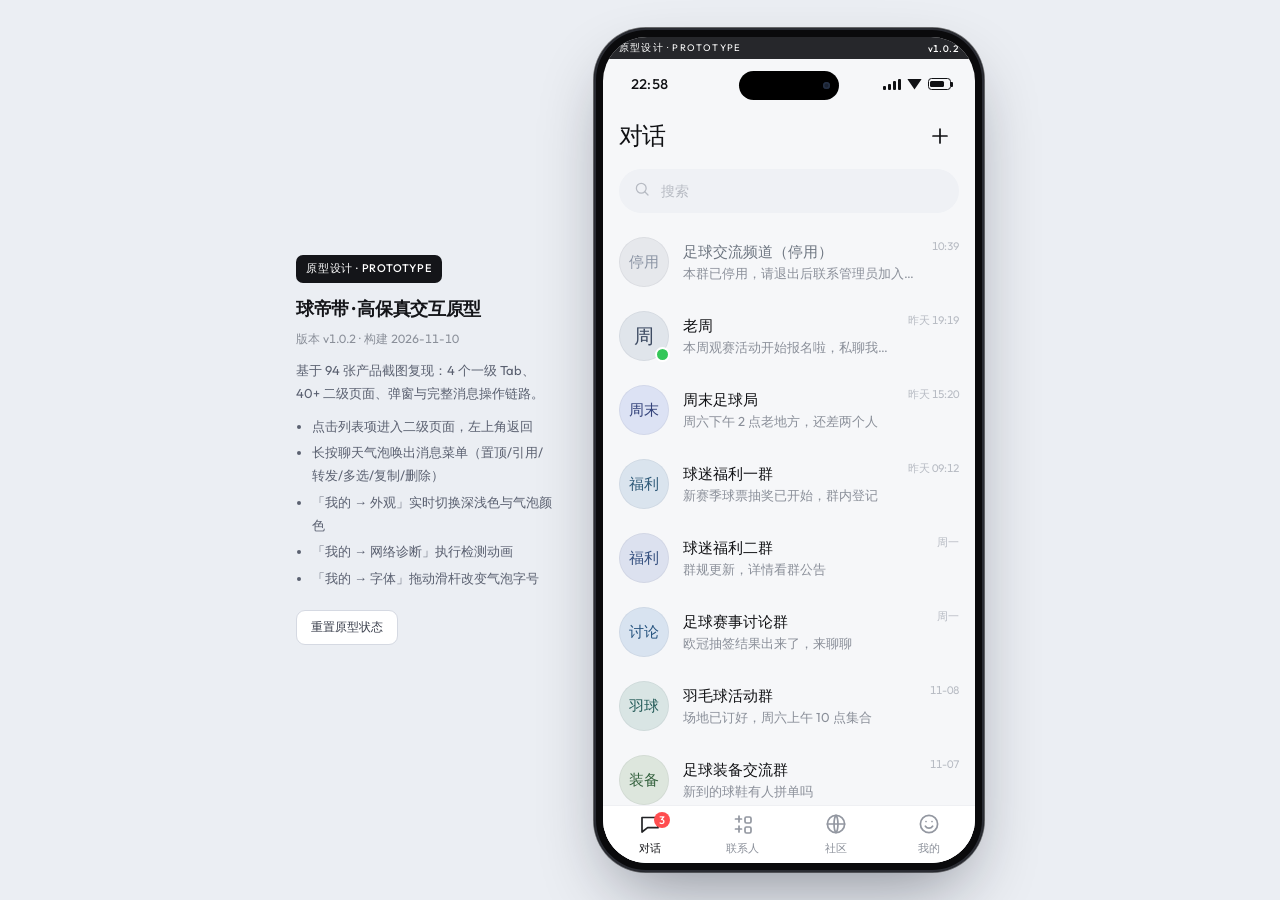
==== proto.html @ 854be84f "style(avatar): 去掉粉紫色，配色收敛到蓝绿灰" ====
<!doctype html>
<html lang="zh-CN">
<head>
<meta charset="utf-8">
<meta name="viewport" content="width=device-width,initial-scale=1,viewport-fit=cover">
<title>球帝带 · 交互原型 v1.0.2</title>
<link rel="stylesheet" href="_fonts/outfit.css">
<style>
*{box-sizing:border-box;-webkit-tap-highlight-color:transparent}
:root{
  --blue:#3B82F6; --bg:#F6F7F9; --card:#FFFFFF; --text:#101114; --text2:#8A8F99; --text3:#B7BBC3;
  --line:#EFF0F3; --input:#EFF1F5; --red:#FF4D4F; --bubble:#3B82F6; --fs:14px;
  --text-mid:#6E7681;
  --tab-h:58px;
}
body[data-theme="dark"]{
  --bg:#131418; --card:#1C1D22; --text:#F2F3F5; --text2:#8B8F99; --text3:#5A5E68;
  --line:#282A31; --input:#26282F; --card2:#1C1D22;
}
html,body{height:100%}
body{margin:0;align-items:flex-start;justify-content:center;overflow-y:auto;font-family:Outfit,"Noto Sans SC","Helvetica Neue",Helvetica,"PingFang SC","Hiragino Sans GB","Microsoft YaHei","微软雅黑",Arial,sans-serif;
  background:#EBEEF3;display:flex;align-items:center;justify-content:center;color:var(--text);
  -webkit-font-smoothing:antialiased;transition:background .25s}
body[data-theme="dark"]{background:#07080A}
.wrap{display:flex;gap:40px;align-items:center;justify-content:center;margin:auto}

/* ---------- side meta ---------- */
.meta{width:258px;color:#5A6070;font-size:13px;line-height:1.75}
.meta h1{font-size:18px;color:#141519;margin:10px 0 4px;letter-spacing:-.3px}
.meta .ver{font-size:12px;color:#8A8F99;margin-bottom:10px;font-variant-numeric:tabular-nums}
.badge{display:inline-block;background:#141519;color:#fff;border-radius:7px;padding:4px 10px;font-size:11px;letter-spacing:.8px;font-weight:500}
.meta p{margin:0 0 10px}
.meta ul{margin:0;padding-left:16px}
.meta li{margin-bottom:4px}
.meta .reset{margin-top:16px;border:1px solid #D5D9E2;background:#fff;border-radius:9px;padding:8px 14px;font-size:12px;color:#3A3F4C;cursor:pointer;font-family:inherit}
.meta .reset:hover{border-color:#141519;color:#141519}

/* ---------- device ---------- */
.device{width:390px;height:844px;background:#0A0A0C;border-radius:52px;padding:9px;
  box-shadow:0 30px 70px -20px rgba(12,16,32,.45),0 0 0 1px rgba(0,0,0,.55),inset 0 0 0 2px #2A2C33;position:relative;flex:0 0 auto}
.screen{width:100%;height:100%;background:var(--bg);border-radius:44px;overflow:hidden;position:relative;
  display:flex;flex-direction:column;color:var(--text);transition:background .25s,color .25s}

/* prototype ribbon */
.protobar{height:22px;background:#141519;color:#fff;display:flex;align-items:center;justify-content:space-between;
  padding:0 16px;font-size:9.5px;letter-spacing:1.2px;flex:0 0 auto;opacity:.92}
.protobar b{font-weight:500;letter-spacing:.4px;font-variant-numeric:tabular-nums}

/* status bar */
.statusbar{height:50px;flex:0 0 auto;display:flex;align-items:center;justify-content:space-between;padding:0 24px 0 28px;position:relative}
.sb-l{font-size:14px;font-weight:500;font-variant-numeric:tabular-nums;letter-spacing:.2px}
.sb-r{display:flex;align-items:center;gap:6px;color:var(--text)}
.sig{display:flex;align-items:flex-end;gap:2px;height:11px}
.sig i{width:3px;background:currentColor;border-radius:1px}
.sig i:nth-child(1){height:4px}.sig i:nth-child(2){height:6px}.sig i:nth-child(3){height:8.5px}.sig i:nth-child(4){height:11px}
.wifi{width:15px;height:11px;background:currentColor;
  clip-path:polygon(0 0,100% 0,50% 100%);border-radius:1px}
.bat{width:23px;height:11.5px;border:1.3px solid currentColor;border-radius:3.5px;position:relative;padding:1.4px}
.bat i{display:block;height:100%;width:72%;background:currentColor;border-radius:1.5px}
.bat::after{content:'';position:absolute;right:-3.4px;top:3px;width:2px;height:4.5px;background:currentColor;border-radius:0 1px 1px 0}
.island{position:absolute;left:50%;transform:translateX(-50%);top:12px;width:100px;height:29px;background:#000;border-radius:16px;
  display:flex;align-items:center;justify-content:flex-end;padding-right:9px}
.cam{width:7px;height:7px;border-radius:50%;background:#1B2230;box-shadow:inset 0 0 0 1.5px #243044}

/* ---------- stack & pages ---------- */
.screen ::-webkit-scrollbar{width:0;height:0}
.stack{flex:1;min-height:0;position:relative;overflow:hidden}
.page{position:absolute;inset:0;display:flex;flex-direction:column;background:var(--bg);overflow:hidden}
.page.enter{animation:slideIn .28s cubic-bezier(.32,.72,0,1)}
.page.leave{animation:slideOut .22s cubic-bezier(.4,0,1,1) forwards}
@keyframes slideIn{from{transform:translateX(100%)}to{transform:translateX(0)}}
@keyframes slideOut{from{transform:translateX(0)}to{transform:translateX(100%)}}
@keyframes fade{from{opacity:0}to{opacity:1}}
.pbody{flex:1;min-height:0;overflow-y:auto;overflow-x:hidden;padding-bottom:18px;
  overscroll-behavior:contain;-webkit-overflow-scrolling:touch}

/* nav */
.nav{height:46px;flex:0 0 auto;display:flex;align-items:center;padding:0 6px;gap:2px}
.nav .t{flex:1;text-align:center;font-size:18px;font-weight:500;letter-spacing:-.2px}
.nav-btn{width:40px;height:40px;display:grid;place-items:center;border-radius:12px;color:var(--text);cursor:pointer;border:0;background:transparent;padding:0;-webkit-appearance:none;appearance:none;font-size:14px}
.nav-btn:active{background:rgba(140,150,170,.16)}
.nav-act{color:var(--blue);font-size:14px;font-weight:500;padding:0 10px;min-width:56px;text-align:right;cursor:pointer}
.nav-r{min-width:56px;display:flex;justify-content:flex-end;align-items:center;padding-right:6px}
.nav-r .nav-btn{width:36px;height:36px}
input[type=range]{-webkit-appearance:none;height:3px;background:var(--input);border-radius:2px}
input[type=range]::-webkit-slider-thumb{-webkit-appearance:none;width:17px;height:17px;border-radius:50%;background:#fff;border:1.5px solid #C9CDD6;box-shadow:0 1px 3px rgba(0,0,0,.18)}
.nav-act.dim{color:var(--text3)}
.hbig{display:flex;align-items:center;justify-content:space-between;padding:8px 16px 14px}
.hbig h1{font-size:24px;margin:0;font-weight:500;letter-spacing:-.6px}
.hbig .iconbtn{width:38px;height:38px;display:grid;place-items:center;border-radius:12px;cursor:pointer;
  border:0;background:transparent;padding:0;color:var(--text);-webkit-appearance:none;appearance:none;font:inherit}

/* search */
.search{display:flex;align-items:center;gap:8px;margin:0 16px 12px;height:44px;background:var(--input);
  border-radius:22px;padding:0 14px;color:var(--text3);flex:0 0 auto}
.search input{border:0;background:transparent;outline:none;flex:1;font-size:14px;color:var(--text);font-family:inherit}
.search input::placeholder{color:var(--text3)}

/* list group */
.group{background:var(--card);margin:10px 12px;border-radius:14px;overflow:hidden}
.group.flush{margin:10px 0;border-radius:0}
.glabel{font-size:13px;color:var(--text-mid);padding:14px 20px 6px;background:transparent}
.row{display:flex;align-items:center;justify-content:space-between;min-height:56px;padding:0 16px;gap:12px;position:relative;cursor:pointer}
.row.noarrow{cursor:default}
.row:active{background:rgba(140,150,170,.09)}
.row+.row::before{content:'';position:absolute;left:16px;right:0;top:0;height:1px;background:var(--line)}
.row .li-l{display:flex;align-items:center;gap:12px;font-size:16px;min-width:0}
.row .ico{width:22px;height:22px;display:grid;place-items:center;color:var(--text);flex:0 0 auto}
.row .li-t{white-space:nowrap;overflow:hidden;text-overflow:ellipsis}
.row .li-r{display:flex;align-items:center;gap:6px;font-size:14px;color:var(--text2);flex:0 0 auto}
.chev{color:var(--text3);font-size:18px;font-weight:300;margin-left:2px;line-height:1}
.val{font-size:14px;color:var(--text2)}
.val.warn{color:var(--text3)}

/* switch */
.sw{width:50px;height:30px;border-radius:15px;background:#E3E5EA;position:relative;transition:background .2s;flex:0 0 auto;cursor:pointer}
.sw::after{content:'';position:absolute;top:2px;left:2px;width:26px;height:26px;border-radius:50%;background:#fff;
  box-shadow:0 1px 3px rgba(0,0,0,.22);transition:transform .2s}
.sw.on{background:var(--blue)}
.sw.on::after{transform:translateX(20px)}

/* avatar */
.av{width:50px;height:50px;border-radius:50%;display:flex;align-items:center;justify-content:center;
  color:var(--avc,#33427A);background:var(--avbg,#DCE2F4);box-shadow:inset 0 0 0 1px rgba(16,24,40,.05);
  font-weight:500;font-size:18px;position:relative;flex:0 0 auto;text-align:center;line-height:1.1}
.av.round{border-radius:50%}
.av.sm{width:36px;height:36px;border-radius:50%;font-size:14px}
.av.lg{width:58px;height:58px;border-radius:50%;font-size:22px}
.av.xs{width:28px;height:28px;border-radius:50%;font-size:12px}
.av .dot{position:absolute;right:-1px;bottom:-1px;width:11px;height:11px;border-radius:50%;background:#34C759;border:2px solid var(--card);box-sizing:content-box}
.av .tiny{font-size:8.5px;font-weight:500;letter-spacing:-.2px}

/* chat list */
.li{display:flex;gap:14px;padding:12px 16px;align-items:center;cursor:pointer;position:relative}
.li:active{background:rgba(140,150,170,.09)}
.li .mid{flex:1;min-width:0}
.li .nm{display:flex;align-items:center;gap:5px;font-size:15px;font-weight:400;white-space:nowrap;overflow:hidden;text-overflow:ellipsis}
.li .nm.gray{color:var(--text-mid)}
.li .pv{font-size:13px;color:var(--text2);margin-top:3px;white-space:nowrap;overflow:hidden;text-overflow:ellipsis}
.li .rt{display:flex;flex-direction:column;align-items:flex-end;gap:6px;flex:0 0 auto;align-self:flex-start;padding-top:2px}
.li .tm{font-size:11px;color:var(--text3);font-variant-numeric:tabular-nums;font-feature-settings:"tnum" 1}
.gicon{color:var(--text3);display:grid;place-items:center}

/* tabbar */
.tabbar{height:var(--tab-h);flex:0 0 auto;display:flex;background:var(--card);border-top:1px solid var(--line);padding-bottom:2px}
.tab{flex:1;display:flex;flex-direction:column;align-items:center;justify-content:center;gap:2px;font-size:11px;color:var(--text2);cursor:pointer;position:relative}
.tab.active{color:var(--text);font-weight:500}
.tab.active .tico{color:var(--text)}
.tab .tico{color:var(--text2);opacity:.92}
.tab .bdg{position:absolute;top:6px;right:calc(50% - 20px);min-width:16px;height:16px;background:var(--red);color:#fff;border-radius:9px;
  font-size:11px;display:grid;place-items:center;padding:0 4px;font-weight:500}

/* chat page */
.chat-h{display:flex;align-items:center;gap:10px;padding:6px 10px 8px;flex:0 0 auto}
.chat-h .mid{flex:1;min-width:0}
.chat-h .nm{font-size:15px;font-weight:500;white-space:nowrap;overflow:hidden;text-overflow:ellipsis}
.chat-h .sub{font-size:11px;color:var(--text2);margin-top:1px}
.noticebar{display:flex;align-items:center;gap:8px;padding:9px 14px;background:rgba(59,130,246,.08);font-size:12px;color:var(--text2);flex:0 0 auto}
.noticebar .close{margin-left:auto;color:var(--text3);display:grid;place-items:center}
.msgs{flex:1;min-height:0;overflow-y:auto;padding:10px 0 14px;background-attachment:local}

.msg{display:flex;gap:8px;padding:8px 12px;align-items:flex-start;position:relative}
.msg.me{flex-direction:row-reverse}
.msg .bub{max-width:72%;padding:10px 13px;border-radius:16px;background:var(--card);font-size:var(--fs);line-height:1.4;
  word-break:break-word;white-space:pre-wrap;box-shadow:0 1px 1px rgba(16,20,32,.03)}
.msg.me .bub{background:var(--bubble);color:#fff}
.msg .tm{font-size:11px;color:var(--text3);align-self:flex-end;padding-bottom:3px;margin:0 2px}
.msg.picked .box{opacity:1;transform:scale(1)}
.msg .box{width:22px;height:22px;border-radius:50%;border:1.5px solid #C7CBD3;background:var(--card);flex:0 0 auto;align-self:center;
  display:grid;place-items:center;opacity:0;transform:scale(.6);transition:.15s;margin-top:16px}
.msg.picked .box{background:var(--blue);border-color:var(--blue);color:#fff}
.msg .box svg{width:13px;height:13px;opacity:0}
.msg.picked .box svg{opacity:1}
.msg.sel-mode .box{opacity:1;transform:scale(1)}
.msg.sel-mode.me{flex-direction:row}

.poster{width:172px;border-radius:10px;overflow:hidden;background:linear-gradient(150deg,#5FE0A8,#22B573 55%,#0E8C57);padding:10px;color:#0B3B26;white-space:normal}
.poster *{white-space:normal}
.bub>div{white-space:normal}
.poster .pt{font-size:18px;font-weight:500;letter-spacing:-.5px;line-height:1.05;color:#0E5C36}
.poster .red{color:#E02B1D}
.poster .prow{display:flex;justify-content:space-between;font-size:8px;border-bottom:1px solid rgba(0,0,0,.15);padding:2.5px 0}
.poster .badge2{display:inline-block;background:#F5D33C;color:#5A3B00;font-size:8px;padding:2px 6px;border-radius:9px;font-weight:500;margin:6px 0 4px}
.poster .ball{float:right;font-size:26px;margin-top:-4px}

.inputbar{flex:0 0 auto;display:flex;align-items:center;gap:8px;padding:8px 12px;border-top:1px solid var(--line);background:var(--bg)}
.inputbar .ic{width:32px;height:32px;display:grid;place-items:center;color:var(--text);flex:0 0 auto;cursor:pointer}
.inputbar .field{flex:1;height:38px;border-radius:19px;background:var(--input);border:0;outline:none;padding:0 12px;font-size:14px;font-family:inherit;color:var(--text)}
.inputbar .field::placeholder{color:var(--text3)}
.muted-bar{flex:0 0 auto;display:flex;align-items:center;justify-content:center;gap:6px;padding:13px;margin:8px 12px 12px;
  background:var(--card);border-radius:10px;color:var(--text3);font-size:14px}

.panels{flex:0 0 auto;background:var(--card);border-top:1px solid var(--line);display:none}
.panels.show{display:block}
.plus-grid{display:grid;grid-template-columns:repeat(4,1fr);gap:8px;padding:18px 14px 22px}
.plus-item{display:flex;flex-direction:column;align-items:center;gap:8px;font-size:11px;color:var(--text2);cursor:pointer}
.plus-item .sq{width:58px;height:58px;border-radius:14px;background:var(--input);display:grid;place-items:center;color:var(--text)}
.emoji-tabs{display:flex;gap:14px;align-items:center;padding:10px 14px 4px;color:var(--text3);border-bottom:1px solid var(--line)}
.emoji-tabs .e{width:22px;height:22px;display:grid;place-items:center}
.emoji-tabs .e.on{color:var(--text);border-bottom:2px solid var(--blue);padding-bottom:6px;margin-bottom:-5px}
.emoji-grid{display:grid;grid-template-columns:repeat(8,1fr);gap:6px;padding:12px 14px 20px;max-height:190px;overflow-y:auto}
.emoji-grid span{font-size:23px;text-align:center;cursor:pointer;line-height:1.3}
.quote-bar{display:flex;align-items:center;gap:8px;margin:6px 12px 0;padding:8px 10px;background:var(--input);border-radius:8px;font-size:12px;color:var(--text2)}
.quote-bar .qt{flex:1;min-width:0;overflow:hidden;text-overflow:ellipsis;white-space:nowrap;border-left:2px solid var(--blue);padding-left:8px}
.quote-bar .x{color:var(--text3);cursor:pointer}

/* ---------- iOS 软键盘 ---------- */
.kbd{flex:0 0 auto;display:none;background:#D1D4DB;padding:7px 3px 10px;
  user-select:none;-webkit-user-select:none;-webkit-tap-highlight-color:transparent}
.kbd.show{display:block}
.kbd.anim{animation:kbdUp .24s cubic-bezier(.32,.72,0,1) both}
@keyframes kbdUp{from{transform:translateY(100%)}to{transform:translateY(0)}}
.kbd-bar{display:flex;align-items:center;padding:0 5px 7px;font-size:16px;color:#101114;height:30px}
.kbd-bar .cand{flex:1;display:flex;justify-content:space-around;align-items:center}
.kbd-bar .cand span{padding:3px 12px;cursor:pointer;border-radius:5px;line-height:1.2}
.kbd-bar .cand span:active{background:rgba(0,0,0,.09)}
.kbd-bar .kico{min-width:40px;height:26px;display:grid;place-items:center;color:#4A4E57;cursor:pointer;font-size:13px}
.krow{display:flex;gap:6px;padding:0 0 7px}
.krow:last-child{padding-bottom:0}
.krow .gap{flex:.5}
.k{flex:1;height:42px;border-radius:5px;background:#FFFFFF;color:#101114;display:grid;place-items:center;
  font-size:22px;line-height:1;cursor:pointer;box-shadow:0 1px 0 rgba(0,0,0,.28);transition:background .06s}
.k:active{background:#BFC4CC}
.k.fn{background:#ADB3BE;font-size:14px}
.k.fn:active{background:#9AA1AD}
.k.wide{flex:1.5}
.k.sp{flex:4.2;font-size:14px}
.k.ret{flex:1.6;background:#ADB3BE;font-size:14px;font-weight:500}
.k.shift-on{box-shadow:inset 0 0 0 1px #7C828C,0 1px 0 rgba(0,0,0,.28)}
body[data-theme="dark"] .kbd{background:#232427}
body[data-theme="dark"] .k{background:#6B6B70;color:#FFFFFF;box-shadow:0 1px 0 rgba(0,0,0,.65)}
body[data-theme="dark"] .k:active{background:#8A8A90}
body[data-theme="dark"] .k.fn,body[data-theme="dark"] .k.ret{background:#3D3D42;color:#FFFFFF}
body[data-theme="dark"] .k.fn:active,body[data-theme="dark"] .k.ret:active{background:#505055}
body[data-theme="dark"] .kbd-bar{color:#E8E9EC}
body[data-theme="dark"] .kbd-bar .kico{color:#B9BBC2}

/* community */
.chans{display:flex;justify-content:center;gap:34px;padding:6px 0 16px}
.chan{display:flex;flex-direction:column;align-items:center;gap:8px;font-size:13px;color:var(--text2);cursor:pointer}
.chan .av{width:62px;height:62px;border-radius:50%;font-size:16px;border:1px solid rgba(140,150,170,.18)}
.signin{display:flex;align-items:center;gap:8px;margin:0 12px 12px;padding:11px 13px;background:var(--card);border-radius:12px;font-size:13px;color:var(--text);cursor:pointer}
.signin .tag{background:#FFF1E6;color:#E2761B;font-size:11px;padding:2px 6px;border-radius:5px;font-weight:500}
.feed{margin:0 12px 12px;background:var(--card);border-radius:14px;overflow:hidden;cursor:pointer}
.cover{height:190px;position:relative;display:flex;align-items:center;justify-content:center;color:#fff;overflow:hidden}
.cover .big{font-size:24px;font-weight:500;line-height:1.1;letter-spacing:-.8px}
.cover .sub2{font-size:11px;opacity:.92;margin-top:6px}
.feed .ft{padding:12px 13px 14px}
.feed .ft .h{font-size:16px;font-weight:500;line-height:1.4}
.feed .ft .meta{display:flex;align-items:center;gap:8px;margin-top:9px;font-size:12px;color:var(--text2)}
.art{padding:0 0 20px}
.art .h1{font-size:18px;font-weight:500;line-height:1.4;padding:14px 16px 6px}
.art .am{display:flex;align-items:center;gap:8px;padding:4px 16px 12px;font-size:12px;color:var(--text2)}
.art .am .n{color:var(--text);font-weight:500}
.art .body{padding:0 16px;font-size:14px;line-height:1.85;color:var(--text)}
.art .body p{margin:0 0 14px}
.art .body .em{color:#E02B1D}
.cta{display:block;margin:18px 16px 0;height:50px;border-radius:26px;border:1.5px solid var(--text);background:transparent;
  color:var(--text);font-size:16px;font-weight:500;width:calc(100% - 32px);font-family:inherit;cursor:pointer}
.cta:active{background:rgba(140,150,170,.12)}

/* mine */
.profile-hd{background:linear-gradient(160deg,#1B1C22,#0E0F13);color:#fff;padding:14px 20px 26px;display:flex;align-items:center;gap:14px;position:relative;overflow:hidden}
.profile-hd::after{content:'';position:absolute;right:-30px;top:-40px;width:180px;height:180px;border-radius:50%;border:1px solid rgba(255,255,255,.06)}
.profile-hd .av{width:58px;height:58px;color:#2F5A78;background:#DAE4EE;border-radius:50%;font-size:22px}
.profile-hd .nm{font-size:18px;font-weight:500}
.profile-hd .id{font-size:12px;opacity:.62;margin-top:5px;display:flex;align-items:center;gap:6px}
.profile-hd .qr-btn{position:absolute;right:18px;top:24px;opacity:.85;cursor:pointer}
.sigline{color:rgba(255,255,255,.5);font-size:12px;padding:0 20px 26px;background:linear-gradient(180deg,#121317,#101114);margin-top:-1px}
.sigline span{opacity:.8}

/* empty */
.empty{display:flex;flex-direction:column;align-items:center;justify-content:center;padding:70px 30px;color:var(--text2);font-size:13px;gap:16px}
.box-ill{width:104px;height:84px;position:relative}
.box-ill .b1{position:absolute;left:10px;bottom:0;width:56px;height:40px;background:#7FA8E8;border-radius:4px;transform:skewY(-4deg)}
.box-ill .b2{position:absolute;right:8px;bottom:0;width:38px;height:34px;background:#C6DAF6;border-radius:4px}
.box-ill .lid{position:absolute;left:8px;top:14px;width:46px;height:12px;background:#5B8DEF;border-radius:3px;transform:rotate(-18deg)}
.box-ill .star{position:absolute;right:12px;top:2px;font-size:14px;color:#F5C542}
.empty .t2{font-size:12px;color:var(--text3)}

/* forms */
.form{padding:8px 16px}
.fieldset{margin-bottom:18px}
.fieldset label{display:block;font-size:14px;font-weight:500;margin-bottom:10px}
.input{width:100%;height:46px;border-radius:10px;background:var(--input);border:0;outline:none;padding:0 13px;font-size:14px;color:var(--text);font-family:inherit}
.input::placeholder{color:var(--text3)}
.hint{font-size:12px;color:var(--text3);margin-top:9px;line-height:1.5}
.btn{height:48px;border-radius:10px;border:0;width:100%;font-size:16px;font-weight:500;font-family:inherit;cursor:pointer}
.btn.primary{background:var(--blue);color:#fff}
.btn.dark{background:#141519;color:#fff}
.btn.ghost{background:var(--input);color:var(--text2)}
.btn.disabled{background:var(--input);color:var(--text3)}
.btn.red{color:var(--red);background:transparent}
.btn-row{display:flex;gap:10px;margin-top:auto;padding:16px}

/* appearance */
.preview{margin:12px 16px;border-radius:14px;background:var(--card);padding:12px;position:relative;overflow:hidden}
.pv-bg{position:absolute;inset:0;background-size:cover;opacity:.5}
.pv-inner{position:relative}
.pv-msg{display:flex;gap:8px;margin-bottom:9px;align-items:flex-start}
.pv-msg .b{max-width:74%;padding:9px 12px;border-radius:11px;background:var(--bg);font-size:13px;line-height:1.5}
.pv-msg.me{flex-direction:row-reverse}
.pv-msg.me .b{background:var(--bubble);color:#fff}
.pv-input{display:flex;align-items:center;gap:8px;margin-top:4px;padding:7px 10px;border-radius:9px;background:var(--input);color:var(--text3);font-size:12px}
.seg{display:flex;background:var(--input);border-radius:18px;padding:3px;gap:2px}
.seg .s{flex:1;height:33px;border-radius:15px;display:grid;place-items:center;font-size:12px;color:var(--text2);cursor:pointer}
.seg .s.on{background:var(--blue);color:#fff}
.swatches{display:flex;gap:12px;overflow-x:auto;padding:4px 16px 8px;margin:0 -16px}
.sw-dot{width:36px;height:36px;border-radius:50%;flex:0 0 auto;cursor:pointer;position:relative;border:2px solid transparent;background-clip:padding-box}
.sw-dot.on{box-shadow:0 0 0 2px var(--card),0 0 0 3.5px var(--blue)}
.bgs{display:grid;grid-template-columns:repeat(3,1fr);gap:10px;padding:4px 0}
.bgitem{height:76px;border-radius:10px;border:2px solid transparent;cursor:pointer;background-size:cover;position:relative;overflow:hidden}
.bgitem.on{border-color:var(--blue)}
.bg1{background-image:radial-gradient(circle at 30% 30%,#fff 1px,transparent 1px),radial-gradient(circle at 70% 60%,#fff 1px,transparent 1px);background-color:#F1F3F7;background-size:22px 22px}
.bg2{background-image:radial-gradient(circle at 30% 30%,#fff 1px,transparent 1px),radial-gradient(circle at 70% 60%,#fff 1px,transparent 1px);background-color:#EFF3FA;background-size:16px 16px}
.bg3{background:linear-gradient(140deg,#B08272,#8E6255);position:relative}
.bg3::after{content:'⚽ 🎾 🏀';position:absolute;inset:0;display:grid;place-items:center;font-size:16px;letter-spacing:6px;opacity:.8}

/* storage */
.usage{margin:12px 16px;background:var(--card);border-radius:14px;padding:14px}
.usage .top{display:flex;justify-content:space-between;font-size:13px;color:var(--text2);margin-bottom:10px}
.bar{height:7px;border-radius:4px;background:var(--input);display:flex;overflow:hidden}
.bar i{height:100%;display:block}
.legend{display:flex;gap:14px;font-size:11px;color:var(--text2);margin-top:10px;flex-wrap:wrap}
.legend b{display:inline-block;width:6px;height:6px;border-radius:50%;margin-right:4px}
.cleans{display:grid;grid-template-columns:repeat(3,1fr);gap:10px;margin:0 16px}
.clean{background:var(--card);border-radius:13px;padding:14px 8px;text-align:center;cursor:pointer}
.clean .n{font-size:13px;font-weight:500;margin-top:8px}
.clean .s{font-size:11px;color:var(--text3);margin-top:3px}

/* gauges */
.gauges{display:grid;grid-template-columns:repeat(3,1fr);gap:10px;margin:10px 16px}
.gauge{background:var(--card);border-radius:13px;padding:14px 6px;text-align:center}
.ring{width:74px;height:74px;border-radius:50%;margin:0 auto 8px;display:grid;place-items:center;position:relative;
  background:conic-gradient(var(--blue) 0 40%,var(--input) 40% 100%)}
.ring::after{content:'';position:absolute;inset:7px;border-radius:50%;background:var(--card)}
.ring b{position:relative;z-index:1;font-size:18px;font-weight:500}
.ring b i{font-size:9px;font-style:normal;font-weight:400;color:var(--text2);margin-left:1px}
.gauge .gl{font-size:11px;color:var(--text2)}
.latency{display:flex;gap:10px;margin:0 16px 12px;background:var(--card);border-radius:13px;padding:14px 12px;align-items:flex-end;justify-content:space-between}
.lat{display:flex;flex-direction:column;align-items:center;gap:4px;flex:1}
.lat svg{width:34px;height:22px}
.lat .v{font-size:11px;color:#22C55E}
.lat .v.bad{color:var(--red)}
.lines{display:grid;grid-template-columns:1fr 1fr;gap:9px}
.line{background:var(--card);border-radius:11px;padding:12px 11px;display:flex;align-items:center;justify-content:space-between;font-size:13px;cursor:pointer}
.line.on{box-shadow:inset 0 0 0 1.5px var(--blue)}
.line .ms{font-size:11px;color:#22C55E}

/* devices */
.dev-item{padding:14px 16px;cursor:pointer;position:relative}
.dev-item+.dev-item::before{content:'';position:absolute;left:16px;right:0;top:0;height:1px;background:var(--line)}
.dev-item .n{font-size:16px;font-weight:500;display:flex;align-items:center;gap:8px}
.dev-item .d{font-size:12px;color:var(--text2);margin-top:6px;font-variant-numeric:tabular-nums;word-break:break-all}
.pill{background:#141519;color:#fff;font-size:11px;padding:2px 7px;border-radius:5px;font-weight:500}
body[data-theme="dark"] .pill{background:#3A3D46}
.log{padding:14px 16px;display:flex;gap:12px}
.log .ic{width:40px;height:40px;border-radius:50%;border:1px solid var(--line);display:grid;place-items:center;color:var(--text2)}
.log .n{font-size:14px;font-weight:500}
.log .l{font-size:12px;color:var(--text2);margin-top:6px;line-height:1.7}

/* unlock cards */
.unlocks{display:flex;gap:14px;padding:24px 20px}
.ul{flex:1;cursor:pointer}
.ul .card{height:190px;border-radius:16px;background:linear-gradient(160deg,#1E1F26,#111216);display:grid;place-items:center;color:#fff;position:relative;overflow:hidden}
.ul .card::after{content:'';position:absolute;inset:0;background:radial-gradient(circle at 70% 20%,rgba(255,255,255,.06),transparent 60%)}
.ul .lb{text-align:center;font-size:13px;margin-top:12px;color:var(--text)}
.ul .rd{width:19px;height:19px;border-radius:50%;border:1.5px solid #C7CBD3;margin:9px auto 0;display:grid;place-items:center}
.ul.on .rd{background:var(--blue);border-color:var(--blue)}
.ul.on .rd::after{content:'';width:7px;height:7px;border-radius:50%;background:#fff}

/* mask */
.mask-row{display:flex;align-items:center;justify-content:space-between;padding:0 16px;min-height:56px;cursor:pointer}
.mask-row .av{width:38px;height:38px;border-radius:50%}

/* members */
.mem{display:flex;align-items:center;gap:12px;padding:11px 16px;cursor:pointer}
.mem .nm{font-size:14px;display:flex;align-items:center;gap:6px;flex-wrap:wrap}
.mem .nm .adm{background:#EAF1FE;color:#2F6FE0;font-size:11px;padding:1.5px 6px;border-radius:4px;font-weight:500}
.mem .nm .ow{background:#FCF0DC;color:#B4771A;font-size:11px;padding:1.5px 6px;border-radius:4px;font-weight:500}
body[data-theme="dark"] .mem .nm .adm{background:#1D2B44}
body[data-theme="dark"] .mem .nm .ow{background:#33280F}

/* qr */
.qr-wrap{display:flex;flex-direction:column;align-items:center;padding:18px 0 8px}
.qr{width:200px;height:200px;border-radius:12px;background:#fff;padding:8px;display:grid;grid-template-columns:repeat(21,1fr);gap:1px}
.qr i{background:#fff;border-radius:1px}
.qr i.b{background:#4B7FD6}
.qr-acts{display:flex;justify-content:space-around;padding:18px 30px 10px;border-top:1px solid var(--line);margin-top:16px}
.qr-act{display:flex;flex-direction:column;align-items:center;gap:7px;font-size:12px;color:var(--text);cursor:pointer}

/* overlays */
.mask-bg{position:absolute;inset:0;background:rgba(0,0,0,.42);z-index:60;display:flex;animation:fade .16s}
.dialog{width:268px;background:var(--card);border-radius:15px;overflow:hidden;margin:auto;text-align:center;animation:pop .2s}
@keyframes pop{from{transform:scale(.94);opacity:0}to{transform:scale(1);opacity:1}}
.dialog .dt{font-size:16px;font-weight:500;padding:22px 20px 0}
.dialog .dm{font-size:13px;color:var(--text2);line-height:1.55;padding:10px 22px 20px}
.dialog .da{display:flex;flex-direction:column;border-top:1px solid var(--line)}
.dialog .da button{height:49px;border:0;background:transparent;font-size:16px;color:var(--blue);font-family:inherit;cursor:pointer}
.dialog .da button+button{border-top:1px solid var(--line)}
.dialog .da button.cancel{color:var(--text);font-weight:500}
.dialog .da button.danger{color:var(--red)}
.dialog .da.horiz{flex-direction:row}
.dialog .da.horiz button{flex:1}
.dialog .da.horiz button+button{border-top:0;border-left:1px solid var(--line)}

.sheet{position:absolute;left:8px;right:8px;bottom:8px;z-index:61;animation:slideUp .22s cubic-bezier(.32,.72,0,1)}
@keyframes slideUp{from{transform:translateY(105%)}to{transform:translateY(0)}}
.sheet .sg{background:var(--card);border-radius:14px;overflow:hidden;margin-bottom:8px}
.sheet button{display:block;width:100%;height:56px;border:0;background:transparent;font-size:16px;color:var(--text);font-family:inherit;cursor:pointer;border-bottom:1px solid var(--line)}
.sheet button:last-child{border-bottom:0}
.sheet button.cancel{font-weight:500;background:var(--card);border-radius:14px;height:54px}
/* 日期滚轮选择器 */
.picker{position:absolute;left:0;right:0;bottom:0;z-index:61;background:var(--card);border-radius:16px 16px 0 0;animation:slideUp .22s cubic-bezier(.32,.72,0,1)}
.picker .ptop{display:flex;justify-content:space-between;align-items:center;padding:14px 18px;font-size:16px}
.picker .ptop span{cursor:pointer}
.wheels{display:flex;gap:8px;padding:0 16px 24px;position:relative}
.wcol{flex:1;height:200px;overflow-y:auto;scroll-snap-type:y mandatory;text-align:center;scrollbar-width:none;padding:78px 0}
.wcol::-webkit-scrollbar{display:none}
.witem{height:44px;line-height:44px;font-size:18px;scroll-snap-align:center;color:var(--text3);white-space:nowrap;position:relative}
.witem.sel{color:var(--text);font-weight:500}
.wheel-mid{position:absolute;left:16px;right:16px;top:100px;height:44px;transform:translateY(-50%);background:rgba(180,190,208,.32);border-radius:8px;pointer-events:none}
.sheet button .sm{display:block;font-size:11px;color:var(--text3);margin-top:2px}
.sheet .st{font-size:12px;color:var(--text2);text-align:center;padding:12px 0 14px;background:var(--card);border-bottom:1px solid var(--line)}

/* toast */
.toast{position:absolute;left:50%;bottom:96px;transform:translateX(-50%);background:rgba(20,22,28,.9);color:#fff;
  font-size:13px;padding:10px 16px;border-radius:10px;z-index:90;max-width:80%;text-align:center;animation:fade .18s}

/* long press menu */
.lmenu{position:absolute;background:var(--card);border-radius:12px;box-shadow:0 12px 36px rgba(10,14,24,.22);
  z-index:70;width:148px;overflow:hidden;animation:pop .14s;padding:2px 0}
.lmenu .mi{display:flex;align-items:center;justify-content:space-between;padding:11px 14px;font-size:14px;color:var(--text);cursor:pointer}
.lmenu .mi:active{background:rgba(140,150,170,.12)}
.lmenu .mi svg{color:var(--text2)}

/* popover */
.pop{position:absolute;right:12px;top:96px;width:150px;background:var(--card);border-radius:13px;z-index:65;
  box-shadow:0 14px 40px rgba(10,14,24,.2);overflow:hidden;animation:pop .16s}
.pop .pi{display:flex;align-items:center;gap:10px;padding:14px 16px;font-size:14px;cursor:pointer}
.pop .pi:active{background:rgba(140,150,170,.12)}
.pop::before{content:'';position:absolute;right:20px;top:-6px;width:12px;height:12px;background:var(--card);transform:rotate(45deg);border-radius:2px}

/* index bar */
.idx{position:absolute;right:3px;top:150px;bottom:70px;display:flex;flex-direction:column;justify-content:center;gap:0;
  font-size:11px;color:var(--text2);width:16px;text-align:center;z-index:5}
.idx span{line-height:1.45}

.fadein{animation:fade .2s}
@media (max-width:900px){
  .wrap{gap:0}
  .meta{display:none}
  .device{width:100vw;height:100dvh;border-radius:0;padding:0;box-shadow:none}
  .screen{border-radius:0}
}
/* 被 index.html 框架页以 iframe 载入时：视口高度不足则整页可滚动，机身不被裁切 */
html.is-embedded body{padding:28px 0}
html.is-embedded body::-webkit-scrollbar{width:0}
</style>
<script>
/* 嵌入态标记：去掉框架页与自身重复的上下留白计算 */
if(window.self!==window.top)document.documentElement.classList.add('is-embedded');
</script>
</head>
<body data-theme="light">
<div class="wrap">
  <aside class="meta">
    <div class="badge">原型设计 · PROTOTYPE</div>
    <h1>球帝带 · 高保真交互原型</h1>
    <div class="ver">版本 v1.0.2 · 构建 2026-11-10</div>
    <p>基于 94 张产品截图复现：4 个一级 Tab、40+ 二级页面、弹窗与完整消息操作链路。</p>
    <ul>
      <li>点击列表项进入二级页面，左上角返回</li>
      <li>长按聊天气泡唤出消息菜单（置顶/引用/转发/多选/复制/删除）</li>
      <li>「我的 → 外观」实时切换深浅色与气泡颜色</li>
      <li>「我的 → 网络诊断」执行检测动画</li>
      <li>「我的 → 字体」拖动滑杆改变气泡字号</li>
    </ul>
    <button class="reset" onclick="resetAll()">重置原型状态</button>
  </aside>
  <div class="device">
    <div class="screen" id="screen">
      <div class="protobar"><span>原型设计 · PROTOTYPE</span><b>v1.0.2</b></div>
      <div class="statusbar">
        <div class="sb-l" id="clock">15:51</div>
        <div class="island"><i class="cam"></i></div>
        <div class="sb-r">
          <span class="sig"><i></i><i></i><i></i><i></i></span>
          <span class="wifi"></span>
          <span class="bat"><i></i></span>
        </div>
      </div>
      <div class="stack" id="stack"></div>
    </div>
  </div>
</div>

<script>
/* =========================================================
   球帝带 交互原型  v1.0.2
   ========================================================= */
const V = 'v1.0.2';
const screenEl = document.getElementById('screen');
const stackEl  = document.getElementById('stack');

const S = {
  theme:'auto', bubble:'#3B82F6', bg:0, pure:false, font:14, lang:'跟随系统',
  unlock:'none', chatBg:'default',
  sw:{dnd:false,snd:true,vib:true,read:true,ephemeral:false,block:false,pinChat:false,pinGroup:false,muteGroup:false,keep7:false},
  chatState:{}, // id -> 'normal' | 'exited' | 'muted'
  multi:false, picked:new Set(), forwardMulti:false, forwardPicked:new Set(),
  emojiTab:0, quote:null, curChat:null, netDone:false, lines:3,
  kbd:{open:false, layer:'abc', shift:false}, draft:'', caret:0,
  tagGroups:[{id:'t1', name:'11', members:[]}], tagSel:new Set(),
  avtab:0, applytab:0, avatarEmoji:'🙂'
};

/* ---------- icons ---------- */
const P = {
  back:'<path d="M15 5l-7 7 7 7"/>',
  plus:'<path d="M12 5v14M5 12h14"/>',
  search:'<circle cx="11" cy="11" r="6.5"/><path d="M20 20l-4.6-4.6"/>',
  more:'<circle cx="5" cy="12" r="1.4" fill="currentColor" stroke="none"/><circle cx="12" cy="12" r="1.4" fill="currentColor" stroke="none"/><circle cx="19" cy="12" r="1.4" fill="currentColor" stroke="none"/>',
  bell:'<path d="M6 9a6 6 0 1112 0c0 4.5 1.8 5.6 1.8 5.6H4.2S6 13.5 6 9"/><path d="M10 18.5a2 2 0 004 0"/>',
  shield:'<path d="M12 3l7.2 3v6c0 4.1-3 7.2-7.2 9-4.2-1.8-7.2-4.9-7.2-9V6z"/>',
  db:'<ellipse cx="12" cy="6" rx="7" ry="2.8"/><path d="M5 6v12c0 1.6 3.1 2.8 7 2.8s7-1.2 7-2.8V6"/><path d="M5 12c0 1.6 3.1 2.8 7 2.8s7-1.2 7-2.8"/>',
  globe:'<circle cx="12" cy="12" r="8.6"/><path d="M3.4 12h17.2M12 3.4c2.6 3 2.6 14.2 0 17.2M12 3.4c-2.6 3-2.6 14.2 0 17.2"/>',
  tee:'<path d="M8.5 4L12 6l3.5-2 4 3.2-2.2 4-1.8-1V20H8.5V10.2l-1.8 1-2.2-4z"/>',
  type:'<path d="M6 6.5h12M12 6.5V19"/><path d="M4 19h16" opacity=".35"/>',
  net:'<path d="M4 19l4.5-4.5M9.5 19L14 11M15 19l4.5-8"/>',
  info:'<circle cx="12" cy="12" r="8.6"/><path d="M12 11v5.2M12 8h.01"/>',
  mic:'<rect x="9" y="3" width="6" height="10.5" rx="3"/><path d="M5.5 11a6.5 6.5 0 0013 0M12 17.5V21"/>',
  smile:'<circle cx="12" cy="12" r="8.6"/><path d="M8.4 14.2s1.3 1.9 3.6 1.9 3.6-1.9 3.6-1.9M9 9.5h.01M15 9.5h.01"/>',
  camera:'<rect x="3" y="7" width="18" height="13" rx="3"/><circle cx="12" cy="13.2" r="3.6"/><path d="M9 7l1-2h4l1 2"/>',
  image:'<rect x="3" y="5" width="18" height="14" rx="3"/><circle cx="8.6" cy="10" r="1.4"/><path d="M4.5 17.5l5-5 4 4 3-2.2 3 3.2"/>',
  folder:'<path d="M3 7.2h6.2l1.8 2H21v8.6a2 2 0 01-2 2H5a2 2 0 01-2-2z"/>',
  phone:'<path d="M5.2 4h3.6l1.8 4.6-2.6 1.7a12.4 12.4 0 006 6l1.7-2.6L20 15.2v3.6a2 2 0 01-2.2 2A17.6 17.6 0 013.2 6.2 2 2 0 015.2 4z"/>',
  check:'<path d="M5 12.8l4.4 4.4L19 6.8"/>',
  trash:'<path d="M4.5 7h15M9.5 7V4.8h5V7M6.8 7l.9 12.2h8.6L17.2 7"/>',
  share:'<path d="M4 12.6l15.6-8-6.2 15.4-2.6-6.2z"/>',
  quote:'<path d="M9.5 7.5H5v4.8h4.5c0 2.6-1 4-2.8 4.6M19.5 7.5H15v4.8h4.5c0 2.6-1 4-2.8 4.6"/>',
  pin:'<path d="M9.4 4h5.2l-.9 5.6 2.9 2.9H7.4l2.9-2.9z"/><path d="M12 12.5V20"/>',
  copy:'<rect x="9" y="9" width="10.5" height="10.5" rx="2.2"/><path d="M5.5 15.5V6.2A2 2 0 017.7 4h8.3"/>',
  close:'<path d="M6.3 6.3l11.4 11.4M17.7 6.3L6.3 17.7"/>',
  scan:'<path d="M4 8.5V5.2A1.2 1.2 0 015.2 4H8.5M20 8.5V5.2A1.2 1.2 0 0018.8 4H15.5M4 15.5v3.3A1.2 1.2 0 005.2 20H8.5M20 15.5v3.3A1.2 1.2 0 0118.8 20H15.5M4 12h16"/>',
  adduser:'<circle cx="10" cy="8" r="3.6"/><path d="M3.8 20c0-3.2 2.8-5.2 6.2-5.2s6.2 2 6.2 5.2"/><path d="M18.5 8v5.5M15.8 10.7h5.4"/>',
  chat:'<path d="M4 5.5h16v10.2H9.6L4 20z"/>',
  grid:'<rect x="4" y="4" width="6.4" height="6.4" rx="1.6"/><rect x="13.6" y="4" width="6.4" height="6.4" rx="1.6"/><rect x="4" y="13.6" width="6.4" height="6.4" rx="1.6"/><rect x="13.6" y="13.6" width="6.4" height="6.4" rx="1.6"/>',
  qr:'<rect x="4" y="4" width="5.6" height="5.6" rx="1.2"/><rect x="14.4" y="4" width="5.6" height="5.6" rx="1.2"/><rect x="4" y="14.4" width="5.6" height="5.6" rx="1.2"/><path d="M14.4 14.4h2.4v2.4M19.4 19.4v.8M14.4 20h2"/>',
  tag:'<path d="M4 4h8l8 8-8 8-8-8z"/><circle cx="9" cy="9" r="1.4"/>',
  users:'<path d="M4.5 7h6M8 4v6M4.5 17h6M8 14v6"/><rect x="14" y="5" width="6" height="6" rx="1.5"/><rect x="14" y="15" width="6" height="6" rx="1.5"/>',
  clock:'<circle cx="12" cy="12" r="8.6"/><path d="M12 7.4V12l3.4 2"/>',
  eye:'<path d="M2.5 12s3.6-6 9.5-6 9.5 6 9.5 6-3.6 6-9.5 6-9.5-6-9.5-6z"/><circle cx="12" cy="12" r="2.4"/>',
  lock:'<rect x="5" y="10.5" width="14" height="9.5" rx="2.4"/><path d="M8.4 10.5V8a3.6 3.6 0 017.2 0v2.5"/>',
  graph:'<path d="M4 19V5M4 19h16"/><path d="M7.5 15l3-4 3 2.6 4.5-6"/>',
  wifi:'<path d="M4 8.6a13 13 0 0116 0M7 12a8.5 8.5 0 0110 0M10 15.3a3.6 3.6 0 014 0"/><circle cx="12" cy="18.6" r=".8" fill="currentColor"/>',
  star:'<path d="M12 4l2.3 5 5.4.6-4 3.7 1.1 5.3L12 16l-4.8 2.6 1.1-5.3-4-3.7 5.4-.6z"/>'
};
const ic = (n,s=22,sw=1.7)=>`<svg viewBox="0 0 24 24" width="${s}" height="${s}" fill="none" stroke="currentColor" stroke-width="${sw}" stroke-linecap="round" stroke-linejoin="round">${P[n]||''}</svg>`;

/* ---------- helpers ---------- */
const esc = s => String(s).replace(/&/g,'&amp;').replace(/</g,'&lt;').replace(/>/g,'&gt;');
const AVPAIR = [
  ['#33427A','#DCE2F4'], ['#2F5A78','#DAE4EE'], ['#27547F','#D8E3F0'], ['#245B58','#D9E5E4'],
  ['#35507F','#DCE1EF'], ['#33603D','#DDE6DD'], ['#3D5A5A','#DCE6E6'], ['#3E4C63','#E0E5EB'],
  ['#8A93A3','#E6E8EC']
];
const AVMAP = {}; AVPAIR.forEach(p=>{ AVMAP[p[0]] = p[1]; });
const AVCOL = AVPAIR.map(p=>p[0]);
function av(name, opt={}){
  const ch = opt.t || (name||'').slice(0,1);
  const bg = opt.c || AVCOL[(name||'x').charCodeAt(0)%AVCOL.length];
  const cls = ['av', opt.round?'round':'', opt.size||''].join(' ');
  const n = (ch||'').length;
  const base = opt.size === 'xs' ? 12 : (opt.size === 'sm' ? 15 : 20);
  const fs = n <= 1 ? `font-size:${base}px`
    : (n === 2 ? `font-size:${Math.round(base*0.75)}px`
    : `font-size:${Math.round(base*0.6)}px;line-height:1.2`);
  const html = opt.html || esc(ch).replace(/\n/g,'');
  const ink = opt.c || AVCOL[(name||'x').charCodeAt(0)%AVCOL.length];
  const tint = AVMAP[ink] || '#EEF0FF';
  return `<div class="${cls}" style="--avc:${ink};--avbg:${tint};${opt.grad?`background-image:${opt.grad};`:''}${fs}">${html}${opt.online?'<i class="dot"></i>':''}</div>`;
}
function swRow(label,key,val){ return `<div class="row noarrow"><div class="li-l"><span class="li-t">${label}</span></div>
  <div class="li-r"><span class="sw ${val?'on':''}" data-toggle="${key}"></span></div></div>`; }
function row(o){
  const tag = o.go||o.act ? 'div' : 'div';
  return `<div class="row ${o.cls||''}" ${o.go?`data-go="${o.go}"`:''} ${o.params?`data-params='${JSON.stringify(o.params)}'`:''} ${o.act?`data-act="${o.act}"`:''} ${o.msg?`data-m="${o.msg}"`:''}>
    <div class="li-l">${o.icon?`<span class="ico" style="${o.iconColor?`color:${o.iconColor}`:''}">${ic(o.icon,21)}</span>`:''}
      <span class="li-t" style="${o.labelStyle||''}">${o.label}</span></div>
    <div class="li-r">${o.value!==undefined?`<span class="val ${o.valueCls||''}">${o.value}</span>`:''}
      ${o.sw?`<span class="sw ${o.swOn?'on':''}" data-toggle="${o.sw}"></span>`:''}
      ${o.arrow===false?'':'<span class="chev">›</span>'}</div></div>`;
}
const glabel = t => `<div class="glabel">${t}</div>`;
const group = (inner, cls='') => `<div class="group ${cls}">${inner}</div>`;

function tabbar(active){
  const items=[['chats','对话','chat'],['contacts','联系人','users'],['community','社区','globe'],['mine','我的','smile']];
  return `<div class="tabbar">${items.map(([k,l,i])=>`
    <div class="tab ${active===k?'active':''}" data-act="tab" data-tab="${k}">
      <span class="tico">${ic(i,24)}</span><span>${l}</span>
      ${k==='chats'?'<span class="bdg">3</span>':''}
    </div>`).join('')}</div>`;
}

/* ---------- theme / font ---------- */
function applyTheme(){
  let t = S.theme;
  if(t==='auto') t = window.matchMedia('(prefers-color-scheme: dark)').matches ? 'dark':'light';
  document.body.dataset.theme = t;
  document.documentElement.style.setProperty('--bubble', S.theme==='dark'&&S.bubble==='#111111' ? '#4A4D57' : S.bubble);
  document.documentElement.style.setProperty('--fs', S.font+'px');
}

/* ---------- router ---------- */
const stack = [];
function mount(entry, animate){
  const el = document.createElement('div');
  el.className = 'page' + (animate?' enter':'');
  el.dataset.name = entry.name;
  const fn = PAGES[entry.name] || (()=>`<div class="nav"><div class="nav-btn" data-back>${ic('back')}</div><div class="t">页面建设中</div><div class="nav-btn"></div></div><div class="pbody"><div class="empty">该页面在截图中未出现</div></div>`);
  el.innerHTML = fn(entry.params||{});
  stackEl.appendChild(el);
  entry.el = el;
  if(entry.name!=='chat') S.kbd.open = false;
  const ci = el.querySelector('[data-chatinput]'); if(ci){ ci.value = S.draft||''; S.caret = (S.draft||'').length; }
  if(animate) setTimeout(()=>el.classList.remove('enter'), 300);
  const b = el.querySelector('.pbody'); if(b) b.scrollTop = 0;
  if(entry.params && entry.params.scroll) b.scrollTop = entry.params.scroll;
  return el;
}
function root(name, params={}){
  stackEl.innerHTML=''; stack.length=0;
  stack.push({name,params}); mount(stack[0], false);
}
function go(name, params={}){
  const cur = stack[stack.length-1];
  if(cur){ const b = cur.el.querySelector('.pbody'); if(b) cur.params.scroll = b.scrollTop; }
  const e = {name,params}; stack.push(e); mount(e, true);
}
function back(){
  if(stack.length<2){ return; }
  const top = stack.pop();
  top.el.classList.add('leave');
  setTimeout(()=>top.el.remove(), 230);
}
function refresh(){
  const top = stack[stack.length-1]; if(!top) return;
  const body = top.el.querySelector('.pbody');
  const sc = body? body.scrollTop : 0;
  top.el.innerHTML = PAGES[top.name](top.params||{});
  const nb = top.el.querySelector('.pbody'); if(nb) nb.scrollTop = sc;
  const ci = top.el.querySelector('[data-chatinput]'); if(ci){ ci.value = S.draft||''; S.caret = (S.draft||'').length; }
  top.el.classList.remove('enter');
}

/* ---------- overlays ---------- */
function closeOverlay(){ document.querySelectorAll('.mask-bg,.sheet,.lmenu,.pop,.toast').forEach(n=>n.remove()); }
function toast(msg, ms=1600){
  document.querySelectorAll('.toast').forEach(n=>n.remove());
  const t = document.createElement('div'); t.className='toast'; t.textContent=msg;
  screenEl.appendChild(t); setTimeout(()=>t.remove(), ms);
}
function dialog(opt){
  closeOverlay();
  const wa = opt.warn ? `<div class="dt">${opt.title}</div>` : `<div class="dt">${opt.title}</div>`;
  const acts = (opt.actions||[{label:'取消',cancel:true}]);
  const wrap = document.createElement('div');
  wrap.className='mask-bg';
  wrap.innerHTML = `<div class="dialog">
    ${wa}
    ${opt.msg?`<div class="dm">${opt.msg}</div>`:''}
    <div class="da">${acts.map((a,i)=>`<button data-i="${i}" class="${a.cancel?'cancel':''} ${a.danger?'danger':''}">${a.label}</button>`).join('')}</div>
  </div>`;
  wrap.addEventListener('click', e=>{
    if(e.target===wrap){ closeOverlay(); return; }
    const b = e.target.closest('button[data-i]'); if(!b) return;
    const a = acts[+b.dataset.i];
    closeOverlay();
    if(a && a.onClick) a.onClick();
    else if(a && a.cancel!==undefined && !a.onClick) {}
  });
  screenEl.appendChild(wrap);
}
function sheet(items, opt={}){
  closeOverlay();
  const wrap = document.createElement('div');
  wrap.className='mask-bg'; wrap.style.alignItems='flex-end';
  wrap.innerHTML = `<div class="sheet">
    ${opt.title?`<div class="sg"><div class="st">${opt.title}</div></div>`:''}
    <div class="sg">${items.map((it,i)=>`<button data-i="${i}">${it.label}${it.sub?`<span class="sm">${it.sub}</span>`:''}</button>`).join('')}</div>
    <button class="cancel" data-cancel>取消</button>
  </div>`;
  wrap.addEventListener('click', e=>{
    if(e.target===wrap || e.target.hasAttribute('data-cancel')){ closeOverlay(); return; }
    const b = e.target.closest('button[data-i]'); if(!b) return;
    const it = items[+b.dataset.i]; closeOverlay();
    if(it && it.onClick) it.onClick();
  });
  screenEl.appendChild(wrap);
}

/* =========================================================
   数据
   ========================================================= */
const D = {
  me:{name:'FvzZGbxf', id:'8651091197'},
  chats:[
    {id:'c1',name:'足球交流频道（停用）',type:'group',c:'#8A93A3',lab:'停用',preview:'本群已停用，请退出后联系管理员加入新群',time:'10:39',gray:true},
    {id:'c2',name:'老周',type:'p2p',c:'#3E4C63',lab:'周',preview:'本周观赛活动开始报名啦，私聊我登记～',time:'昨天 19:19',online:true},
    {id:'c3',name:'周末足球局',type:'group',c:'#33427A',lab:'周末',preview:'周六下午 2 点老地方，还差两个人',time:'昨天 15:20'},
    {id:'c4',name:'球迷福利一群',type:'group',c:'#2F5A78',lab:'福利',preview:'新赛季球票抽奖已开始，群内登记',time:'昨天 09:12'},
    {id:'c5',name:'球迷福利二群',type:'group',c:'#35507F',lab:'福利',preview:'群规更新，详情看群公告',time:'周一'},
    {id:'c6',name:'足球赛事讨论群',type:'group',c:'#27547F',lab:'讨论',preview:'欧冠抽签结果出来了，来聊聊',time:'周一'},
    {id:'c7',name:'羽毛球活动群',type:'group',c:'#245B58',lab:'羽球',preview:'场地已订好，周六上午 10 点集合',time:'11-08'},
    {id:'c8',name:'足球装备交流群',type:'group',c:'#33603D',lab:'装备',preview:'新到的球鞋有人拼单吗',time:'11-07'}
  ],
  groups:{
    c1:{members:'39046', names:['足球交流频道（停用）'], members9:['#33427A','#2F5A78','#27547F','#245B58','#35507F','#33603D','#3D5A5A','#3E4C63','#8A93A3'], notice:'🍀 本群为球迷交流频道，禁止发布广告及任何违规内容。\n⚠️ 群内请文明发言、理性讨论，互相尊重。\n🍀 群内活动福利可直接咨询群管理员了解登记参与。', keep:'7天'},
    c3:{members:'168', names:['周末足球局'], members9:['#33427A','#2F5A78','#27547F','#245B58','#35507F','#33603D','#3D5A5A','#3E4C63','#8A93A3'], notice:'⚽ 每周六下午 2 点，老地方五人制，报名在群接龙。\n🏃 迟到超过 15 分钟请提前在群里说一声。', keep:'7天'},
    c4:{members:'875', names:['球迷福利一群'], members9:['#33427A','#2F5A78','#27547F','#245B58','#35507F','#33603D'], notice:'🎁 群内不定期发放球票与周边抽奖，中奖名单在群公告同步。', keep:'永久'},
    c5:{members:'1090', names:['球迷福利二群'], members9:['#33427A','#2F5A78','#27547F','#245B58','#35507F','#33603D'], notice:'🎁 福利活动与一群同步，抽奖以群公告发布为准。', keep:'永久'},
    c6:{members:'4723', names:['足球赛事讨论群'], members9:['#33427A','#2F5A78','#27547F','#245B58','#35507F','#33603D','#3D5A5A','#3E4C63','#8A93A3'], notice:'📢 赛前赛后讨论集中在本群，禁止发布投注推广与外部链接。', keep:'7天'},
    c7:{members:'236', names:['羽毛球活动群'], members9:['#33427A','#2F5A78','#27547F','#245B58','#35507F'], notice:'🏸 每周六上午 10 点，场地在城东体育馆 3 号场，费用 AA。', keep:'7天'},
    c8:{members:'512', names:['足球装备交流群'], members9:['#33427A','#2F5A78','#27547F','#245B58'], notice:'👟 二手装备交易请走群内担保，私下交易风险自担。', keep:'7天'}
  },
  posts:[
    {id:'p1',ch:'ball',title:'观赛竞猜玩法讲解',author:'球迷俱乐部',time:'2025-10-12 00:42:44',views:'7.6w',cover:'fans'},
    {id:'p2',ch:'ball',title:'国际米兰vs亚特兰大，蓝黑内战图米能否顺利击败对手提振士气？',author:'球迷俱乐部',time:'2025-03-14 18:29:05',views:'1.4w',cover:'match'},
    {id:'p3',ch:'pay',title:'XXPay 余额宝最高享 18% 年化收益',author:'XXPay',time:'2026-07-31 02:08:46',views:'3.2w',cover:'pay'},
    {id:'p4',ch:'pay',title:'XXPay 反诈安全指南',author:'XXPay',time:'2026-07-31 02:09:28',views:'1.1w',cover:'safe'}
  ]
};

/* =========================================================
   页面：一级 Tab
   ========================================================= */
const PAGES = {};

PAGES.chats = () => `
  <div class="hbig"><h1>对话</h1><button class="iconbtn" data-act="plusmenu">${ic('plus',24)}</button></div>
  <div class="search" data-go="search"><span>${ic('search',18)}</span><input placeholder="搜索" readonly></div>
  <div class="pbody" style="padding-bottom:6px">
    ${D.chats.map(c=>`
      <div class="li" data-act="openchat" data-id="${c.id}">
        ${av(c.name,{c:c.c,t:c.lab,online:c.online})}
        <div class="mid">
          <div class="nm ${c.gray?'gray':''}">
            ${esc(c.name)}
          </div>
          ${c.preview?`<div class="pv">${esc(c.preview)}</div>`:'<div class="pv"> </div>'}
        </div>
        <div class="rt">${c.time?`<span class="tm">${c.time}</span>`:''}</div>
      </div>`).join('')}
  </div>
  ${tabbar('chats')}`;

PAGES.contacts = () => `
  <div class="hbig"><h1>联系人</h1><button class="iconbtn" data-act="plusmenu2">${ic('plus',24)}</button></div>
  <div class="search"><span>${ic('search',18)}</span><input placeholder="搜索"></div>
  <div class="pbody" style="padding-bottom:6px">
    ${group(
      `<div class="row" data-go="newfriends"><div class="li-l"><span class="ico">${ic('adduser',21)}</span><span class="li-t">新的朋友</span></div><div class="li-r"><span class="chev">›</span></div></div>
       <div class="row" data-go="groups"><div class="li-l"><span class="ico">${ic('chat',21)}</span><span class="li-t">我的群聊</span></div><div class="li-r"><span class="chev">›</span></div></div>
       <div class="row" data-go="groupTags"><div class="li-l"><span class="ico">${ic('tag',21)}</span><span class="li-t">好友分组</span></div><div class="li-r"><span class="chev">›</span></div></div>`)}
    <div class="glabel" style="padding:6px 20px 6px;background:transparent">L</div>
    <div class="group" style="margin-top:0">
      <div class="row" data-act="openchat" data-id="c2" style="padding-left:16px">
        <div class="li-l">${av('老周',{c:'#3E4C63',t:'周',online:true,size:'sm'})}<span class="li-t">老周</span></div>
        <div class="li-r"></div>
      </div>
    </div>
    <div class="idx">${'ABCDEFGHIJKLMNOPQRSTUVWXYZ#'.split('').map(x=>`<span>${x}</span>`).join('')}</div>
  </div>
  ${tabbar('contacts')}`;

PAGES.community = () => `
  <div class="hbig"><h1>社区</h1></div>
  <div class="pbody" style="padding-bottom:6px">
    <div class="chans">
      <div class="chan"><div class="av round" style="background:linear-gradient(150deg,#2B3A5A,#141B29)"><span style="font-size:11px;line-height:1.15">足篮<br>聊球</span></div>足篮球聊球</div>
      <div class="chan" data-go="xxpay"><div class="av round" style="background:#fff;color:#111;border:1px solid #E6E8EC"><span style="font-size:12px;font-weight:500">XX<br>Pay</span></div>XXPay</div>
    </div>
    <div class="signin" data-act="signin"><span class="tag">📅</span><span style="flex:1">每日签到有礼，立即去签到吧！</span><span class="chev">›</span></div>
    <div class="feed" data-go="post" data-params='{"id":"p1"}'>
      <div class="cover" style="background:linear-gradient(160deg,#0E5FD8,#0A2E8C)">
        <div style="text-align:center"><div style="font-size:11px;letter-spacing:3px;opacity:.85">FANS CLUB</div>
        <div class="big">全新体验<br>单场竞猜</div>
        <div class="sub2">多种竞猜玩法自由组合！</div></div>
      </div>
      <div class="ft"><div class="h">🎯 观赛竞猜玩法讲解</div>
        <div class="meta">${av('球迷俱乐部',{c:'#3E4C63',t:'球',size:'xs'})}<span>球迷俱乐部</span><span style="margin-left:auto">2025-10-12 00:42:44</span></div></div>
    </div>
    <div class="feed" data-go="post" data-params='{"id":"p2"}'>
      <div class="cover" style="background:linear-gradient(100deg,#0B1E5B 0 48%,#1E63C8 48% 100%)">
        <div style="display:flex;align-items:center;gap:14px">
          <div style="width:74px;height:74px;border-radius:50%;background:#0A2A6B;border:5px solid #0A2E7A;display:grid;place-items:center;font-size:16px;font-weight:500">INT</div>
          <div style="background:#fff;color:#0B1E5B;font-size:8px;font-weight:500;padding:6px;border-radius:4px">SERIE A</div>
          <div style="width:74px;height:74px;border-radius:50%;background:#1B3E8F;border:5px solid #2C63C8;display:grid;place-items:center;font-size:11px;font-weight:500">ATALANTA</div>
        </div>
      </div>
      <div class="ft"><div class="h">⚽ 国际米兰vs亚特兰大，蓝黑内战图米能否顺利击败对手提振士气？</div>
        <div class="meta">${av('球迷俱乐部',{c:'#3E4C63',t:'球',size:'xs'})}<span>球迷俱乐部</span><span style="margin-left:auto">2025-03-14 18:29</span></div></div>
    </div>
  </div>
  ${tabbar('community')}`;

PAGES.mine = () => `
  <div class="profile-hd">
    <div style="display:flex;align-items:center;gap:14px;flex:1;cursor:pointer" data-go="profile">
      ${av('F',{c:'#2F5A78',round:true,html:S.avatarEmoji})}
      <div><div class="nm">${S.nick||D.me.name}</div>
        <div class="id">用户ID：${D.me.id} <span data-act="copyid" style="opacity:.9">${ic('copy',13)}</span></div></div>
    </div>
    <div class="qr-btn" data-go="qrcode">${ic('qr',22)}</div>
  </div>
  <div class="sigline" data-go="profile" style="cursor:pointer"><span>${S.sign?('✎ '+S.sign):'✎ 这个用户很懒，暂无签名~'}</span></div>
  <div class="pbody" style="margin-top:-12px">
    <div class="group" style="margin-top:0">
      ${row({icon:'bell',label:'消息通知',go:'notify'})}
      ${row({icon:'shield',label:'安全',go:'security'})}
      ${row({icon:'db',label:'数据与存储',go:'storage'})}
      ${row({icon:'globe',label:'语言',go:'lang'})}
      ${row({icon:'tee',label:'外观',go:'appearance'})}
      ${row({icon:'type',label:'字体',go:'font'})}
      ${row({icon:'net',label:'网络诊断',go:'network'})}
      ${row({icon:'info',label:'关于',go:'about'})}
    </div>
    <div style="text-align:center;font-size:11px;color:var(--text3);padding:16px 0 4px">
      原型设计 ${V} · 仅供产品评审
    </div>
  </div>
  ${tabbar('mine')}`;

/* =========================================================
   设置类二级页
   ========================================================= */
PAGES.notify = () => `
  ${nav('消息通知')}
  <div class="pbody">
    ${group(swRow('勿扰模式','dnd',S.sw.dnd)+swRow('新消息提示音','snd',S.sw.snd)+swRow('新消息震动','vib',S.sw.vib)+row({label:'系统通知',go:'sysnotify'}))}
  </div>`;

PAGES.sysnotify = () => `${nav('系统通知')}<div class="pbody"><div class="empty">${ic('bell',44)}<div>暂无系统通知</div><div class="t2">新版本 ${V} 原型已就绪</div></div></div>`;

PAGES.security = () => `
  ${nav('安全')}
  <div class="pbody">
    ${glabel('账户设置')}
    ${group(row({label:'登录密码',value:'去修改',go:'pwd'})+row({label:'支付密码',value:S.paySet?'已设置':'去设置',act:'paypwd'})+row({label:'手机号',value:S.phone?'已绑定':'去绑定',go:'phone'})+row({label:'邮箱',value:S.email?'已绑定':'去绑定',go:'email'}))}
    ${glabel('第三方账号绑定')}
    ${group(row({label:'微信',value:'未绑定',act:'toast',msg:'原型未接入第三方授权'}))}
    ${glabel('其他设置')}
    ${group(row({label:'注销帐号',act:'delacc'})+row({label:'解锁设置',value:S.unlock==='none'?'去设置':'启动时保护',go:'unlock'})+row({label:'可信设备',go:'devices'})+row({label:'账户申诉',go:'appeal'}))}
    <div style="padding:10px 16px 24px"><button class="btn ghost" data-act="logout">退出登录</button></div>
  </div>`;

PAGES.devices = () => `
  ${nav('设备列表')}
  <div class="pbody">
    <div style="padding:8px 16px 4px"><div style="font-size:24px;font-weight:500;letter-spacing:-.4px">登录设备管理</div>
      <div style="font-size:13px;color:var(--text2);margin-top:8px;line-height:1.55">以下是您的全部登录设备，点击进入详情，查看该设备的登录记录</div></div>
    <div class="group" style="margin-top:14px">
      ${[['Unknown iPhone','L_******************************A040','当前设备',true],
         ['iPhone 15 Pro Max','L_******************************68A7','',false],
         ['PLU-AL10','A_****************f4f0','',false],
         ['PTP-AN00','A_****************6c4c','',false],
         ['Windows NT 10.0','3a****************71f2','',false],
         ['iPhone','44************************4cca','',false],
         ['iPhone','26************************73a2','',false],
         ['iPhone','2b************************5ad4','',false],
         ['DT1901A','A_****************f25a','',false],
         ['SM-G9730','A_****************9b31','',false]].map(([n,id,pill,cur])=>`
        <div class="dev-item" data-go="device" data-params='{"name":"${n}","id":"${id}","cur":${cur}}'>
          <div class="n">${n}${pill?`<span class="pill">${pill}</span>`:''}</div>
          <div class="d">设备ID：${id}</div>
        </div>`).join('')}
    </div>
  </div>`;

PAGES.device = (p) => `
  ${nav('登录详情')}
  <div class="pbody">
    <div style="padding:8px 16px 4px">
      <div style="font-size:22px;font-weight:500;display:flex;align-items:center;gap:8px">${p.name||'Unknown iPhone'}${p.cur?'<span class="pill">当前设备</span>':''}</div>
      <div style="font-size:13px;color:var(--text2);margin-top:8px;word-break:break-all">设备ID：${p.id||''}</div>
    </div>
    <div class="glabel" style="padding-top:20px">登录记录</div>
    <div class="log">
      <div class="ic">${ic('phone',19)}</div>
      <div><div class="n">APP登录</div>
        <div class="l">登录时间：2026-11-09 15:29:16<br>登录IP：121.15.156.47</div></div>
    </div>
    <div class="log" style="opacity:.55">
      <div class="ic">${ic('phone',19)}</div>
      <div><div class="n">APP登录</div>
        <div class="l">登录时间：2026-11-07 21:04:52<br>登录IP：121.15.156.47</div></div>
    </div>
  </div>`;

PAGES.unlock = () => `
  ${nav('解锁设置')}
  <div class="pbody">
    <div class="unlocks">
      <div class="ul ${S.unlock==='none'?'on':''}" data-act="setunlock" data-v="none">
        <div class="card">${ic('chat',44)}</div><div class="lb">无需保护</div><div class="rd"></div>
      </div>
      <div class="ul ${S.unlock==='boot'?'on':''}" data-act="setunlock" data-v="boot">
        <div class="card">${ic('lock',42)}</div><div class="lb">启动时保护</div><div class="rd"></div>
      </div>
    </div>
    <div style="padding:0 20px;font-size:12px;color:var(--text3);line-height:1.6">开启「启动时保护」后，每次启动应用需验证指纹或手势密码。</div>
  </div>`;

PAGES.pwd = () => `
  ${nav('登录密码','<span class="nav-act dim">保存</span>')}
  <div class="pbody">
    <div class="form">
      ${['旧密码','新密码','确认密码'].map((l,i)=>`
        <div class="fieldset"><label>${l}</label>
          <div style="position:relative"><input class="input" type="password" placeholder="${i===0?'请输入旧密码':'请输入新密码'}" data-pwd>
          <span style="position:absolute;right:14px;top:14px;color:var(--text3)" data-act="eyetoggle">${ic('eye',18)}</span></div></div>`).join('')}
      <div class="hint" style="margin-top:-6px">密码必须由 6-15 位字母及数字组成</div>
    </div>
    <div style="padding:26px 16px 10px"><button class="btn disabled" data-act="toast" data-m="请先填写完整密码">保存</button></div>
  </div>`;

PAGES.phone = () => `
  ${nav('绑定手机号')}
  <div class="pbody">
    <div class="form">
      <div class="fieldset"><label>手机号</label>
        <div style="display:flex;gap:10px">
          <div class="input" style="width:86px;display:flex;align-items:center;justify-content:center;gap:3px" data-go="country">+86 <span style="color:var(--text3);font-size:11px">▼</span></div>
          <input class="input" placeholder="请输入手机号" style="flex:1">
        </div>
      </div>
      <div class="fieldset"><label>验证码</label>
        <div style="display:flex;gap:10px;align-items:center">
          <input class="input" placeholder="请输入验证码" style="flex:1">
          <span style="color:var(--blue);font-size:14px;white-space:nowrap" data-act="codesend" id="codesend">获取验证码</span>
        </div>
      </div>
      <button class="btn disabled" data-act="toast" data-m="请先填写手机号与验证码">确认</button>
    </div>
  </div>`;

PAGES.country = () => {
  const list=[['安哥拉(Angola)','+244'],['埃塞俄比亚(Ethiopia)','+251'],['澳大利亚(Australia)','+61'],['阿尔巴尼亚(Albania)','+355'],['阿尔及利亚(Algeria)','+213'],['阿富汗(Afghanistan)','+93'],['阿根廷(Argentina)','+54'],['阿联酋(United Arab Emirates)','+971'],['阿鲁巴(Aruba)','+297'],['阿曼(Oman)','+968'],['阿塞拜疆(Azerbaijan)','+994']];
  return `
  <div style="padding:8px 12px 4px"><div class="search" style="margin:0"><span>${ic('search',18)}</span><input placeholder="搜索国家/地区" autofocus><span style="color:var(--blue);font-size:14px;margin-left:4px" data-back>取消</span></div></div>
  <div class="pbody">
    <div class="glabel" style="padding:12px 22px 6px;background:var(--bg)">A</div>
    <div class="group" style="margin-top:0">
      ${list.map(([n,c])=>`<div class="row" data-act="pickcountry" data-v="${n}">
        <div class="li-l"><span class="li-t" style="font-size:14px">${n}</span></div>
        <div class="li-r"><span class="val" style="color:var(--text)">${c}</span></div></div>`).join('')}
    </div>
  </div>
  <div class="idx">${'ABCDEFGHIJKLMNOPQRSTUVWXYZ'.split('').map(x=>`<span>${x}</span>`).join('')}</div>`;
};

PAGES.email = () => `
  ${nav('绑定邮箱')}
  <div class="pbody">
    <div class="form">
      <div class="fieldset"><label>邮箱</label><input class="input" placeholder="请输入邮箱地址"></div>
      <div class="fieldset"><label>验证码</label>
        <div style="display:flex;gap:10px;align-items:center">
          <input class="input" placeholder="请输入验证码" style="flex:1">
          <span style="color:var(--blue);font-size:14px;white-space:nowrap" data-act="codesend">获取验证码</span>
        </div>
      </div>
      <button class="btn disabled" data-act="toast" data-m="请先填写邮箱与验证码">确认</button>
    </div>
  </div>`;

PAGES.storage = () => `
  ${nav('数据与存储')}
  <div class="pbody">
    <div class="usage">
      <div class="top"><span style="color:var(--text);font-size:14px">存储使用情况</span><span>99.14 MB / 511.34 GB</span></div>
      <div class="bar"><i style="width:14%;background:#3B82F6"></i><i style="width:5%;background:#22C55E"></i></div>
      <div class="legend"><span><b style="background:#3B82F6"></b>视频 (188.76 KB)</span><span><b style="background:#22C55E"></b>图片 (98.95 MB)</span><span><b style="background:#F59E0B"></b>文本 (0.00 B)</span></div>
    </div>
    ${glabel('缓存清理')}
    <div class="cleans">
      <div class="clean" data-act="clean" data-m="视频缓存已清理"><div>${ic('image',26,'1.6')}</div><div class="n">清理视频</div><div class="s">(188.76 KB)</div></div>
      <div class="clean" data-act="clean" data-m="图片缓存已清理"><div>${ic('camera',26,'1.6')}</div><div class="n">清理图片</div><div class="s">(98.95 MB)</div></div>
      <div class="clean" data-act="clean" data-m="文本缓存已清理"><div>${ic('chat',26,'1.6')}</div><div class="n">清理文本</div><div class="s">(0.00 B)</div></div>
    </div>
    <div class="group" style="margin-top:12px">
      <div class="row" data-act="clean" data-m="已清理全部缓存 99.14 MB">
        <div class="li-l"><span class="ico">${ic('trash',21)}</span><span class="li-t">清理全部缓存</span></div>
        <div class="li-r"><span class="val">99.14 MB</span></div></div>
    </div>
  </div>`;

PAGES.lang = () => {
  const langs=['跟随系统','简体中文','English','繁體中文','Tiếng Việt','ภาษาไทย','Bahasa Indonesia','Português'];
  return `${nav('语言','<span class="nav-act" data-act="savelang">保存</span>')}
  <div class="pbody">
    <div class="group">
      ${langs.map(l=>`<div class="row" data-act="picklang" data-v="${l}">
        <div class="li-l"><span class="li-t">${l}</span></div>
        <div class="li-r">${S.lang===l?`<span style="color:var(--blue)">${ic('check',19,'2.2')}</span>`:''}</div></div>`).join('')}
    </div>
  </div>`;
};

PAGES.appearance = () => {
  const cols=[['#3B82F6','蓝'],['#6D9BF5','浅蓝'],['#111111','黑'],['#1E90FF','亮蓝'],['#22C55E','绿'],['#F04438','红'],['#F79009','橙'],['#35507F','紫'],['#6EE7C4','薄荷绿']];
  const used = S.theme==='dark' ? '#1C1D22' : '#F6F7F9';
  return `${nav('外观','<span class="nav-act" data-act="savebeauty">保存</span>')}
  <div class="pbody">
    <div class="preview">
      <div class="pv-inner">
        <div class="pv-msg">${av('张娜娜',{c:'#2F5A78',size:'xs',html:S.avatarEmoji})}<div><div style="font-size:11px;color:var(--text2);margin-bottom:3px">张娜娜</div>
          <div class="b" style="background:${(document.body.dataset.theme==='dark'?'#2A2C33':'#F2F4F8')}">你好，收到及时回复</div></div></div>
        <div class="pv-msg me"><div class="b">好的，收到了</div></div>
        <div class="pv-input">${ic('mic',15)}<span>Message</span><span style="margin-left:auto;display:flex;gap:8px">${ic('smile',15)}${ic('plus',15)}</span></div>
      </div>
    </div>
    <div style="padding:4px 16px 16px">
      <div style="font-size:13px;font-weight:500;margin-bottom:10px">全局</div>
      <div style="display:flex;align-items:center;justify-content:space-between;margin-bottom:18px">
        <span style="font-size:14px">日夜模式</span>
        <div class="seg" style="width:170px">
          <div class="s ${S.theme==='light'?'on':''}" data-act="settheme" data-v="light">☀</div>
          <div class="s ${S.theme==='dark'?'on':''}" data-act="settheme" data-v="dark">🌙</div>
          <div class="s ${S.theme==='auto'?'on':''}" data-act="settheme" data-v="auto">Ⓐ</div>
        </div>
      </div>
      <div style="font-size:13px;margin-bottom:8px">对话气泡颜色</div>
      <div class="swatches">
        ${cols.map(([c])=>`<div class="sw-dot ${S.bubble===c?'on':''}" style="background:${c}" data-act="setbubble" data-v="${c}"></div>`).join('')}
      </div>
      <div style="height:14px"></div>
      <div style="font-size:13px;margin-bottom:8px">聊天背景</div>
      <div class="bgs">
        ${[1,2,3].map(i=>`<div class="bg${i} bgitem ${S.bg===i?'on':''}" data-act="setbg" data-v="${i}"></div>`).join('')}
      </div>
      <div style="font-size:13px;font-weight:500;margin:20px 0 6px">更多设置</div>
      ${swRow('纯净模式','pure',S.pure)}
      <div style="font-size:11px;color:var(--text3);padding:4px 0 0">开启后不显示外观效果（聊天背景与自定义气泡）</div>
    </div>
  </div>`;
};

PAGES.font = () => `
  ${nav('字体','<span class="nav-act" data-act="toast" data-m="字号已保存">保存</span>')}
  <div class="pbody">
    <div class="preview">
      <div class="pv-inner">
        <div class="pv-msg">${av('张娜娜',{c:'#2F5A78',size:'xs',html:S.avatarEmoji})}
          <div><div style="font-size:11px;color:var(--text2);margin-bottom:3px">张娜娜</div>
          <div class="b" style="font-size:${S.font}px;background:${(document.body.dataset.theme==='dark'?'#2A2C33':'#F2F4F8')}">预览字体大小，拖动下面的滑块，可设置字体大小。设置后，会改变应用内所有文本的字体大小。</div></div></div>
        <div class="pv-msg me"><div class="b" style="font-size:${S.font}px">好的，收到了</div></div>
        <div class="pv-input">${ic('mic',15)}<span>Message</span><span style="margin-left:auto;display:flex;gap:8px">${ic('smile',15)}${ic('plus',15)}</span></div>
      </div>
    </div>
    <div style="padding:6px 22px 10px">
      <div style="font-size:13px;font-weight:500;margin-bottom:4px">全局字体大小</div>
      <div style="text-align:center;font-size:12px;color:var(--text2);margin:14px 0 10px">${S.font===14?'标准':(S.font<14?'较小':'较大')}</div>
      <div style="display:flex;align-items:center;gap:12px">
        <span style="font-size:12px">A</span>
        <input type="range" min="12" max="22" step="1" value="${S.font}" data-act="fontrange" style="flex:1;accent-color:var(--blue)">
        <span style="font-size:22px">A</span>
      </div>
    </div>
  </div>`;

PAGES.network = () => {
  const done = S.netDone;
  return `
  ${nav('网络诊断')}
  <div class="pbody">
    <div class="group" style="margin-top:6px"><div class="row noarrow">
      <div class="li-l"><span class="ico">${ic('graph',20)}</span><span class="li-t">延迟检测</span></div>
      <div class="li-r">${done?'<span style="color:#22C55E;font-size:13px">检测完成</span>':'<span style="font-size:13px">检测中··</span>'}</div></div></div>
    <div class="latency">
      ${(done?[['943',''],['1685','bad'],['705',''],['604',''],['650',''],['636','']]:[['--',''],['--',''],['--',''],['--',''],['--',''],['--','']]).map(([v,b])=>`
        <div class="lat"><svg viewBox="0 0 34 22"><polyline points="2,${b?16:10} 9,${b?3:14} 16,${b?18:7} 23,${b?6:12} 32,${b?14:9}" fill="none" stroke="${b?'#FF4D4F':'#22C55E'}" stroke-width="1.6"/></svg><span class="v ${b}">${v}</span></div>`).join('')}
    </div>
    <div class="gauges">
      <div class="gauge"><div class="ring" style="background:conic-gradient(${done?'#3B82F6':'#E4E6EB'} ${done?'26%':'0%'} , var(--input) 0)"><b>${done?'86':'0'}<i>ms</i></b></div><div class="gl">互联网延迟</div></div>
      <div class="gauge"><div class="ring" style="background:conic-gradient(${done?'#3B82F6':'#E4E6EB'} ${done?'52%':'0%'} , var(--input) 0)"><b>${done?'194':'0'}<i>ms</i></b></div><div class="gl">消息延迟</div></div>
      <div class="gauge"><div class="ring"><b>0<i>ms</i></b></div><div class="gl">图片延迟</div></div>
    </div>
    <div class="group" style="margin:14px 16px 10px;background:var(--card)">
      <div class="row noarrow" style="min-height:44px"><div class="li-l"><span class="ico">${ic('net',20)}</span><span class="li-t" style="font-size:14px">网络线路</span></div></div>
      <div style="padding:0 12px 12px"><div class="lines">
        ${[1,2,3,4,5].map(i=>`<div class="line ${S.lines===i?'on':''}" data-act="setline" data-v="${i}">
          <span>线路${i}</span><span class="ms" style="${i===3?'color:#22C55E':''}">${i===3?'755ms':'--'}</span></div>`).join('')}
      </div></div>
    </div>
    <div style="text-align:center;font-size:12px;color:var(--text3);padding:8px 0 14px">${done?'网络检测完成':'网络检测中 ··'}</div>
    <div style="padding:0 16px"><button class="btn dark" data-act="netcheck">${done?'重新检测':'开始检测'}</button></div>
  </div>`;
};

PAGES.about = () => `
  ${nav('关于')}
  <div class="pbody">
    <div style="display:flex;flex-direction:column;align-items:center;padding:26px 0 18px">
      <div class="av round" style="width:74px;height:74px;background:#111;font-size:26px">${ic('chat',34)}</div>
      <div style="font-size:18px;font-weight:500;margin-top:12px">球帝带</div>
      <div style="font-size:12px;color:var(--text3);margin-top:5px">v 4.71(2609071846)</div>
      <div style="margin-top:10px;font-size:11px;color:#fff;background:#141519;padding:3px 9px;border-radius:6px;letter-spacing:.5px">原型设计 ${V}</div>
    </div>
    <div class="group">
      ${row({label:'检查更新',value:'',act:'toast',msg:'当前为最新版本（原型）'})}
      ${row({label:'用户服务协议',go:'legal',params:{t:'服务协议'}})}
      ${row({label:'隐私政策',go:'legal',params:{t:'隐私政策'}})}
      ${row({label:'法律声明',go:'legal',params:{t:'法律声明'}})}
    </div>
    <div style="text-align:center;font-size:11px;color:var(--text3);padding:20px 30px;line-height:1.6">
      本原型由产品小组基于 94 张产品截图复现<br>版本 ${V} · 构建于 2026-11-10
    </div>
  </div>`;

PAGES.legal = (p) => {
  const title = (p&&p.t)||'服务协议';
  const body = title==='隐私政策'
    ? `<p>本隐私政策说明球帝带如何收集、使用、存储与保护您的个人信息。我们仅收集实现服务所必需的信息，包括账号信息、设备信息与登录日志。</p><p>1. 我们会在您同意本政策后开始处理您的个人信息。</p><p>2. 您有权查询、更正、删除您的个人信息，并可撤回授权。</p><p>3. 我们采用加密传输与分级授权等措施保护您的数据安全。</p><p>4. 未满 18 周岁的用户不得注册使用本服务。</p>`
    : title==='法律声明'
    ? `<p>本应用仅提供即时通讯与内容浏览服务。用户应遵守所在地法律法规，不得利用本服务从事任何违法违规活动。</p><p>平台对用户发布的内容进行审核，违规内容将被移除并可能限制账号功能。</p><p>本声明未尽事宜，以平台公告为准。</p>`
    : `<p>欢迎使用由球帝带公司提供的球帝带服务！本《球帝带服务协议》是您与球帝带公司之间关于球帝带服务达成的具有法律约束力的协议。在您注册成为球帝带服务的用户或使用球帝带服务之前，请您仔细阅读、充分理解以下全部内容。</p>
       <p><b>一、协议的确认和修订</b></p>
       <p>1. 本协议内容包括协议正文、本协议明确援引的其他协议、球帝带服务已经发布的或将来可能发布的各类规则。</p>
       <p>2. 如您选择以页面确认或其他任何方式明示或默示表示接受本协议，即表示您与球帝带公司已达成协议，自愿接受本协议的全部内容。</p>
       <p>3. 如果您代表组织注册、购买、使用球帝带服务，则表示您已获得正式授权代表该组织并代表该组织接受本协议。</p>`;
  return `${nav(title)}
  <div class="pbody"><div class="art"><div class="body" style="padding-top:14px">${body}</div></div></div>`;
};
/* =========================================================
   导航 / 通用
   ========================================================= */
const nav = (title, right='') => `<div class="nav">
  <div class="nav-btn" data-back>${ic('back')}</div>
  <div class="t">${title}</div>
  <div class="nav-r">${right||''}</div></div>`;

const BGSTYLE = {
  1:'background-color:#F1F3F7;background-image:radial-gradient(#FFFFFF 1.4px,transparent 1.4px);background-size:24px 24px',
  2:'background-color:#EFF3FA;background-image:radial-gradient(#FFFFFF 1.2px,transparent 1.2px);background-size:17px 17px',
  3:'background:linear-gradient(150deg,#B08272,#8E6255)'
};

/* =========================================================
   我的：资料
   ========================================================= */
PAGES.profile = () => `${nav('个人资料')}
  <div class="pbody">
    ${group(
      `<div class="row" data-go="avatarEdit"><div class="li-l"><span class="li-t">头像</span></div>
        <div class="li-r">${av('F',{c:'#8A93A3',round:true,size:'sm',html:S.avatarEmoji})}<span class="chev">›</span></div></div>
       <div class="row noarrow"><div class="li-l"><span class="li-t">用户ID</span></div>
        <div class="li-r"><span class="val" style="font-variant-numeric:tabular-nums">${D.me.id}</span><span data-act="copyid">${ic('copy',15)}</span></div></div>
       <div class="row" data-go="qrcode"><div class="li-l"><span class="li-t">我的二维码</span></div>
        <div class="li-r"><span class="val">${ic('qr',19)}</span><span class="chev">›</span></div></div>
       <div class="row" data-go="nickname"><div class="li-l"><span class="li-t">用户昵称</span></div>
        <div class="li-r"><span class="val">${S.nick||D.me.name}</span><span class="chev">›</span></div></div>
       <div class="row" data-go="sign"><div class="li-l"><span class="li-t">个性签名</span></div>
        <div class="li-r"><span class="val warn">${S.sign||'去设置'}</span><span class="chev">›</span></div></div>
       <div class="row" data-act="sexsheet"><div class="li-l"><span class="li-t">性别</span></div>
        <div class="li-r"><span class="val warn">${S.sex||'去设置'}</span><span class="chev">›</span></div></div>
       <div class="row" data-act="datesheet"><div class="li-l"><span class="li-t">出生日期</span></div>
        <div class="li-r"><span class="val warn">${S.birth||'未完善'}</span><span class="chev">›</span></div></div>
       <div class="row noarrow"><div class="li-l"><span class="li-t">登录时间</span></div>
        <div class="li-r"><span class="val">2026-11-09 15:29:17</span></div></div>`)}
  </div>`;

PAGES.nickname = () => `${nav('用户昵称','<span class="nav-act" data-act="savenick">保存</span>')}
  <div class="pbody"><div class="form">
    <div style="position:relative;margin-top:6px">
      <input class="input" value="${S.nick||D.me.name}" data-nickinput style="padding-right:40px" maxlength="15">
      <span style="position:absolute;right:12px;top:14px;color:var(--text3)" data-act="clearnick">${ic('close',16)}</span>
    </div>
    <div class="hint">请设置 4-15 个字符，60 天内仅可修改一次</div>
  </div></div>`;

PAGES.sign = () => `${nav('个性签名','<span class="nav-act" data-act="savesign">保存</span>')}
  <div class="pbody"><div class="form">
    <textarea class="input" data-signinput placeholder="请输入个性签名 (字符限制0-50)" maxlength="50"
      style="height:110px;padding:13px;resize:none;margin-top:6px">${S.sign||''}</textarea>
    <div style="display:inline-block;background:var(--input);color:var(--text3);font-size:11px;padding:3px 8px;border-radius:10px;margin-top:10px" data-signcnt>${(S.sign||'').length}/50</div>
  </div></div>`;

PAGES.avatarEdit = () => `${nav('更换头像','<span class="nav-btn" data-go="applylog">'+ic('users',20)+'</span>')}
  <div class="pbody">
    <div style="display:flex;flex-direction:column;align-items:center;padding:18px 0 6px">
      <div class="av round" style="width:132px;height:132px;background:#6E7178;font-size:46px">{S.avatarEmoji}</div>
      <div style="display:flex;gap:26px;margin-top:18px;font-size:14px">
        <span data-act="avtab" data-t="0" style="${S.avtab!==1?'font-weight:500;border-bottom:2px solid var(--blue);padding-bottom:5px':'color:var(--text2)'};cursor:pointer">自定义</span>
        <span data-act="avtab" data-t="1" style="${S.avtab===1?'font-weight:500;border-bottom:2px solid var(--blue);padding-bottom:5px':'color:var(--text2)'};cursor:pointer">抖音热门</span>
      </div>
    </div>
    ${S.avtab===1? `
    <div style="display:grid;grid-template-columns:repeat(4,1fr);gap:12px;padding:20px 16px">
      ${['😀','😎','🐱','🚀','🌈','🍀','⚽','🎧'].map(e=>`<div class="avpick" data-act="avpick" data-e="${e}" style="aspect-ratio:1;border-radius:50%;background:var(--input);display:grid;place-items:center;font-size:30px;cursor:pointer">${e}</div>`).join('')}
    </div>`:`
    <div style="padding:20px 16px">
      <div style="width:64px;height:64px;border-radius:50%;background:var(--input);display:grid;place-items:center;color:var(--text2)" data-act="toast" data-m="原型未接入相册">${ic('plus',26)}</div>
      <div style="font-size:12px;color:var(--text3);margin-top:10px">支持 JPG/PNG，建议 500×500 以上</div>
    </div>`}
  </div>
  <div class="btn-row"><button class="btn ghost" data-back>取消</button><button class="btn dark" data-act="saveavatar">保存</button></div>`;

/* 申请记录（更换头像右上角） */
PAGES.applylog = () => {
  const tabs=['审核中','审核通过','审核驳回'];
  const cur=S.applytab||0;
  return `${nav('申请记录')}
  <div style="display:flex;border-bottom:1px solid var(--line)">
    ${tabs.map((t,i)=>`<div data-act="applytab" data-t="${i}" style="flex:1;text-align:center;padding:13px 0;font-size:14px;cursor:pointer;${cur===i?'color:var(--text);font-weight:500;border-bottom:2px solid var(--blue)':'color:var(--text3)'}">${t}</div>`).join('')}
  </div>
  <div class="pbody"><div class="empty" style="padding-top:120px">
    <div class="box-ill"><div class="b1"></div><div class="b2"></div><div class="lid"></div><div class="star">✦</div></div>
    <div>暂无数据~</div></div></div>`;
};

/* 添加好友（联系人右上角 +） */
PAGES.addfriend = () => `${nav('添加好友')}
  <div class="pbody">
    <div class="search" style="margin-top:4px"><span>${ic('search',18)}</span><input placeholder="请输入用户ID" id="addfid"></div>
    <div style="display:flex;margin-top:38px">
      <div style="flex:1;display:flex;flex-direction:column;align-items:center;gap:10px;cursor:pointer" data-act="toast" data-m="已打开扫一扫（原型演示）">
        <span style="color:var(--text)">${ic('scan',30)}</span>
        <span style="font-size:14px">扫一扫</span>
      </div>
      <div style="flex:1;display:flex;flex-direction:column;align-items:center;gap:10px;cursor:pointer" data-go="qrcode">
        <span style="color:var(--text)">${ic('qr',30)}</span>
        <span style="font-size:14px">我的二维码</span>
      </div>
    </div>
  </div>`;

PAGES.qrcode = () => {
  const cells = [];
  const seed = 20261110;
  for(let i=0;i<441;i++){
    const r = Math.floor(i/21), c = i%21;
    const finder = (r<7&&c<7)||(r<7&&c>13)||(r>13&&c<7);
    let b;
    if(finder){ b = (r%6===0||c%6===0||((r>1&&r<5)&&(c>1&&c<5))||((r>1&&r<5)&&(c>15&&c<19))||((r>15&&r<19)&&(c>1&&c<5))); }
    else b = ((r*c + seed + r*7 + c*13) % 7) < 3;
    cells.push(`<i class="${b?'b':''}"></i>`);
  }
  return `${nav('二维码')}
  <div class="pbody">
    <div class="qr-wrap">
      <div style="display:flex;align-items:center;gap:12px;width:100%;padding:0 34px 16px">
        ${av('F',{c:'#27547F',round:true,size:'sm',html:'F'})}
        <div><div style="font-size:18px;font-weight:500">${S.nick||D.me.name}</div>
          <div style="font-size:12px;color:var(--text2);margin-top:3px;display:flex;align-items:center;gap:5px">用户ID：${D.me.id}<span data-act="copyid">${ic('copy',13)}</span></div></div>
      </div>
      <div style="position:relative"><div class="qr">${cells.join('')}</div>
        <div style="position:absolute;left:50%;top:50%;transform:translate(-50%,-50%);width:38px;height:38px;border-radius:9px;background:#111;display:grid;place-items:center;color:#fff">${ic('chat',20)}</div></div>
      <div style="display:flex;align-items:center;gap:14px;margin-top:16px;width:100%;padding:0 60px">
        <div><div style="font-size:13px">扫一扫</div><div style="font-size:12px;color:var(--text2);margin-top:3px">加我为好友</div></div>
        <div style="margin-left:auto;width:44px;height:44px;border-radius:10px;background:#111;display:grid;place-items:center;color:#fff">${ic('chat',20)}</div>
      </div>
      <div style="text-align:center;font-size:12px;color:var(--text2);margin-top:22px;line-height:1.7">此二维码 50 次有效<br>有效期至 2026-11-10 16:00</div>
      <div style="font-size:12px;color:var(--blue);margin-top:10px" data-act="toast" data-m="二维码已刷新">↻ 点击刷新</div>
    </div>
    <div class="qr-acts">
      <div class="qr-act" data-act="toast" data-m="已打开扫一扫（原型演示）"><span>${ic('scan',24)}</span>扫一扫</div>
      <div class="qr-act" data-act="toast" data-m="已复制分享链接"><span>${ic('share',24)}</span>分享</div>
      <div class="qr-act" data-act="toast" data-m="已保存到相册"><span>${ic('folder',24)}</span>保存图片</div>
    </div>
  </div>`;
};

PAGES.appeal = () => `${nav('账户申诉')}
  <div class="pbody">
    <div style="display:flex;justify-content:center;padding:14px 0 18px">
      <div style="width:86px;height:78px;position:relative">
        <div style="position:absolute;inset:0 12px 14px 12px;background:#C6DAF6;border-radius:6px;transform:rotate(-4deg)"></div>
        <div style="position:absolute;left:14px;right:14px;top:10px;bottom:22px;background:#fff;border-radius:5px;box-shadow:0 2px 6px rgba(0,0,0,.06)"></div>
        <div style="position:absolute;left:12px;right:12px;bottom:0;height:30px;background:#6D9BF5;border-radius:6px"></div>
      </div>
    </div>
    <div style="padding:0 18px;font-size:14px;line-height:1.75">为了您的账户安全，我们可能会使用您的联系信息向您核对信息的准确性校验，请确保您的信息真实有效。</div>
    <div style="padding:16px 18px 0">
      <div style="font-size:14px;font-weight:500">账户申诉</div>
      <div style="font-size:12px;color:var(--text2);margin-top:8px;line-height:1.7">适用范围：账户无法正常登录、手机停用、邮箱停用等场景。</div>
      <div style="font-size:13px;line-height:2.1;margin-top:12px">1、确保您是账户所有者；<br>2、校验账户现有信息；<br>3、提交申诉，等待平台审核；</div>
    </div>
    <div style="padding:34px 18px"><button class="btn dark" data-act="toast" data-m="已进入下一步（原型演示）">下一步</button></div>
  </div>`;

/* =========================================================
   好友
   ========================================================= */
PAGES.newfriends = () => `${nav('新的朋友')}
  <div class="pbody">
    <div class="glabel">好友申请列表</div>
    <div class="group" style="margin-top:4px">
      <div class="row" data-go="friendVerify" data-params='{"id":"c2"}'>
        ${av('老周',{c:'#3E4C63',t:'周',size:'sm'})}
        <div class="li-l" style="flex-direction:column;align-items:flex-start;gap:3px;margin-left:0">
          <span class="li-t" style="font-size:14px">👋 老周</span>
          <span style="font-size:12px;color:var(--text2)">我是👋老周</span></div>
        <div class="li-r" style="margin-left:auto"><span style="font-size:13px;color:var(--text2)">已同意</span></div>
      </div>
    </div>
  </div>`;

/* 好友验证（来自新的朋友申请条目） */
PAGES.friendVerify = (p) => {
  const c = D.chats.find(x=>x.id===(p&&p.id)||x.id==='c2')||D.chats.find(x=>x.id==='c2');
  const msg = '我是👋老周';
  return `${nav('好友验证')}
  <div class="pbody">
    <div style="display:flex;align-items:center;gap:14px;padding:18px 16px 6px">
      ${av(c.name,{c:c.c,t:c.lab,round:true,size:'lg'})}
      <div>
        <div style="font-size:18px;font-weight:500;display:flex;align-items:center;gap:6px">${esc(c.name)} <span data-act="toast" data-m="ID 已复制" style="color:var(--text3)">${ic('copy',14)}</span></div>
        <div style="font-size:12px;color:var(--text3);margin-top:4px">ID：8651091201</div>
      </div>
    </div>
    <div class="glabel" style="margin-top:14px">备注</div>
    <div style="margin:6px 16px 0;background:var(--input);border-radius:12px;padding:14px 14px 40px;font-size:14px;color:var(--text)">${esc(msg)}</div>
    <div style="text-align:center;font-size:13px;color:var(--text3);margin:22px 0 18px">已同意</div>
    <div style="padding:0 16px"><button class="btn dark" data-go="chat" data-params='{"id":"${c.id}"}' style="border-radius:26px">发送消息</button></div>
  </div>`;
}

PAGES.groups = () => `${nav('我的群聊')}
  <div class="search" style="margin-top:2px"><span>${ic('search',18)}</span><input placeholder="搜索"></div>
  <div class="pbody">
    ${D.chats.filter(c=>c.type==='group').map(c=>`
      <div class="li" data-act="openchat" data-id="${c.id}">
        ${av(c.name,{c:c.c,t:c.lab,html:`<span class="tiny" style="white-space:pre-line">${c.lab}</span>`})}
        <div class="mid"><div class="nm ${c.gray?'gray':''}">${esc(c.name)}</div></div>
      </div>`).join('')}
  </div>`;

PAGES.groupTags = () => `${nav('好友分组', `<span class="nav-btn" data-act="newtag">${ic('grid',22)}</span>`)}
  <div class="pbody">
    ${S.tagGroups.length? `<div class="group" style="margin-top:4px">
      ${S.tagGroups.map(g=>`
        <div class="row" data-go="groupTagDetail" data-params='{"id":"${g.id}"}'>
          <span class="li-t" style="font-size:16px">${esc(g.name)}</span>
          <div class="li-r" style="margin-left:auto;gap:4px"><span style="font-size:14px;color:var(--text3)">${g.members.length}</span><span class="chev">›</span></div>
        </div>`).join('')}
    </div>` : `
    <div class="empty"><div class="box-ill"><div class="b1"></div><div class="b2"></div><div class="lid"></div><div class="star">✦</div></div>
      <div>您还没有创建分组</div></div>
    <div style="padding:0 16px"><button class="btn ghost" data-act="newtag">新建分组</button></div>`}
  </div>`;

/* 好友分组详情（成员管理） */
PAGES.groupTagDetail = (p) => {
  const g = S.tagGroups.find(x=>x.id===(p&&p.id)) || S.tagGroups[0];
  const friends = D.chats.filter(c=>c.type==='p2p');
  const mems = friends.filter(f=>g.members.includes(f.id));
  return `${nav(g?esc(g.name):'好友分组', `<span class="nav-btn" data-act="toast" data-m="分组管理（原型演示）">${ic('more',22)}</span>`)}
  <div class="search" style="margin-top:2px"><span>${ic('search',18)}</span><input placeholder="搜索"></div>
  <div class="pbody" style="padding-bottom:6px">
    ${mems.length? `
    <div class="glabel" style="padding:6px 20px 6px;background:transparent">#</div>
    <div class="group" style="margin-top:0">
      ${mems.map(f=>`
        <div class="row" data-act="openchat" data-id="${f.id}" style="padding-left:16px">
          <div class="li-l">${av(f.name,{c:f.c,t:f.lab,online:f.online,size:'sm'})}<span class="li-t">👋 ${esc(f.name)}</span></div>
          <div class="li-r"></div>
        </div>`).join('')}
    </div>` : `
    <div class="empty" style="padding-top:120px"><div class="box-ill"><div class="b1"></div><div class="b2"></div><div class="lid"></div><div class="star">✦</div></div>
      <div>还没有添加好友到分组</div></div>`}
    <div class="idx">${'ABCDEFGHIJKLMNOPQRSTUVWXYZ#'.split('').map(x=>`<span>${x}</span>`).join('')}</div>
  </div>
  <div class="btn-row"><button class="btn ghost" data-act="tagpick" data-mode="remove" data-id="${g?g.id:''}">移除</button><button class="btn dark" data-act="tagpick" data-mode="add" data-id="${g?g.id:''}">添加</button></div>`;
};

/* 分组成员选择页（添加/移除共用） */
PAGES.tagPicker = (p) => {
  const mode = (p&&p.mode)==='remove' ? 'remove' : 'add';
  const g = S.tagGroups.find(x=>x.id===(p&&p.id)) || S.tagGroups[0];
  const friends = D.chats.filter(c=>c.type==='p2p');
  const list = mode==='add' ? friends.filter(f=>!g.members.includes(f.id)) : friends.filter(f=>g.members.includes(f.id));
  const label = mode==='add'?'添加好友':'移除好友';
  const confirm = mode==='add'?'添加':'移除';
  return `${nav(`${label} ${S.tagSel.size}`, S.tagSel.size? `<span class="nav-btn" style="width:auto;padding:0 10px;color:var(--blue);font-weight:500" data-act="tagconfirm" data-mode="${mode}" data-id="${g?g.id:''}">${confirm}</span>`:'')}
  <div class="search" style="margin-top:2px"><span>${ic('search',18)}</span><input placeholder="搜索"></div>
  <div class="pbody" style="padding-bottom:6px">
    <div class="glabel" style="padding:6px 20px 6px;background:transparent">#</div>
    <div class="group" style="margin-top:0">
      ${list.map(f=>`
        <div class="row" data-act="tagtoggle" data-id="${f.id}" data-mode="${mode}" data-gid="${g?g.id:''}" style="padding-left:16px">
          <span style="width:22px;height:22px;border-radius:50%;border:1.5px solid #C7CBD3;display:grid;place-items:center;flex:0 0 auto;${S.tagSel.has(f.id)?'background:var(--blue);border-color:var(--blue);color:#fff':''}">${S.tagSel.has(f.id)?ic('check',13,'2.8'):''}</span>
          <div class="li-l" style="margin-left:12px">${av(f.name,{c:f.c,t:f.lab,size:'sm',round:true})}<span class="li-t">👋 ${esc(f.name)}</span></div>
          <div class="li-r"></div>
        </div>`).join('') || '<div class="empty" style="padding-top:80px"><div>没有可处理的好友</div></div>'}
    </div>
    <div class="idx">${'ABCDEFGHIJKLMNOPQRSTUVWXYZ#'.split('').map(x=>`<span>${x}</span>`).join('')}</div>
  </div>`;
};

PAGES.friend = () => `${nav('')}
  <div class="pbody">
    <div style="display:flex;gap:14px;padding:8px 18px 6px;align-items:center">
      ${av('老周',{c:'#3E4C63',t:'周',round:true})}
      <div><div style="font-size:18px;font-weight:500;display:flex;align-items:center;gap:6px">老周 <span data-act="toast" data-m="ID 已复制" style="color:var(--text3)">${ic('copy',14)}</span></div>
        <div style="font-size:12px;color:var(--text2);margin-top:6px">添加于 2024-02-01</div></div>
    </div>
    <div style="display:flex;gap:8px;padding:6px 18px 12px">
      <span style="background:var(--input);border-radius:12px;font-size:12px;padding:3px 10px;color:var(--text2)">♂ 男</span>
      <span style="background:var(--input);border-radius:12px;font-size:12px;padding:3px 10px;color:var(--text2)">2岁</span>
    </div>
    <div style="padding:0 18px;font-size:13px;color:var(--text2)">✎ 这个用户很懒，暂无签名~</div>
    <div style="padding:14px 18px;font-size:14px;color:var(--text2)" data-act="remark">备注：未设置 ✎</div>
    <div style="padding:6px 18px 10px"><button class="btn dark" data-act="openchat" data-id="c2">发送消息</button></div>
    <div style="padding:0 18px"><button class="btn ghost" data-act="delfriend">删除好友</button></div>
  </div>`;

/* =========================================================
   群聊
   ========================================================= */
const MEMNAME = ['张','李','王','刘','陈','杨','赵','周','吴','徐'];
function groupAvatars(id){
  const g = D.groups[id]; if(!g) return '';
  return `<div style="display:grid;grid-template-columns:repeat(5,1fr);gap:10px 8px">${g.members9.map((c,i)=>
    av(MEMNAME[i%MEMNAME.length],{c,round:true,size:'sm'})).join('')}</div>`;
}

PAGES.groupInfo = (p) => {
  const id = p.id||'c1'; const c = D.chats.find(x=>x.id===id)||D.chats[0]; const g = D.groups[id]||{members:'39046',notice:'',keep:'7天'};
  const exited = S.chatState[id]==='exited' || c.exited;
  if(exited) return `${nav('群详情')}
    <div class="pbody">
      <div style="display:flex;gap:12px;align-items:center;padding:14px 16px">${av(c.name,{c:c.c,t:c.lab,html:`<span class="tiny" style="white-space:pre-line">${c.lab}</span>`})}
        <div style="font-size:16px;font-weight:500">${esc(c.name)}</div></div>
      <div style="text-align:center;padding:30px;color:var(--red);font-size:14px" data-act="delchat">删除</div>
    </div>`;
  return `${nav('群详情')}
  <div class="pbody" style="padding-bottom:6px">
    <div style="display:flex;gap:12px;align-items:center;padding:4px 16px 14px">
      ${av(c.name,{c:c.c,t:c.lab,html:`<span class="tiny" style="white-space:pre-line">${c.lab}</span>`})}
      <div style="font-size:16px;font-weight:500;min-width:0">${esc(c.name)}</div></div>
    <div style="background:var(--card);margin:0 12px 10px;border-radius:14px;padding:16px">
      <div style="display:flex;align-items:center;justify-content:space-between;margin-bottom:14px">
        <span style="font-size:14px">群成员</span>
        <span style="font-size:13px;color:var(--text2);display:flex;align-items:center;gap:4px" data-go="groupMembers" data-params='{"id":"${id}"}'>共${g.members}人 <span class="chev">›</span></span>
      </div>
      ${groupAvatars(id)}
    </div>
    <div class="group" style="margin-top:0">
      ${row({label:'群公告',go:'notice',params:{id}})}
      <div style="padding:0 16px 14px;margin-top:-14px" data-go="notice" data-params='{"id":"${id}"}'>
        <div style="font-size:12px;color:var(--text2);line-height:1.6">${esc((g.notice||'暂无群公告').slice(0,44))}</div>
      </div>
      ${row({label:'群聊面具',value:'设置本群昵称和头像',go:'mask',params:{id}})}
      ${row({label:'查找聊天记录',go:'gsearch',params:{id}})}
      ${swRow('置顶','pinGroup',S.sw.pinGroup)}
      ${swRow('消息免打扰','muteGroup',S.sw.muteGroup)}
      <div class="row noarrow"><div class="li-l"><span class="li-t">聊天记录保留时间</span></div>
        <div class="li-r"><span class="val">${g.keep||'7天'}</span></div></div>
      <div style="padding:0 16px 14px;margin-top:-20px;font-size:11px;color:var(--text3)">自动清除超过时效的聊天记录</div>
      ${row({label:'删除聊天记录',act:'clearhistory'})}
    </div>
    <div style="text-align:center;padding:18px;color:var(--red);font-size:14px" data-act="exitgroup" data-id="${id}">退出群聊</div>
  </div>`;
};

PAGES.groupMembers = (p) => {
  const admins=['管理员小优','管理员小欣','管理员小雯','管理员小可','活动策划阿锋','直播组红月','赛事通知道哥','客服小绿（接投诉）'];
  return `${nav('群聊成员')}
  <div class="search" style="margin-top:2px"><span>${ic('search',18)}</span><input placeholder="搜索"></div>
  <div class="pbody">
    <div class="mem" data-act="toast" data-m="群主：老张（球迷会长）">
      ${av('张',{c:'#27547F',round:true,size:'sm'})}
      <div class="nm"><span class="ow">群主</span>老张（球迷会长）</div>
    </div>
    ${admins.map((n,i)=>`<div class="mem" data-act="member" data-name="${n}" data-role="1">
      ${av(n.replace(/（[^）]*）/g,'').slice(-1),{c:['#6D5BD0','#2F7E8C','#7A4E8C','#5566A8'][i%4],round:true,size:'sm'})}
      <div class="nm"><span class="adm">管理员</span>${n}</div></div>`).join('')}
    <div style="height:8px"></div>
    ${['管理员程程','侃球老林','阿泰','老K'].map(n=>`<div class="mem" data-act="member" data-name="${n}" data-role="0">
      ${av(n.replace(/（[^）]*）/g,'').slice(-1),{c:'#33427A',round:true,size:'sm'})}
      <div class="nm">${n}</div></div>`).join('')}
  </div>`;
};

PAGES.memberInfo = (p) => `${nav('')}
  <div class="pbody">
    <div style="display:flex;gap:14px;align-items:center;padding:12px 18px">
      ${av(p.name||'管理员小优',{c:'#2F5A78',round:true})}
      <div><div style="font-size:18px;font-weight:500;display:flex;align-items:center;gap:6px">${p.name||'管理员小优'}<span style="color:var(--text3)">${ic('copy',14)}</span></div>
        ${p.role==='1'?'<span class="adm" style="display:inline-block;margin-top:6px">管理员</span>':''}</div>
    </div>
    <div style="padding:14px 18px;font-size:13px;color:var(--text2)">群昵称：${p.name||'管理员小优'}</div>
    <div style="padding:6px 18px"><button class="btn ghost" data-act="openchat" data-id="c2">发消息</button></div>
  </div>`;

PAGES.notice = (p) => {
  const g = D.groups[p.id]||D.groups.c1;
  const txt = (g.notice||'') + '\n\n本群为球迷交流群，请大家文明交流、理性看球。\n每周组织观赛活动，欢迎在群内报名参加。⚽\n\n足球交流群管理组';
  return `${nav('群公告')}
  <div class="pbody"><div class="art"><div class="body" style="padding:16px;font-size:12px;line-height:1.9;color:var(--text2)">
    ${esc(txt).split('\n').map(l=>l.trim()?`<p style="margin:0 0 10px">${l}</p>`:'<div style="height:6px"></div>').join('')}
  </div></div></div>`;
};

PAGES.mask = (p) => `${nav('群聊面具')}
  <div class="pbody">
    ${group(
      `<div class="mask-row" data-go="gname" data-params='{"id":"${p.id||'c1'}"}'>
        <span style="font-size:16px">我的本群昵称</span>
        <div style="display:flex;align-items:center;gap:6px;color:var(--text2);font-size:14px">${S.nick||D.me.name}<span class="chev">›</span></div></div>
       <div class="mask-row" data-go="avatarEdit">
        <span style="font-size:16px">我的本群头像</span>
        <div style="display:flex;align-items:center;gap:6px">${av('F',{c:'#27547F',round:true,size:'sm',html:'F'})}<span class="chev">›</span></div></div>`)}
    <div style="padding:14px 20px;font-size:12px;color:var(--text3);line-height:1.6">群聊面具仅在本群生效，不影响你的全局昵称与头像。</div>
  </div>`;

PAGES.gname = () => `${nav('编辑群昵称','<span class="nav-act" data-act="savenick">保存</span>')}
  <div class="pbody"><div class="form" style="padding-top:16px">
    <input class="input" value="${S.nick||D.me.name}" data-nickinput maxlength="15" style="background:transparent;padding-left:0;font-size:18px">
    <div class="hint">请设置 1-15 个字符</div>
  </div></div>`;

PAGES.gsearch = () => `${nav('')}
  <div class="search" style="margin-top:2px"><span>${ic('search',18)}</span><input placeholder="请输入搜索内容" autofocus><span style="color:var(--blue);font-size:14px" data-back>取消</span></div>
  <div class="pbody">
    <div style="text-align:center;color:var(--text2);font-size:13px;padding:18px 0 16px">快速搜索聊天内容</div>
    <div style="display:flex;justify-content:center;gap:46px">
      <div style="text-align:center" data-go="media"><div style="width:64px;height:64px;border-radius:16px;background:var(--input);display:grid;place-items:center;color:var(--text2)">${ic('image',26)}</div>
        <div style="font-size:13px;color:var(--blue);margin-top:9px">图片/视频</div></div>
      <div style="text-align:center" data-go="files"><div style="width:64px;height:64px;border-radius:16px;background:var(--input);display:grid;place-items:center;color:var(--text2)">${ic('folder',26)}</div>
        <div style="font-size:13px;color:var(--blue);margin-top:9px">文件</div></div>
    </div>
  </div>`;

PAGES.media = () => `${nav('媒体')}
  <div class="pbody">
    ${['2026-11','2026-10'].map(m=>`
      <div class="glabel" style="padding:14px 16px 8px">${m}</div>
      <div style="display:grid;grid-template-columns:repeat(3,1fr);gap:6px;padding:0 12px">
        ${[0,1,2].map(i=>`<div style="height:88px;border-radius:8px;background:${['linear-gradient(150deg,#5FE0A8,#22B573)','linear-gradient(150deg,#DDE3EC,#B7C2D2)','linear-gradient(150deg,#8FD3A8,#2E9E6B)'][i]};display:grid;place-items:center;color:#fff;font-size:9px;text-align:center;padding:4px">观赛活动<br>海报</div>`).join('')}
      </div>`).join('')}
  </div>`;

PAGES.files = () => `${nav('文件')}
  <div class="pbody"><div class="empty" style="padding-top:110px"><div class="box-ill"><div class="b1"></div><div class="b2"></div><div class="lid"></div><div class="star">✦</div></div>
    <div>没有找到相关的聊天记录~</div></div></div>`;

/* =========================================================
   聊天
   ========================================================= */
D.msgs = {
  c2:[
    {img:true, time:'19:19'},
    {text:'本周观赛活动报名开始啦！\n想参加的私聊我登记，截止到周五晚 8 点。\n\n本周观赛场次：\n\n意甲  11月9日 01:00  国际米兰 VS 科莫\n\n西甲  11月9日 04:00  马德里竞技 VS 巴塞罗那\n\n地点还是老地方，3 号观赛厅。', time:'19:19'},
    {me:true, text:'收到，帮我报个名'}
  ],
  c6:[
    {text:'今晚八点社区球场约球，来的直接到 3 号场。'},
    {me:true, text:'好的，准时到'}
  ],
  c1:[], c3:[], c4:[], c5:[], c7:[], c8:[]
};

function msgHtml(m,i,ctx){
  const picked = S.picked.has(i);
  return `<div class="msg ${m.me?'me':''} ${S.multi?'sel-mode':''} ${picked?'picked':''}" data-act="msgclick" data-i="${i}">
    <div class="box">${ic('check',13,'2.8')}</div>
    ${m.me?'':av(ctx.name,{c:ctx.c,t:ctx.lab,round:true,size:'sm',html:`<span style="font-size:13px">${ctx.emoji}</span>`})}
    <div class="bub">${m.img?`<div class="poster">
        <span class="ball">⚽</span>
        <div style="font-size:9px;letter-spacing:1px;color:#0B3B26">球迷俱乐部 · fansclub.cn</div>
        <div class="pt">每周五<br><span class="red">观赛之夜</span></div>
        <div class="badge2">本周活动预告</div>
        <div style="font-size:7.4px;line-height:1.55">观赛场次（自选其中一场）<br>意甲 11月09日 01:00 国际米兰VS科莫<br>地点：3 号观赛厅<br>西甲 11月09日 04:00 马德里竞技VS巴塞罗那<br>地点：5 号观赛厅</div>
        <div style="margin-top:5px;border-top:1px solid rgba(0,0,0,.18);padding-top:4px">
          <div class="prow" style="font-weight:500"><span>累计报名人数</span><span>抽奖机会</span><span>奖品积分</span></div>
          <div class="prow"><span>1000</span><span>10</span><span>1000</span></div>
          <div class="prow"><span>5000</span><span>15</span><span>1500</span></div>
          <div class="prow"><span>10000</span><span>20</span><span>2000</span></div>
          <div class="prow"><span>50000</span><span>25</span><span>2500</span></div>
          <div class="prow" style="border-bottom:0"><span>80000</span><span>30</span><span>3000</span></div>
        </div>
        <div style="font-size:6.8px;margin-top:4px;opacity:.8">（活动最终解释权归球迷俱乐部管理组所有）</div>
      </div>`:esc(m.text)}</div>
    ${m.time?`<span class="tm">${m.time}</span>`:''}
  </div>`;
}

/* ---------- iOS 软键盘 ---------- */
function kbdHtml(){
  const lay = S.kbd.layer, up = S.kbd.shift;
  const R1 = lay==='abc' ? 'qwertyuiop'.split('') : '1234567890'.split('');
  const R2 = lay==='abc' ? 'asdfghjkl'.split('') : ['-','/',':',';','(',')','¥','&','@','"'];
  const R3 = lay==='abc' ? 'zxcvbnm'.split('') : ['。','，','、','？','！','…'];
  const label = c => (lay==='abc' && up) ? c.toUpperCase() : c;
  const kq = c => String(c).replace(/"/g,'&quot;');
  const k = c => `<div class="k" data-act="kbdkey" data-k="${kq(c)}">${esc(String(label(c)))}</div>`;
  const cands = lay==='abc' ? ['好的','收到','马上到'] : [];
  return `<div class="kbd ${S.kbd.open?'show':''}" id="kbd">
    <div class="kbd-bar">
      <span class="kico" data-act="kbdhide">⌄</span>
      <span class="cand">${cands.map(w=>`<span data-act="kbdword" data-v="${w}">${w}</span>`).join('')}</span>
      <span class="kico">${lay==='abc'?'拼音':'数字'}</span>
    </div>
    <div class="krow">${R1.map(k).join('')}</div>
    <div class="krow"><span class="gap"></span>${R2.map(k).join('')}<span class="gap"></span></div>
    <div class="krow">
      ${lay==='abc'
        ? `<div class="k fn wide ${up?'shift-on':''}" data-act="kbdshift">⇧</div>`
        : `<span class="gap" style="flex:1.5"></span>`}
      ${R3.map(k).join('')}
      <div class="k fn wide" data-act="kbdback">⌫</div>
    </div>
    <div class="krow">
      <div class="k fn" data-act="kbd123" style="flex:1.25">${lay==='abc'?'123':'ABC'}</div>
      <div class="k sp" data-act="kbdspace">空格</div>
      <div class="k ret" data-act="kbdreturn">发送</div>
    </div>
  </div>`;
}

PAGES.chat = (p) => {
  const id = p.id||'c2';
  const c = D.chats.find(x=>x.id===id)||D.chats[1];
  const g = D.groups[id];
  const state = S.chatState[id] || (c.exited?'exited':(id==='c1'?'muted':'normal'));
  S.curChat = id;
  const msgs = D.msgs[id]||[];
  const ctx = {name:c.name,c:c.c,lab:c.lab,emoji:c.type==='group'?'👥':'🧑'};
  const bg = (!S.pure && S.bg) ? BGSTYLE[S.bg] : '';
  return `
  <div class="chat-h">
    <div class="nav-btn" data-back>${ic('back')}</div>
    ${av(c.name,{c:c.c,t:c.lab,round:true,size:'sm',html:`<span class="tiny" style="white-space:pre-line">${c.lab}</span>`})}
    <div class="mid">
      <div class="nm">${esc(c.name)}</div>
      ${g?`<div class="sub">共${g.members}人</div>`:'<div class="sub">在线</div>'}
    </div>
    ${S.multi?`<span class="nav-act" data-act="exitmulti">取消</span>`:`<div class="nav-btn" data-act="chatmore" data-id="${id}">${ic('more',22)}</div>`}
  </div>
  ${g&&g.notice?`<div class="noticebar"><span>${ic('chat',15)}</span><span>群公告：</span><span class="close" data-act="closenotice">${ic('close',14)}</span></div>`:''}
  <div class="msgs" id="msgs" style="${bg}">
    ${msgs.length?msgs.map((m,i)=>msgHtml(m,i,ctx)).join(''):`<div class="empty" style="padding-top:120px"><div style="font-size:12px;color:var(--text3)">暂无更多消息</div></div>`}
  </div>
  ${S.multi?`
    <div style="display:flex;justify-content:space-around;padding:12px 60px;background:var(--card);border-top:1px solid var(--line)">
      <div style="text-align:center;font-size:11px;color:var(--text2)" data-act="multiforward"><div>${ic('share',22)}</div><div style="margin-top:4px">转发</div></div>
      <div style="text-align:center;font-size:11px;color:var(--text2)" data-act="multidel"><div>${ic('trash',22)}</div><div style="margin-top:4px">删除</div></div>
    </div>`
  : state==='muted' ? `<div class="muted-bar"><span>⚠️</span>本群已禁言</div>`
  : state==='exited' ? `<div class="muted-bar"><span>⚠️</span>已退出群聊</div>`
  : `${S.quote?`<div class="quote-bar"><span class="qt">引用：${esc(String(S.quote).replace(/\n/g,' ').slice(0,40))}…</span><span class="x" data-act="unquote">${ic('close',15)}</span></div>`:''}
    <div class="inputbar">
      <span class="ic" data-act="toast" data-m="按住说话（原型演示）">${ic('mic',22)}</span>
      <input class="field" placeholder="" data-chatinput inputmode="none" autocapitalize="off" autocomplete="off" spellcheck="false">
      <span class="ic" data-act="panel" data-v="emoji">${ic('smile',22)}</span>
      <span class="ic" data-act="panel" data-v="plus">${ic('plus',22)}</span>
    </div>
    <div class="panels" id="panel-plus">
      <div class="plus-grid">
        <div class="plus-item" data-act="toast" data-m="已打开相册（原型演示）"><div class="sq">${ic('image',24)}</div>相册</div>
        <div class="plus-item" data-act="toast" data-m="已打开相机（原型演示）"><div class="sq">${ic('camera',24)}</div>拍摄</div>
        <div class="plus-item" data-act="toast" data-m="已打开文件（原型演示）"><div class="sq">${ic('folder',24)}</div>文件</div>
        <div class="plus-item" data-act="toast" data-m="正在发起语音通话（原型演示）"><div class="sq">${ic('phone',24)}</div>语音通话</div>
      </div>
    </div>
    <div class="panels" id="panel-emoji">
      <div class="emoji-tabs">
        <span class="e on">${ic('clock',18)}</span><span class="e">${ic('smile',18)}</span><span class="e">${ic('star',18)}</span>
        <span class="e">${ic('chat',18)}</span><span class="e">${ic('image',18)}</span>
        <span style="margin-left:auto" data-act="panelclose">${ic('close',18)}</span>
      </div>
      <div class="emoji-grid">${['😀','😃','😄','😁','😆','😂','🤣','😊','😇','🙂','🙃','😉','😌','😍','🥰','😘','😗','😙','😚','😋','😛','😝','😜','🤪','🤨','🧐','🤓','😎','🥳','😏','😒','😞','😔','😟','😕','🙁','☹️','😣','😖','😫','😩','🥺','😢','😭','😤','😠','😡','🤬','🤯','😳','🥵','🥶','😱','😨','😰','😥','😓','🤗','🤔','🤭','🤫','🤥','😶','😐','😑','😬','🙄','😯','😦','😧','😮','😲'].map(e=>`<span data-act="emoji" data-v="${e}">${e}</span>`).join('')}</div>
    </div>`}
    ${kbdHtml()}
  `;
};

PAGES.chatset = (p) => {
  const id=p.id||'c2'; const c=D.chats.find(x=>x.id===id)||D.chats[1];
  return `${nav('聊天设置')}
  <div class="pbody">
    <div style="display:flex;align-items:center;gap:12px;padding:6px 16px 14px">${av(c.name,{c:c.c,t:c.lab,size:'sm'})}
      <span style="font-size:16px;font-weight:500">${esc(c.name)}</span></div>
    ${group(
      swRow('置顶聊天','pinChat',S.sw.pinChat)+
      swRow('阅后即焚','ephemeral',S.sw.ephemeral)+
      swRow('已读可见','read',S.sw.read)+
      swRow('消息免打扰','muteGroup',S.sw.muteGroup)+
      swRow('屏蔽消息','block',S.sw.block)
    )}
    <div class="group">
      <div class="row noarrow"><div class="li-l"><span class="li-t">聊天记录保留时间</span></div><div class="li-r"><span class="val">永久</span><span class="chev">›</span></div></div>
      <div style="padding:0 16px 14px;margin-top:-16px;font-size:11px;color:var(--text3)">自动清除超过时效的聊天记录</div>
      ${row({label:'清空聊天记录',act:'clearhistory'})}
    </div>
  </div>`;
};

/* =========================================================
   搜索 / 转发
   ========================================================= */
PAGES.search = () => `${nav('')}
  <div class="search" style="margin-top:2px"><span>${ic('search',18)}</span><input placeholder="请输入搜索内容" autofocus><span style="color:var(--blue);font-size:14px" data-back>取消</span></div>
  <div class="pbody">
    <div style="text-align:center;color:var(--text2);font-size:13px;padding:18px 0 16px">快速搜索聊天内容</div>
    <div style="display:flex;justify-content:center;gap:46px">
      <div style="text-align:center" data-go="media"><div style="width:64px;height:64px;border-radius:16px;background:var(--input);display:grid;place-items:center;color:var(--text2)">${ic('image',26)}</div>
        <div style="font-size:13px;color:var(--blue);margin-top:9px">图片/视频</div></div>
      <div style="text-align:center" data-go="files"><div style="width:64px;height:64px;border-radius:16px;background:var(--input);display:grid;place-items:center;color:var(--text2)">${ic('folder',26)}</div>
        <div style="font-size:13px;color:var(--blue);margin-top:9px">文件</div></div>
    </div>
  </div>`;

PAGES.forward = () => `
  ${nav('转发', S.forwardMulti ? '<span class="nav-act" data-act="fwdconfirm">确定</span>' : '<span class="nav-act" data-act="fwdmulti">多选</span>')}
  <div class="search" style="margin-top:2px"><span>${ic('search',18)}</span><input placeholder="搜索"></div>
  <div class="pbody">
    ${group(
      row({label:'选择联系人',go:'choose',params:{kind:'contact'}})+
      row({label:'选择群聊',go:'choose',params:{kind:'group'}})+
      row({label:'选择分组',go:'choose',params:{kind:'tag'}})
    )}
    <div class="glabel" style="padding:6px 20px 8px">最近的聊天</div>
    ${D.chats.slice(0,2).map(c=>`
      <div class="li" data-act="fwdpick" data-id="${c.id}">
        ${S.forwardMulti?`<span style="width:22px;height:22px;border-radius:50%;border:1.5px solid #C7CBD3;display:grid;place-items:center;flex:0 0 auto;${S.forwardPicked.has(c.id)?'background:var(--blue);border-color:var(--blue);color:#fff':''}">${S.forwardPicked.has(c.id)?ic('check',13,'2.8'):''}</span>`:''}
        ${av(c.name,{c:c.c,t:c.lab,html:`<span class="tiny" style="white-space:pre-line">${c.lab}</span>`})}
        <div class="mid"><div class="nm ${c.gray?'gray':''}">${esc(c.name)}</div></div>
      </div>`).join('')}
  </div>`;

PAGES.choose = (p) => {
  const kind = p.kind||'contact';
  const title = kind==='contact'?'选择联系人':kind==='group'?'选择群聊':'选择好友分组';
  if(kind==='tag') return `${nav(title)}<div class="pbody"><div class="empty"><div class="box-ill"><div class="b1"></div><div class="b2"></div><div class="lid"></div><div class="star">✦</div></div><div>您还没有创建分组</div></div></div>`;
  const list = kind==='contact'?[D.chats[1]]:D.chats.filter(c=>c.type==='group');
  return `${nav(title)}
  <div class="search" style="margin-top:2px"><span>${ic('search',18)}</span><input placeholder="搜索"></div>
  <div class="pbody">
    ${kind==='contact'?'<div class="glabel" style="padding:4px 20px">L</div>':''}
    ${list.map(c=>`<div class="li" data-act="fwdto" data-id="${c.id}">
      ${av(c.name,{c:c.c,t:c.lab,html:`<span class="tiny" style="white-space:pre-line">${c.lab}</span>`})}
      <div class="mid"><div class="nm ${c.gray?'gray':''}">${esc(c.name)}</div></div>
    </div>`).join('')}
  </div>
  ${kind==='contact'?'<div class="idx">'+'ABCDEFGHIJKLMNOPQRSTUVWXYZ#'.split('').map(x=>`<span>${x}</span>`).join('')+'</div>':''}`;
};

/* =========================================================
   社区详情
   ========================================================= */
PAGES.xxpay = () => `${nav('XXPay','')}
  <div class="pbody">
    <div class="chans" style="padding-top:4px">
      <div class="chan"><div class="av round" style="background:linear-gradient(150deg,#2B3A5A,#141B29)"><span style="font-size:11px;line-height:1.15">足篮<br>聊球</span></div>足篮球聊球</div>
      <div class="chan"><div class="av round" style="background:#fff;color:#111;border:1px solid #E6E8EC"><span style="font-size:12px;font-weight:500">XX<br>Pay</span></div>XXPay</div>
    </div>
    ${D.posts.filter(p=>p.ch==='pay').map(p=>`
      <div class="feed" data-go="post" data-params='{"id":"${p.id}"}'>
        <div class="cover" style="height:170px;background:linear-gradient(160deg,${p.cover==='pay'?'#0B3C9E,#1E63C8':'#123C7A,#2C63C8'})">
          <div style="text-align:center"><div style="font-size:11px;letter-spacing:2px;opacity:.85">XXPay</div>
            <div class="big" style="font-size:22px">${p.cover==='pay'?'高息来袭':'反诈小贴士'}</div>
            <div class="sub2">${p.cover==='pay'?'余额宝收益升级，年利率高达 18%':'官方渠道 · 谨防诈骗'}</div></div>
        </div>
        <div class="ft"><div class="h">${p.title}</div>
          <div class="meta">${av('XXPay',{c:'#27547F',t:'XX',size:'xs'})}<span>${p.author}</span><span style="margin-left:auto">${p.time}</span></div></div>
      </div>`).join('')}
  </div>`;

PAGES.post = (p) => {
  const post = D.posts.find(x=>x.id===(p.id||'p1'))||D.posts[0];
  if(post.cover==='pay'||post.cover==='safe'){
    return `${nav('')}
    <div class="pbody"><div class="art">
      <div class="cover" style="height:200px;background:linear-gradient(160deg,#0B3C9E,#1E63C8)">
        <div style="text-align:center"><div style="font-size:11px;letter-spacing:2px;opacity:.8">XXPay</div>
          <div class="big" style="font-size:24px">${post.cover==='pay'?'余额宝 18%':'反诈小贴士'}</div></div></div>
      <div class="am" style="padding-top:14px">${av('XXPay',{c:'#27547F',t:'XX',size:'xs'})}<span class="n">${post.author}</span>
        <span style="margin-left:auto">${post.time}</span></div>
      <div class="h1">${post.title}</div>
      <div class="am" style="padding-top:0"><span>${post.views}次观看</span></div>
      <div class="body">
        ${post.cover==='pay'
          ? `<p>XXPay 余额宝收益升级活动正式开启！即日起，将可用余额转入 XXPay 余额宝，即可根据对应收益档期规则享受收益，让每一笔闲置资金都发挥更大价值。</p>
             <p><b>活动档位：</b><br>12% 年化 · 7天灵活 · 随存随取<br>15% 年化 · 30天定期 · 到期可续<br>18% 年化 · 90天定期 · 最高收益</p>
             <p style="color:#E02B1D">温馨提示：理财有风险，请以官方公告为准。</p>`
          : `<p>近期有不法分子冒充 XXPay 官方客服，通过 QQ、微信、短信、邮件等方式联系用户，诱导转账或索取验证码，造成资金损失。</p>
             <p><b>XXPay 提醒您：</b><br>01 核实官方渠道<br>02 谨防通知<br>03 私下交易<br>04 提高警觉<br>05 订单异常链接<br>06 官方客服</p>
             <p>所有公告与通知，请以 APP 公告中心及官方渠道为准。</p>`}
      </div>
    </div></div>`;
  }
  const isP2 = post.id==='p2';
  return `${nav('')}
  <div class="pbody"><div class="art">
    ${isP2?`<div class="cover" style="height:200px;background:linear-gradient(100deg,#0B1E5B 0 48%,#1E63C8 48% 100%)">
      <div style="display:flex;align-items:center;gap:16px">
        <div style="width:88px;height:88px;border-radius:50%;background:#0A2A6B;border:6px solid #0A2E7A;display:grid;place-items:center;font-size:18px;font-weight:500">INT</div>
        <div style="background:#fff;color:#0B1E5B;font-size:9px;font-weight:500;padding:7px;border-radius:4px">SERIE A</div>
        <div style="width:88px;height:88px;border-radius:50%;background:#1B3E8F;border:6px solid #2C63C8;display:grid;place-items:center;font-size:12px;font-weight:500">ATALANTA</div>
      </div></div>`
    :`<div class="cover" style="height:210px;background:linear-gradient(160deg,#0E5FD8,#0A2E8C)">
      <div style="text-align:center"><div style="font-size:12px;letter-spacing:4px;opacity:.85">FANS CLUB</div>
        <div class="big" style="font-size:31px">全新体验<br>单场竞猜</div>
        <div class="sub2">多种竞猜玩法自由组合！</div></div></div>`}
    <div class="am" style="padding-top:14px">${av('球迷俱乐部',{c:'#3E4C63',t:'球',size:'xs'})}<span class="n">${post.author}</span>
      <span style="margin-left:auto">${post.time}</span></div>
    <div class="h1">${post.title}</div>
    <div class="am" style="padding-top:0"><span>${post.views}次观看</span></div>
    <div class="body">
      ${isP2?`<p class="em">今天周末比赛内容比较多，我们好好发挥一下，争取周末两天能够取得好成绩。</p>
        <p>国米上场竞赛输了米兰德比之后，目前压力还是比较大的，分数的领先被缩小到了七分，本场竞赛主场作战并且伤病也有所好转，此前因受伤缺席的劳塔罗和恰尔汗奥卢都出现在上轮替补席，主帅齐沃表示小图拉姆也已恢复好的状态，两个锋线如果能够回归的话，对于国米整体的进攻和终结能力有非常大的提升。</p>
        <p>亚特兰大方面在1-6输给拜仁后，基本失去了晋级欧冠下一轮的机会，并且亚特兰大多打一场体能肯定没有国米好，并且拉斯帕多里和德凯特拉雷的伤缺让前场出线了用人短缺的情况，卢克曼也被交易到了马竞，这波伤病对于亚特兰大还是比较伤的。</p>`
      :`<p><b>单场竞猜【自选组合】模式：</b></p>
        <p>● 自选组合：自由选择一场比赛中的【多种竞猜玩法】<br>● 选择步骤：点开赛事 —【单场竞猜】—【自选组合】<br>● 玩法数量：12≥选择 N 种玩法≥2<br>● 显示方式：N 选 1，其中 N 表示竞猜玩法</p>
        <p>⚠️ 每多选一种玩法，与之相关的玩法会自动锁定，以确保竞猜公平性。未锁定的玩法可以任选，最多选择 12 个。</p>
        <p>● 结果判断：所选玩法根据比赛结果分别判断。</p>
        <p>当所选<b>全部玩法都猜对</b>，则竞猜成功。</p>
        <p>当所选<b>玩法猜错一项</b>，则竞猜失败。</p>`}
    </div>
    <button class="cta" data-act="toast" data-m="跳转竞猜区（原型演示）">去竞猜</button>
  </div></div>`;
};

/* =========================================================
   交互动作
   ========================================================= */
const ACT = {};

ACT.tab = (el)=>{ root(el.dataset.tab); };
ACT.toast = (el)=>{ toast(el.dataset.m||''); };
ACT.copyid = ()=>{ navigator.clipboard && navigator.clipboard.writeText(D.me.id).catch(()=>{}); toast('用户ID已复制'); };
ACT.plusmenu = ()=>{
  closeOverlay();
  const pop = document.createElement('div'); pop.className='pop';
  pop.innerHTML = `<div class="pi" data-a="scan">${ic('scan',20)}扫一扫</div><div class="pi" data-a="add">${ic('adduser',20)}添加好友</div>`;
  pop.addEventListener('click',e=>{
    const it=e.target.closest('.pi'); if(!it) return;
    closeOverlay();
    if(it.dataset.a==='add'){ ACT.addfriend(); } else { toast('已打开扫一扫（原型演示）'); }
  });
  screenEl.appendChild(pop);
};
ACT.addfriend = ()=>{ go('addfriend'); };
ACT.plusmenu2 = ACT.plusmenu;
ACT.openchat = (el)=>{ S.multi=false; S.picked.clear(); go('chat',{id:el.dataset.id}); };
ACT.chatmore = (el)=>{ const id=el.dataset.id; const c=D.chats.find(x=>x.id===id);
  if(c && c.type==='group') go('groupInfo',{id}); else go('chatset',{id}); };
ACT.paypwd = ()=>{
  if(!S.phone && !S.email){ dialog({title:'温馨提示', msg:'为了您的账户数据安全，请先绑定手机号或邮箱再设置密码。',
    actions:[{label:'绑定手机号',onClick:()=>go('phone')},{label:'绑定邮箱',onClick:()=>go('email')},{label:'取消',cancel:true}]}); }
  else toast('已进入支付密码设置');
};
ACT.delacc = ()=> dialog({title:'注销帐号',msg:'注销后账号内数据将无法恢复，确定继续？',actions:[{label:'确定注销',danger:true,onClick:()=>toast('已提交注销申请（原型演示）')},{label:'取消',cancel:true}]});
ACT.logout = ()=> dialog({title:'退出登录',msg:'确定要退出当前账号？',actions:[{label:'退出登录',danger:true,onClick:()=>toast('已退出登录（原型演示）')},{label:'取消',cancel:true}]});
ACT.setunlock = (el)=>{ S.unlock=el.dataset.v; refresh(); };
ACT.eyetoggle = (el)=>{ const inp=el.closest('div').querySelector('input'); inp.type = inp.type==='password'?'text':'password'; };
ACT.codesend = (el)=>{ if(el.dataset.sent) return; el.dataset.sent='1'; el.style.color='var(--text3)'; let n=60;
  el.textContent = n+'s 后重发';
  const t=setInterval(()=>{ n--; if(n<=0){ clearInterval(t); el.textContent='获取验证码'; el.style.color='var(--blue)'; delete el.dataset.sent; } else el.textContent = n+'s 后重发'; },1000);
  toast('验证码已发送');
};
ACT.pickcountry = (el)=>{ toast('已选择 '+el.dataset.v); back(); };
ACT.clean = (el)=>{ if(el.closest('.clean')) el.closest('.clean').style.opacity=.4; toast(el.dataset.m||'已清理'); };
ACT.savelang = ()=>{ toast('语言已保存：'+S.lang); };
ACT.picklang = (el)=>{ S.lang=el.dataset.v; refresh(); };
ACT.settheme = (el)=>{ S.theme=el.dataset.v; applyTheme(); refresh(); };
ACT.setbubble = (el)=>{ S.bubble=el.dataset.v; applyTheme(); refresh(); };
ACT.setbg = (el)=>{ S.bg=+el.dataset.v; refresh(); };
ACT.savebeauty = ()=>{ toast('外观设置已保存'); };
ACT.fontrange = (el)=>{ S.font=+el.value; applyTheme();
  document.querySelectorAll('.preview .b').forEach(b=>b.style.fontSize=S.font+'px');
};
ACT.netcheck = ()=>{ S.netDone=false; refresh(); toast('正在检测网络…',900);
  setTimeout(()=>{ S.netDone=true; if(stack[stack.length-1].name==='network') refresh(); },1500); };
ACT.setline = (el)=>{ S.lines=+el.dataset.v; refresh(); toast('已切换至线路'+el.dataset.v); };
ACT.signin = ()=> toast('签到成功，获得 5 积分');
ACT.savenick = ()=>{ const v=screenEl.querySelector('[data-nickinput]'); if(v) S.nick=v.value.trim()||S.nick; toast('已保存'); back(); };
ACT.savesign = ()=>{ const v=screenEl.querySelector('[data-signinput]'); if(v) S.sign=v.value.trim(); toast('已保存'); back(); };
ACT.clearnick = ()=>{ const v=screenEl.querySelector('[data-nickinput]'); if(v) v.value=''; };
ACT.sexsheet = ()=> sheet([{label:'男',onClick:()=>{S.sex='男';refresh();}},{label:'女',onClick:()=>{S.sex='女';refresh();}},{label:'保密',onClick:()=>{S.sex='保密';refresh();}}]);
ACT.avtab = (el)=>{ S.avtab=+el.dataset.t; refresh(); };
ACT.avpick = (el)=>{ document.querySelectorAll('.avpick').forEach(n=>n.style.outline=''); el.style.outline='3px solid var(--blue)'; S._avpick=el.dataset.e; };
ACT.saveavatar = ()=>{ if(S._avpick) S.avatarEmoji=S._avpick; toast('头像已保存'); back(); refresh(); };
ACT.applytab = (el)=>{ S.applytab=+el.dataset.t; refresh(); };
ACT.datesheet = ()=>{
  closeOverlay();
  const wrap=document.createElement('div'); wrap.className='mask-bg'; wrap.style.alignItems='flex-end';
  const years=Array.from({length:77},(_,i)=>2026-i);
  const months=Array.from({length:12},(_,i)=>i+1);
  const days=Array.from({length:31},(_,i)=>i+1);
  const col=(arr,unit)=>`<div class="wcol">${arr.map(v=>`<div class="witem">${v}${unit}</div>`).join('')}</div>`;
  wrap.innerHTML=`<div class="picker">
    <div class="ptop"><span style="color:var(--text2)" data-cancel>取消</span><span style="color:var(--blue);font-weight:500" data-ok>确定</span></div>
    <div class="wheels"><div class="wheel-mid"></div>${col(years,'年')}${col(months,'月')}${col(days,'日')}</div>
  </div>`;
  const cols=[...wrap.querySelectorAll('.wcol')];
  const IH=44;
  const setSel=(c,forced)=>{
    const idx=forced!=null?forced:Math.min(c.children.length-1, Math.max(0, Math.round(c.scrollTop/IH)));
    [...c.children].forEach((n,i)=>n.classList.toggle('sel',i===idx));
  };
  // 初始定位：2026年 / 11月 / 10日（截图选中态）；需挂载后设置 scrollTop
  const inits=[0,10,9];
  screenEl.appendChild(wrap);
  cols.forEach((c,i)=>{ c.scrollTop=inits[i]*IH; setSel(c,inits[i]); });
  cols.forEach(c=>c.addEventListener('scroll',()=>setSel(c),{passive:true}));
  wrap.addEventListener('click',e=>{
    if(e.target===wrap||e.target.hasAttribute('data-cancel')){ closeOverlay(); return; }
    if(e.target.hasAttribute('data-ok')){
      const v=cols.map(c=>c.children[Math.round(c.scrollTop/IH)].textContent);
      S.birth=v.join(' ');
      closeOverlay(); refresh(); toast('出生日期已保存');
    }
  });
};
ACT.remark = ()=>{
  closeOverlay();
  const wrap=document.createElement('div'); wrap.className='mask-bg';
  wrap.innerHTML=`<div class="dialog"><div class="dt">备注</div>
    <div style="padding:14px 18px"><textarea style="width:100%;height:82px;border:0;background:var(--input);border-radius:10px;padding:10px;font-family:inherit;font-size:14px;color:var(--text);resize:none" maxlength="50" placeholder="请输入备注,0-50个字符"></textarea>
      <div style="text-align:right;font-size:11px;color:var(--text3);margin-top:6px">0/50</div></div>
    <div class="da horiz"><button class="cancel" data-c>取消</button><button data-o>确定</button></div></div>`;
  wrap.addEventListener('click',e=>{ if(e.target===wrap||e.target.hasAttribute('data-c')) closeOverlay(); if(e.target.hasAttribute('data-o')){ closeOverlay(); toast('备注已保存'); } });
  screenEl.appendChild(wrap);
};
ACT.delfriend = ()=> dialog({title:'删除好友',msg:'删除后将同时清除聊天记录，确定删除？',actions:[{label:'删除',danger:true,onClick:()=>{toast('已删除好友'); back();}},{label:'取消',cancel:true}]});
ACT.newtag = ()=>{
  closeOverlay();
  const wrap=document.createElement('div'); wrap.className='mask-bg';
  wrap.innerHTML=`<div class="dialog"><div class="dt">新建分组</div>
    <div style="padding:14px 18px 16px;position:relative">
      <input placeholder="请输入分组名称" maxlength="20" style="width:100%;height:44px;border:0;outline:none;background:var(--input);border-radius:9px;padding:0 34px 0 12px;font-family:inherit;font-size:14px;color:var(--text)">
      <span class="ntclear" style="position:absolute;right:26px;top:26px;width:18px;height:18px;border-radius:50%;background:rgba(140,150,170,.45);color:#fff;display:none;place-items:center;cursor:pointer;font-size:11px;line-height:1">✕</span>
    </div>
    <div class="da horiz"><button class="cancel" data-c>取消</button><button data-o>确定</button></div></div>`;
  const inp = wrap.querySelector('input'), clr = wrap.querySelector('.ntclear');
  const updClr = ()=>{ clr.style.display = inp.value ? 'grid' : 'none'; };
  inp.addEventListener('input', updClr);
  clr.addEventListener('click', ()=>{ inp.value=''; inp.focus(); updClr(); });
  wrap.addEventListener('click',e=>{
    if(e.target===wrap||e.target.hasAttribute('data-c')) closeOverlay();
    if(e.target.hasAttribute('data-o')){
      const v=(inp.value||'').trim();
      if(!v){ toast('请输入分组名称'); return; }
      S.tagGroups.unshift({id:'t'+Date.now(), name:v, members:[]});
      closeOverlay(); toast('分组已创建'); refresh();
    }
  });
  screenEl.appendChild(wrap);
  setTimeout(()=>inp.focus(), 80);
};
/* 好友分组：添加/移除好友 */
ACT.tagpick = (el)=>{ S.tagSel.clear(); go('tagPicker', {id:el.dataset.id, mode:el.dataset.mode}); };
ACT.tagtoggle = (el)=>{
  const id = el.dataset.id;
  if(S.tagSel.has(id)) S.tagSel.delete(id); else S.tagSel.add(id);
  const top = stack[stack.length-1];
  if(top){
    const t = top.el.querySelector('.nav .t');
    const label = el.dataset.mode==='remove'?'移除好友':'添加好友';
    if(t) t.textContent = `${label} ${S.tagSel.size}`;
    const nr = top.el.querySelector('.nav-r');
    const g = S.tagGroups.find(x=>x.id===el.dataset.gid)||S.tagGroups[0];
    const confirm = el.dataset.mode==='add'?'添加':'移除';
    if(nr) nr.innerHTML = S.tagSel.size? `<span class="nav-btn" style="width:auto;padding:0 10px;color:var(--blue);font-weight:500" data-act="tagconfirm" data-mode="${el.dataset.mode}" data-id="${g.id}">${confirm}</span>` : '';
    el.querySelector('span').style.cssText = `width:22px;height:22px;border-radius:50%;border:1.5px solid #C7CBD3;display:grid;place-items:center;flex:0 0 auto;${S.tagSel.has(id)?'background:var(--blue);border-color:var(--blue);color:#fff':''}`;
    el.querySelector('span').innerHTML = S.tagSel.has(id)? ic('check',13,'2.8') : '';
  }
};
ACT.tagconfirm = (el)=>{
  const g = S.tagGroups.find(x=>x.id===el.dataset.id)||S.tagGroups[0];
  const mode = el.dataset.mode;
  if(mode==='add') g.members.push(...S.tagSel); else g.members = g.members.filter(id=>!S.tagSel.has(id));
  S.tagSel.clear();
  back(); refresh(); toast(mode==='add'?'添加成功':'移除成功');
};
ACT.member = (el)=>{ go('memberInfo',{name:el.dataset.name,role:el.dataset.role}); };
ACT.exitgroup = (el)=> dialog({title:'退出群聊',msg:'退出后将不再接收该群消息，聊天记录会保留在本机。',actions:[{label:'退出群聊',danger:true,onClick:()=>{
  S.chatState[el.dataset.id]='exited'; toast('已退出群聊'); back(); back();
}},{label:'取消',cancel:true}]});
ACT.clearhistory = ()=> dialog({title:'删除聊天记录',msg:'删除后不可恢复，确定删除？',actions:[{label:'删除',danger:true,onClick:()=>{ D.msgs[S.curChat]=[]; toast('聊天记录已删除'); refresh(); }},{label:'取消',cancel:true}]});
ACT.delchat = ()=> dialog({title:'删除',msg:'删除该群聊会话？',actions:[{label:'删除',danger:true,onClick:()=>{ toast('已删除'); back(); back(); }},{label:'取消',cancel:true}]});
ACT.closenotice = (el)=>{ el.closest('.noticebar').style.display='none'; };

/* 面板 */
ACT.panel = (el)=>{
  if(S.kbd.open) kbClose();
  const v = el.dataset.v;
  const plus = document.getElementById('panel-plus');
  const emoji = document.getElementById('panel-emoji');
  const showPlus = plus && !plus.classList.contains('show');
  const showEmoji = emoji && !emoji.classList.contains('show');
  if(plus) plus.classList.remove('show');
  if(emoji) emoji.classList.remove('show');
  if(v==='plus' && showPlus) plus.classList.add('show');
  if(v==='emoji' && showEmoji) emoji.classList.add('show');
  const m = document.getElementById('msgs'); if(m) m.scrollTop = m.scrollHeight;
};
ACT.panelclose = ()=>{ document.querySelectorAll('.panels').forEach(p=>p.classList.remove('show')); };

/* ---------- iOS 软键盘控制 ---------- */
function kbdNode(){ return document.getElementById('kbd'); }
function kbRender(){ const el=kbdNode(); if(el){ el.outerHTML = kbdHtml(); } }
function kbOpen(){
  S.kbd.open = true;
  document.querySelectorAll('.panels').forEach(p=>p.classList.remove('show'));
  const el = kbdNode();
  if(el){
    if(!el.classList.contains('show')){
      el.classList.add('show','anim');
      setTimeout(()=>el.classList.remove('anim'), 260);
    }
  }
  const m = document.getElementById('msgs'); if(m) m.scrollTop = m.scrollHeight;
}
function kbClose(){
  S.kbd.open = false;
  const el = kbdNode(); if(el){ el.classList.remove('show','anim'); }
  const i = screenEl.querySelector('[data-chatinput]'); if(i) i.blur();
}
/* 光标位置：优先用真实 selection（聚焦时），否则用自维护的 S.caret */
function kbCaret(i){
  if(document.activeElement===i && i.selectionStart!=null){ S.caret = i.selectionStart; }
  return (S.caret==null ? i.value.length : Math.min(S.caret, i.value.length));
}
function kbInsert(t){
  const i = screenEl.querySelector('[data-chatinput]'); if(!i) return;
  const s = kbCaret(i);
  i.value = i.value.slice(0,s) + t + i.value.slice(s);
  S.caret = s + t.length;
  try{ i.setSelectionRange(S.caret,S.caret); }catch(_){}
  S.draft = i.value;
}
ACT.kbdkey = (el)=>{
  let c = el.dataset.k;
  if(S.kbd.layer==='abc' && S.kbd.shift) c = c.toUpperCase();
  kbInsert(c);
  if(S.kbd.layer==='abc' && S.kbd.shift){ S.kbd.shift=false; kbRender(); }
};
ACT.kbdshift = ()=>{ S.kbd.shift = !S.kbd.shift; kbRender(); };
ACT.kbd123 = ()=>{ S.kbd.layer = S.kbd.layer==='abc' ? 'num' : 'abc'; S.kbd.shift=false; kbRender(); };
ACT.kbdspace = ()=>{ kbInsert(' '); };
ACT.kbdword = (el)=>{ kbInsert(el.dataset.v); };
ACT.kbdback = ()=>{
  const i = screenEl.querySelector('[data-chatinput]'); if(!i) return;
  const s = kbCaret(i);
  if(s>0){
    i.value = i.value.slice(0,s-1) + i.value.slice(s);
    S.caret = s-1;
    try{ i.setSelectionRange(S.caret,S.caret); }catch(_){}
    S.draft = i.value;
  }
};
ACT.kbdreturn = ()=>{ sendMsg(); };
ACT.kbdhide = ()=>{ kbClose(); };

ACT.emoji = (el)=>{ kbInsert(el.dataset.v); };
ACT.unquote = ()=>{ S.quote=null; refresh(); };
ACT.chatsearch = ()=>{ go('search'); };

/* 发送 */
function sendMsg(){
  const inp = screenEl.querySelector('[data-chatinput]'); if(!inp) return;
  const v = inp.value.trim(); if(!v) return;
  const id = S.curChat;
  D.msgs[id] = D.msgs[id]||[];
  D.msgs[id].push({me:true, text:v});
  inp.value=''; S.draft=''; S.caret=0;
  refresh();
  const m = document.getElementById('msgs'); if(m) m.scrollTop = m.scrollHeight;
  if(S.kbd.open){
    const ni = screenEl.querySelector('[data-chatinput]');
    if(ni){ try{ ni.focus({preventScroll:true}); }catch(_){ ni.focus(); } }
  }
}

/* 消息菜单 */
function openMsgMenu(msgEl){
  closeOverlay();
  const i = +msgEl.dataset.i;
  const r = msgEl.getBoundingClientRect();
  const sr = screenEl.getBoundingClientRect();
  const menu = document.createElement('div'); menu.className='lmenu';
  menu.innerHTML = `
    <div class="mi" data-a="pin">置顶 ${ic('pin',17)}</div>
    <div class="mi" data-a="quote">引用 ${ic('quote',17)}</div>
    <div class="mi" data-a="fwd">转发 ${ic('share',17)}</div>
    <div class="mi" data-a="multi">多选 ${ic('check',17)}</div>
    <div class="mi" data-a="copy">复制 ${ic('copy',17)}</div>
    <div class="mi" data-a="del">删除 ${ic('trash',17)}</div>`;
  const top = Math.min(Math.max(r.top - sr.top - 40, 96), 470);
  menu.style.top = top+'px'; menu.style.left = '14px';
  menu.addEventListener('click',e=>{
    const it=e.target.closest('.mi'); if(!it) return;
    const a=it.dataset.a; closeOverlay();
    if(a==='pin') toast('已置顶该消息');
    if(a==='quote'){ S.quote=(D.msgs[S.curChat]||[])[i]?.text||'图片'; refresh(); toast('已引用，可在输入框编辑'); }
    if(a==='fwd') go('forward',{});
    if(a==='multi'){ S.multi=true; S.picked=new Set([i]); refresh(); }
    if(a==='copy'){ const t=(D.msgs[S.curChat]||[])[i]?.text||''; navigator.clipboard&&navigator.clipboard.writeText(t).catch(()=>{}); toast('已复制'); }
    if(a==='del') dialog({title:'删除消息',msg:'删除后不可恢复，确定删除该消息？',actions:[{label:'删除',danger:true,onClick:()=>{ (D.msgs[S.curChat]||[]).splice(i,1); refresh(); toast('已删除'); }},{label:'取消',cancel:true}]});
  });
  screenEl.appendChild(menu);
  setTimeout(()=>{ const off=e=>{ if(!menu.contains(e.target)){ closeOverlay(); document.removeEventListener('pointerdown',off);} }; document.addEventListener('pointerdown',off); }, 60);
}

/* 多选 */
ACT.msgclick = (el)=>{
  const i=+el.dataset.i;
  if(!S.multi){ return; }
  if(S.picked.has(i)) S.picked.delete(i); else S.picked.add(i);
  refresh();
};
ACT.exitmulti = ()=>{ S.multi=false; S.picked.clear(); refresh(); };
ACT.multiforward = ()=>{ if(!S.picked.size){ toast('请先选择消息'); return; } go('forward',{}); };
ACT.multidel = ()=>{ if(!S.picked.size){ toast('请先选择消息'); return; }
  dialog({title:'删除消息',msg:`确定删除已选的 ${S.picked.size} 条消息？`,actions:[{label:'删除',danger:true,onClick:()=>{
    const arr=[...S.picked].sort((a,b)=>b-a); arr.forEach(i=>(D.msgs[S.curChat]||[]).splice(i,1));
    S.multi=false; S.picked.clear(); refresh(); toast('已删除'); }},{label:'取消',cancel:true}]}); };

/* 转发 */
ACT.fwdmulti = ()=>{ S.forwardMulti=true; refresh(); };
ACT.fwdpick = (el)=>{ const id=el.dataset.id;
  if(S.forwardMulti){ if(S.forwardPicked.has(id)) S.forwardPicked.delete(id); else S.forwardPicked.add(id); refresh(); }
  else { doForward(); } };
ACT.fwdto = ()=>{ doForward(); };
ACT.fwdconfirm = ()=>{ if(!S.forwardPicked.size){ toast('请选择转发对象'); return; } doForward(); };
function doForward(){
  S.forwardMulti=false; const n=S.forwardPicked.size||1; S.forwardPicked.clear();
  toast(`已转发给 ${n} 个会话`);
  setTimeout(()=>{ if(stack[stack.length-1].name==='forward'){ back(); S.multi=false; S.picked.clear(); } },500);
}

/* =========================================================
   全局事件
   ========================================================= */
screenEl.addEventListener('click', (e)=>{
  const t = e.target.closest('[data-act],[data-go],[data-back],[data-toggle]');
  if(!t) return;
  if(t.hasAttribute('data-toggle')){
    const k=t.dataset.toggle; t.classList.toggle('on');
    if(k in S.sw) S.sw[k]=t.classList.contains('on');
    if(k==='pure'){ S.pure=t.classList.contains('on'); applyTheme(); }
    return;
  }
  if(t.hasAttribute('data-back')){ back(); return; }
  if(t.hasAttribute('data-go')){
    let params={}; try{ params = t.dataset.params?JSON.parse(t.dataset.params):{}; }catch(_){}
    go(t.dataset.go, params); return;
  }
  if(t.dataset.act){
    const fn = ACT[t.dataset.act];
    if(fn) fn(t);
    return;
  }
});

/* 长按消息 */
let lp=null;
screenEl.addEventListener('pointerdown',(e)=>{
  const b=e.target.closest('.bub'); if(!b) return;
  if(S.multi) return;
  lp = setTimeout(()=>{ const m=b.closest('.msg'); if(m) openMsgMenu(m); }, 460);
});
['pointerup','pointermove','pointercancel'].forEach(ev=>screenEl.addEventListener(ev,()=>{ clearTimeout(lp); }));
screenEl.addEventListener('contextmenu',(e)=>{ const b=e.target.closest('.bub'); if(b){ e.preventDefault(); openMsgMenu(b.closest('.msg')); } });

/* 输入框回车发送 */
screenEl.addEventListener('keydown',(e)=>{
  if(e.key==='Enter' && e.target.matches('[data-chatinput]')){ e.preventDefault(); sendMsg(); }
  if(e.key==='Enter' && e.target.id==='addfid'){ e.preventDefault(); dialog({title:'发送好友申请', msg:`将向用户 ${e.target.value.trim()||'-'} 发送好友申请。`, actions:[{label:'发送',onClick:()=>{toast('好友申请已发送');}},{label:'取消',cancel:true}]}); }
});

/* 软键盘：聚焦输入框弹出，点消息区/其它区域收起 */
screenEl.addEventListener('focusin',(e)=>{
  if(e.target.matches && e.target.matches('[data-chatinput]')) kbOpen();
});
screenEl.addEventListener('input',(e)=>{
  if(e.target.matches && e.target.matches('[data-chatinput]')){
    S.draft = e.target.value;
    S.caret = e.target.selectionStart==null ? e.target.value.length : e.target.selectionStart;
  }
  if(e.target.matches && e.target.matches('[data-signinput]')){
    const c=screenEl.querySelector('[data-signcnt]'); if(c) c.textContent=e.target.value.length+'/50';
  }
});
/* 键盘按键不夺焦点：输入框保持光标与选区 */
screenEl.addEventListener('pointerdown',(e)=>{
  if(e.target.closest('.kbd')) e.preventDefault();
}, true);
/* 真实光标变化时同步 S.caret */
document.addEventListener('selectionchange', ()=>{
  const i = document.activeElement;
  if(i && i.matches && i.matches('[data-chatinput]') && i.selectionStart!=null){ S.caret = i.selectionStart; }
});
screenEl.addEventListener('pointerdown',(e)=>{
  if(!S.kbd.open) return;
  if(e.target.closest('.kbd')) return;
  if(e.target.closest('[data-chatinput]')) return;
  if(e.target.closest('[data-act="panel"]')) return;
  kbClose();
});

/* 字号滑杆实时预览 */
screenEl.addEventListener('input',(e)=>{
  if(e.target.matches('[data-act="fontrange"]')){
    S.font = +e.target.value;
    document.documentElement.style.setProperty('--fs', S.font+'px');
    screenEl.querySelectorAll('.preview .b').forEach(b=>b.style.fontSize=S.font+'px');
    const lb = screenEl.querySelector('.fontpos') || screenEl.querySelector('.pbody div[style*="text-align:center"]');
    if(lb && /标准|较小|较大/.test(lb.textContent)) lb.textContent = S.font===15?'标准':(S.font<15?'较小':'较大');
  }
});

/* 时钟 */
function tick(){
  const d=new Date(); document.getElementById('clock').textContent =
    String(d.getHours()).padStart(2,'0')+':'+String(d.getMinutes()).padStart(2,'0');
}
tick(); setInterval(tick, 30000);

/* 重置 */
function resetAll(){
  S.theme='auto'; S.bubble='#3B82F6'; S.bg=0; S.pure=false; S.font=15; S.lang='跟随系统'; S.unlock='none';
  S.multi=false; S.netDone=false; S.lines=3; S.forwardMulti=false;
  S.picked=new Set(); S.forwardPicked=new Set(); S.chatState={}; S.quote=null; S.draft=''; S.caret=0;
  S.tagGroups=[{id:'t1', name:'11', members:[]}]; S.tagSel=new Set();
  S.avtab=0; S.applytab=0; S.avatarEmoji='🙂'; S._avpick=null;
  S.nick=undefined; S.sign=undefined; S.sex=undefined; S.birth=undefined;
  D.msgs.c2=[{img:true,time:'19:19'},{text:'本周观赛活动报名开始啦！\n想参加的私聊我登记，截止到周五晚 8 点。\n\n本周观赛场次：\n\n意甲  11月9日 01:00  国际米兰 VS 科莫\n\n西甲  11月9日 04:00  马德里竞技 VS 巴塞罗那\n\n地点还是老地方，3 号观赛厅。',time:'19:19'},{me:true,text:'收到，帮我报个名'}];
  applyTheme(); root('chats'); toast('原型状态已重置');
}

/* 启动 */
applyTheme();
root('chats');

/* 深链调试：proto.html#p=groupInfo&id=c1 直达任意页面（协作评审用，经 index.html 中转同样可用） */
(function(){
  const h = location.hash.replace(/^#/,'');
  if(!h) return;
  const kv = {}; h.split('&').forEach(x=>{const i=x.indexOf('=');kv[x.slice(0,i)]=decodeURIComponent(x.slice(i+1)||'')});
  if(kv.t==='dark'||kv.t==='light'){ S.theme=kv.t; applyTheme(); }
  if(kv.p && kv.p!=='chats'){ root('chats'); go(kv.p, kv); }
  /* #p=chat&id=c2&kbd=1 直接展开软键盘（评审/截图用） */
  if(kv.kbd && kv.p==='chat'){
    S.kbd.open = true;
    const el=document.getElementById('kbd'); if(el) el.classList.add('show');
    const m=document.getElementById('msgs'); if(m) m.scrollTop=m.scrollHeight;
  }
  if(kv.debug){
    const b=document.querySelector('.pbody');
    const pb=document.querySelector('.protobar span');
    if(pb) pb.textContent = 'vw='+innerWidth+' doc='+document.documentElement.scrollWidth+' dev='+document.querySelector('.device').offsetWidth+' page='+(stack[stack.length-1].el.offsetWidth)+' pbody='+(b?b.scrollWidth:0)+' 原型设计';
  }
})();


</script>
</body>
</html>
---- _fonts/outfit.css ----
/* ============================================================
   全站字体治理
   一、正文（一套，全端共用）
      Outfit（西文与数字，几何无衬线）→ Noto Sans SC → 系统中文字体 → sans-serif
      Outfit 几何体字怀开阔、数字宽度统一，比 Helvetica / Arial 更适合数据看板的表格与金额展示。
      中文不在此声明，由系统字体按栈序回退（PingFang SC / 微软雅黑）。
   二、等宽（仅限真正的代码场景：接口字段名、代码块、参数键名）
      ui-monospace → SFMono-Regular → Consolas → Menlo → monospace
   三、字重覆盖
      六档全量内置（300 / 400 / 500 / 600 / 700 / 800），不依赖浏览器合成伪粗体，
      避免 Outfit 字形在500 / 700 档发虚、笔画糊边。
   四、隔离原则
      代理 ID / 时间戳 / 金额 / 百分比 一律走正文栈，不使用等宽字体。
      等宽字体字形宽扁、笔画等宽，与正文的 Outfit 并列出现会产生明显割裂感。
   ============================================================ */

@font-face {
  font-family: 'Outfit';
  font-style: normal;
  font-weight: 300;
  font-display: swap;
  src: url('./Outfit-300.woff2') format('woff2');
}
@font-face {
  font-family: 'Outfit';
  font-style: normal;
  font-weight: 400;
  font-display: swap;
  src: url('./Outfit-400.woff2') format('woff2');
}
@font-face {
  font-family: 'Outfit';
  font-style: normal;
  font-weight: 500;
  font-display: swap;
  src: url('./Outfit-500.woff2') format('woff2');
}
@font-face {
  font-family: 'Outfit';
  font-style: normal;
  font-weight: 600;
  font-display: swap;
  src: url('./Outfit-600.woff2') format('woff2');
}
@font-face {
  font-family: 'Outfit';
  font-style: normal;
  font-weight: 700;
  font-display: swap;
  src: url('./Outfit-700.woff2') format('woff2');
}
@font-face {
  font-family: 'Outfit';
  font-style: normal;
  font-weight: 800;
  font-display: swap;
  src: url('./Outfit-800.woff2') format('woff2');
}

/* ============================================================
   全站字体统一规则（每个 HTML 均引入本文件）
   把「等宽字体」收敛到唯一入口 .mono，避免各处各写一串导致字体观感分裂。
   ============================================================ */

/* 正文数值类：ID、时间戳、金额、百分比、序号 —— 走正文栈 + 表格数字对齐 */
.num,
.mono.num,
.v.num,
td.num,
th.num {
  font-family: Outfit, "Noto Sans SC", "Helvetica Neue", Helvetica,
    "PingFang SC", "Hiragino Sans GB", "Microsoft YaHei", "微软雅黑", Arial, sans-serif;
  font-variant-numeric: tabular-nums;
  font-feature-settings: "tnum" 1;
  letter-spacing: 0.01em;
}
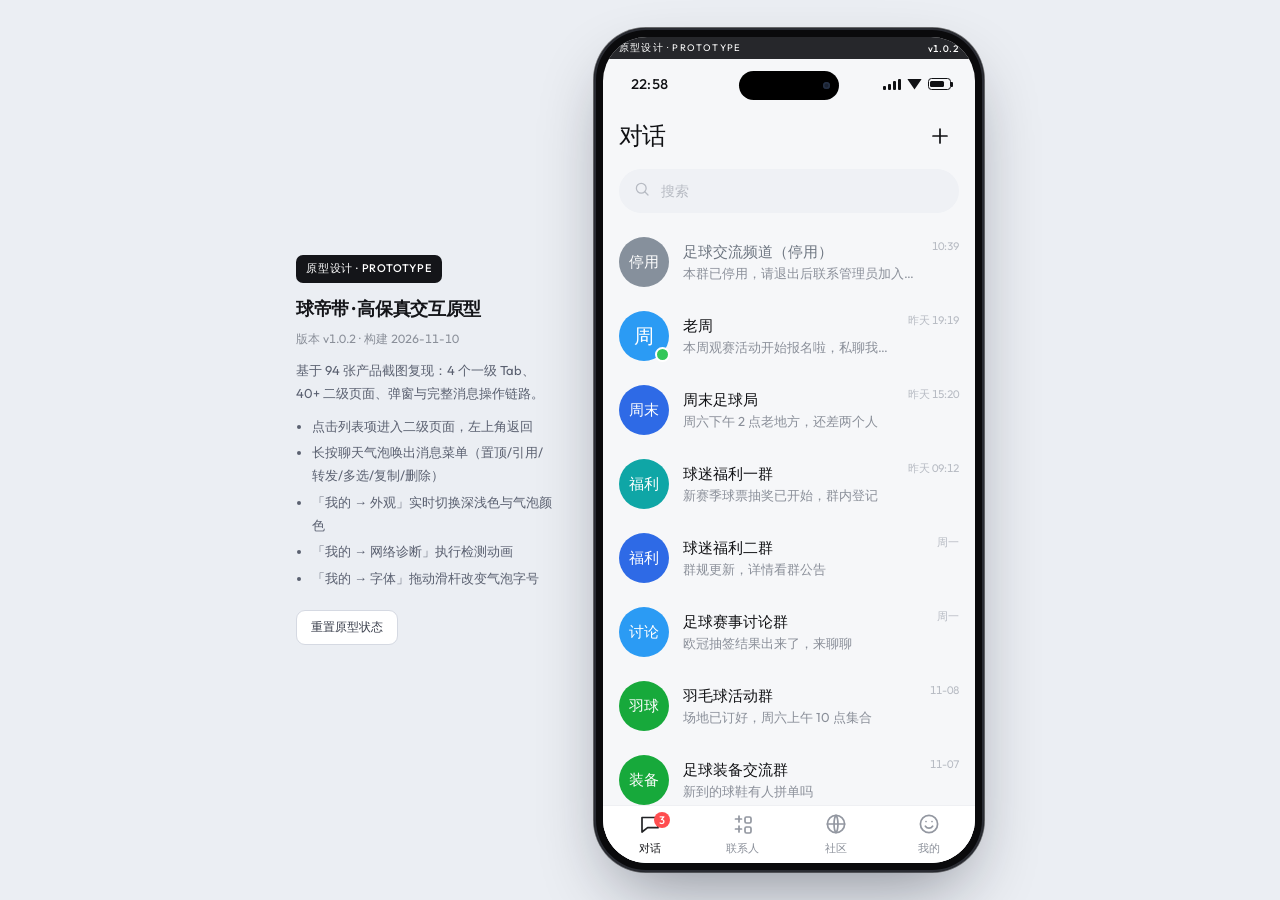
==== commit 775988b9: "style(avatar): 按飞书风格改实心亮色配白字，修资料页头像底色" ====
--- a/proto.html
+++ b/proto.html
@@ -121,7 +121,7 @@
 
 /* avatar */
 .av{width:50px;height:50px;border-radius:50%;display:flex;align-items:center;justify-content:center;
-  color:var(--avc,#33427A);background:var(--avbg,#DCE2F4);box-shadow:inset 0 0 0 1px rgba(16,24,40,.05);
+  color:#fff;background:var(--avbg,#2E6AE6);
   font-weight:500;font-size:18px;position:relative;flex:0 0 auto;text-align:center;line-height:1.1}
 .av.round{border-radius:50%}
 .av.sm{width:36px;height:36px;border-radius:50%;font-size:14px}
@@ -262,7 +262,7 @@
 /* mine */
 .profile-hd{background:linear-gradient(160deg,#1B1C22,#0E0F13);color:#fff;padding:14px 20px 26px;display:flex;align-items:center;gap:14px;position:relative;overflow:hidden}
 .profile-hd::after{content:'';position:absolute;right:-30px;top:-40px;width:180px;height:180px;border-radius:50%;border:1px solid rgba(255,255,255,.06)}
-.profile-hd .av{width:58px;height:58px;color:#2F5A78;background:#DAE4EE;border-radius:50%;font-size:22px}
+.profile-hd .av{width:58px;height:58px;color:#fff;background:#2E6AE6;border-radius:50%;font-size:22px}
 .profile-hd .nm{font-size:18px;font-weight:500}
 .profile-hd .id{font-size:12px;opacity:.62;margin-top:5px;display:flex;align-items:center;gap:6px}
 .profile-hd .qr-btn{position:absolute;right:18px;top:24px;opacity:.85;cursor:pointer}
@@ -560,13 +560,7 @@
 
 /* ---------- helpers ---------- */
 const esc = s => String(s).replace(/&/g,'&amp;').replace(/</g,'&lt;').replace(/>/g,'&gt;');
-const AVPAIR = [
-  ['#33427A','#DCE2F4'], ['#2F5A78','#DAE4EE'], ['#27547F','#D8E3F0'], ['#245B58','#D9E5E4'],
-  ['#35507F','#DCE1EF'], ['#33603D','#DDE6DD'], ['#3D5A5A','#DCE6E6'], ['#3E4C63','#E0E5EB'],
-  ['#8A93A3','#E6E8EC']
-];
-const AVMAP = {}; AVPAIR.forEach(p=>{ AVMAP[p[0]] = p[1]; });
-const AVCOL = AVPAIR.map(p=>p[0]);
+const AVCOL = ['#2E6AE6','#2B9BF4','#0FA6A6','#17A93B','#7CB305','#E8830C','#D9A400','#86909C'];
 function av(name, opt={}){
   const ch = opt.t || (name||'').slice(0,1);
   const bg = opt.c || AVCOL[(name||'x').charCodeAt(0)%AVCOL.length];
@@ -578,8 +572,7 @@
     : `font-size:${Math.round(base*0.6)}px;line-height:1.2`);
   const html = opt.html || esc(ch).replace(/\n/g,'');
   const ink = opt.c || AVCOL[(name||'x').charCodeAt(0)%AVCOL.length];
-  const tint = AVMAP[ink] || '#EEF0FF';
-  return `<div class="${cls}" style="--avc:${ink};--avbg:${tint};${opt.grad?`background-image:${opt.grad};`:''}${fs}">${html}${opt.online?'<i class="dot"></i>':''}</div>`;
+  return `<div class="${cls}" style="--avbg:${ink};${opt.grad?`background-image:${opt.grad};`:''}${fs}">${html}${opt.online?'<i class="dot"></i>':''}</div>`;
 }
 function swRow(label,key,val){ return `<div class="row noarrow"><div class="li-l"><span class="li-t">${label}</span></div>
   <div class="li-r"><span class="sw ${val?'on':''}" data-toggle="${key}"></span></div></div>`; }
@@ -707,23 +700,23 @@
 const D = {
   me:{name:'FvzZGbxf', id:'8651091197'},
   chats:[
-    {id:'c1',name:'足球交流频道（停用）',type:'group',c:'#8A93A3',lab:'停用',preview:'本群已停用，请退出后联系管理员加入新群',time:'10:39',gray:true},
-    {id:'c2',name:'老周',type:'p2p',c:'#3E4C63',lab:'周',preview:'本周观赛活动开始报名啦，私聊我登记～',time:'昨天 19:19',online:true},
-    {id:'c3',name:'周末足球局',type:'group',c:'#33427A',lab:'周末',preview:'周六下午 2 点老地方，还差两个人',time:'昨天 15:20'},
-    {id:'c4',name:'球迷福利一群',type:'group',c:'#2F5A78',lab:'福利',preview:'新赛季球票抽奖已开始，群内登记',time:'昨天 09:12'},
-    {id:'c5',name:'球迷福利二群',type:'group',c:'#35507F',lab:'福利',preview:'群规更新，详情看群公告',time:'周一'},
-    {id:'c6',name:'足球赛事讨论群',type:'group',c:'#27547F',lab:'讨论',preview:'欧冠抽签结果出来了，来聊聊',time:'周一'},
-    {id:'c7',name:'羽毛球活动群',type:'group',c:'#245B58',lab:'羽球',preview:'场地已订好，周六上午 10 点集合',time:'11-08'},
-    {id:'c8',name:'足球装备交流群',type:'group',c:'#33603D',lab:'装备',preview:'新到的球鞋有人拼单吗',time:'11-07'}
+    {id:'c1',name:'足球交流频道（停用）',type:'group',c:'#86909C',lab:'停用',preview:'本群已停用，请退出后联系管理员加入新群',time:'10:39',gray:true},
+    {id:'c2',name:'老周',type:'p2p',c:'#2B9BF4',lab:'周',preview:'本周观赛活动开始报名啦，私聊我登记～',time:'昨天 19:19',online:true},
+    {id:'c3',name:'周末足球局',type:'group',c:'#2E6AE6',lab:'周末',preview:'周六下午 2 点老地方，还差两个人',time:'昨天 15:20'},
+    {id:'c4',name:'球迷福利一群',type:'group',c:'#0FA6A6',lab:'福利',preview:'新赛季球票抽奖已开始，群内登记',time:'昨天 09:12'},
+    {id:'c5',name:'球迷福利二群',type:'group',c:'#2E6AE6',lab:'福利',preview:'群规更新，详情看群公告',time:'周一'},
+    {id:'c6',name:'足球赛事讨论群',type:'group',c:'#2B9BF4',lab:'讨论',preview:'欧冠抽签结果出来了，来聊聊',time:'周一'},
+    {id:'c7',name:'羽毛球活动群',type:'group',c:'#17A93B',lab:'羽球',preview:'场地已订好，周六上午 10 点集合',time:'11-08'},
+    {id:'c8',name:'足球装备交流群',type:'group',c:'#17A93B',lab:'装备',preview:'新到的球鞋有人拼单吗',time:'11-07'}
   ],
   groups:{
-    c1:{members:'39046', names:['足球交流频道（停用）'], members9:['#33427A','#2F5A78','#27547F','#245B58','#35507F','#33603D','#3D5A5A','#3E4C63','#8A93A3'], notice:'🍀 本群为球迷交流频道，禁止发布广告及任何违规内容。\n⚠️ 群内请文明发言、理性讨论，互相尊重。\n🍀 群内活动福利可直接咨询群管理员了解登记参与。', keep:'7天'},
-    c3:{members:'168', names:['周末足球局'], members9:['#33427A','#2F5A78','#27547F','#245B58','#35507F','#33603D','#3D5A5A','#3E4C63','#8A93A3'], notice:'⚽ 每周六下午 2 点，老地方五人制，报名在群接龙。\n🏃 迟到超过 15 分钟请提前在群里说一声。', keep:'7天'},
-    c4:{members:'875', names:['球迷福利一群'], members9:['#33427A','#2F5A78','#27547F','#245B58','#35507F','#33603D'], notice:'🎁 群内不定期发放球票与周边抽奖，中奖名单在群公告同步。', keep:'永久'},
-    c5:{members:'1090', names:['球迷福利二群'], members9:['#33427A','#2F5A78','#27547F','#245B58','#35507F','#33603D'], notice:'🎁 福利活动与一群同步，抽奖以群公告发布为准。', keep:'永久'},
-    c6:{members:'4723', names:['足球赛事讨论群'], members9:['#33427A','#2F5A78','#27547F','#245B58','#35507F','#33603D','#3D5A5A','#3E4C63','#8A93A3'], notice:'📢 赛前赛后讨论集中在本群，禁止发布投注推广与外部链接。', keep:'7天'},
-    c7:{members:'236', names:['羽毛球活动群'], members9:['#33427A','#2F5A78','#27547F','#245B58','#35507F'], notice:'🏸 每周六上午 10 点，场地在城东体育馆 3 号场，费用 AA。', keep:'7天'},
-    c8:{members:'512', names:['足球装备交流群'], members9:['#33427A','#2F5A78','#27547F','#245B58'], notice:'👟 二手装备交易请走群内担保，私下交易风险自担。', keep:'7天'}
+    c1:{members:'39046', names:['足球交流频道（停用）'], members9:['#2E6AE6','#2B9BF4','#0FA6A6','#17A93B','#7CB305','#E8830C','#D9A400','#86909C','#2E6AE6'], notice:'🍀 本群为球迷交流频道，禁止发布广告及任何违规内容。\n⚠️ 群内请文明发言、理性讨论，互相尊重。\n🍀 群内活动福利可直接咨询群管理员了解登记参与。', keep:'7天'},
+    c3:{members:'168', names:['周末足球局'], members9:['#2E6AE6','#2B9BF4','#0FA6A6','#17A93B','#7CB305','#E8830C','#D9A400','#86909C','#2E6AE6'], notice:'⚽ 每周六下午 2 点，老地方五人制，报名在群接龙。\n🏃 迟到超过 15 分钟请提前在群里说一声。', keep:'7天'},
+    c4:{members:'875', names:['球迷福利一群'], members9:['#2E6AE6','#2B9BF4','#0FA6A6','#17A93B','#7CB305','#E8830C'], notice:'🎁 群内不定期发放球票与周边抽奖，中奖名单在群公告同步。', keep:'永久'},
+    c5:{members:'1090', names:['球迷福利二群'], members9:['#2E6AE6','#2B9BF4','#0FA6A6','#17A93B','#7CB305','#E8830C'], notice:'🎁 福利活动与一群同步，抽奖以群公告发布为准。', keep:'永久'},
+    c6:{members:'4723', names:['足球赛事讨论群'], members9:['#2E6AE6','#2B9BF4','#0FA6A6','#17A93B','#7CB305','#E8830C','#D9A400','#86909C','#2E6AE6'], notice:'📢 赛前赛后讨论集中在本群，禁止发布投注推广与外部链接。', keep:'7天'},
+    c7:{members:'236', names:['羽毛球活动群'], members9:['#2E6AE6','#2B9BF4','#0FA6A6','#17A93B','#7CB305'], notice:'🏸 每周六上午 10 点，场地在城东体育馆 3 号场，费用 AA。', keep:'7天'},
+    c8:{members:'512', names:['足球装备交流群'], members9:['#2E6AE6','#2B9BF4','#0FA6A6','#17A93B'], notice:'👟 二手装备交易请走群内担保，私下交易风险自担。', keep:'7天'}
   },
   posts:[
     {id:'p1',ch:'ball',title:'观赛竞猜玩法讲解',author:'球迷俱乐部',time:'2025-10-12 00:42:44',views:'7.6w',cover:'fans'},
@@ -767,7 +760,7 @@
     <div class="glabel" style="padding:6px 20px 6px;background:transparent">L</div>
     <div class="group" style="margin-top:0">
       <div class="row" data-act="openchat" data-id="c2" style="padding-left:16px">
-        <div class="li-l">${av('老周',{c:'#3E4C63',t:'周',online:true,size:'sm'})}<span class="li-t">老周</span></div>
+        <div class="li-l">${av('老周',{c:'#86909C',t:'周',online:true,size:'sm'})}<span class="li-t">老周</span></div>
         <div class="li-r"></div>
       </div>
     </div>
@@ -790,7 +783,7 @@
         <div class="sub2">多种竞猜玩法自由组合！</div></div>
       </div>
       <div class="ft"><div class="h">🎯 观赛竞猜玩法讲解</div>
-        <div class="meta">${av('球迷俱乐部',{c:'#3E4C63',t:'球',size:'xs'})}<span>球迷俱乐部</span><span style="margin-left:auto">2025-10-12 00:42:44</span></div></div>
+        <div class="meta">${av('球迷俱乐部',{c:'#86909C',t:'球',size:'xs'})}<span>球迷俱乐部</span><span style="margin-left:auto">2025-10-12 00:42:44</span></div></div>
     </div>
     <div class="feed" data-go="post" data-params='{"id":"p2"}'>
       <div class="cover" style="background:linear-gradient(100deg,#0B1E5B 0 48%,#1E63C8 48% 100%)">
@@ -801,7 +794,7 @@
         </div>
       </div>
       <div class="ft"><div class="h">⚽ 国际米兰vs亚特兰大，蓝黑内战图米能否顺利击败对手提振士气？</div>
-        <div class="meta">${av('球迷俱乐部',{c:'#3E4C63',t:'球',size:'xs'})}<span>球迷俱乐部</span><span style="margin-left:auto">2025-03-14 18:29</span></div></div>
+        <div class="meta">${av('球迷俱乐部',{c:'#86909C',t:'球',size:'xs'})}<span>球迷俱乐部</span><span style="margin-left:auto">2025-03-14 18:29</span></div></div>
     </div>
   </div>
   ${tabbar('community')}`;
@@ -809,7 +802,7 @@
 PAGES.mine = () => `
   <div class="profile-hd">
     <div style="display:flex;align-items:center;gap:14px;flex:1;cursor:pointer" data-go="profile">
-      ${av('F',{c:'#2F5A78',round:true,html:S.avatarEmoji})}
+      ${av('F',{c:'#2E6AE6',round:true,html:S.avatarEmoji})}
       <div><div class="nm">${S.nick||D.me.name}</div>
         <div class="id">用户ID：${D.me.id} <span data-act="copyid" style="opacity:.9">${ic('copy',13)}</span></div></div>
     </div>
@@ -1010,13 +1003,13 @@
 };
 
 PAGES.appearance = () => {
-  const cols=[['#3B82F6','蓝'],['#6D9BF5','浅蓝'],['#111111','黑'],['#1E90FF','亮蓝'],['#22C55E','绿'],['#F04438','红'],['#F79009','橙'],['#35507F','紫'],['#6EE7C4','薄荷绿']];
+  const cols=[['#3B82F6','蓝'],['#6D9BF5','浅蓝'],['#111111','黑'],['#1E90FF','亮蓝'],['#22C55E','绿'],['#F04438','红'],['#F79009','橙'],['#2E6AE6','紫'],['#6EE7C4','薄荷绿']];
   const used = S.theme==='dark' ? '#1C1D22' : '#F6F7F9';
   return `${nav('外观','<span class="nav-act" data-act="savebeauty">保存</span>')}
   <div class="pbody">
     <div class="preview">
       <div class="pv-inner">
-        <div class="pv-msg">${av('张娜娜',{c:'#2F5A78',size:'xs',html:S.avatarEmoji})}<div><div style="font-size:11px;color:var(--text2);margin-bottom:3px">张娜娜</div>
+        <div class="pv-msg">${av('张娜娜',{c:'#0FA6A6',size:'xs',html:S.avatarEmoji})}<div><div style="font-size:11px;color:var(--text2);margin-bottom:3px">张娜娜</div>
           <div class="b" style="background:${(document.body.dataset.theme==='dark'?'#2A2C33':'#F2F4F8')}">你好，收到及时回复</div></div></div>
         <div class="pv-msg me"><div class="b">好的，收到了</div></div>
         <div class="pv-input">${ic('mic',15)}<span>Message</span><span style="margin-left:auto;display:flex;gap:8px">${ic('smile',15)}${ic('plus',15)}</span></div>
@@ -1053,7 +1046,7 @@
   <div class="pbody">
     <div class="preview">
       <div class="pv-inner">
-        <div class="pv-msg">${av('张娜娜',{c:'#2F5A78',size:'xs',html:S.avatarEmoji})}
+        <div class="pv-msg">${av('张娜娜',{c:'#0FA6A6',size:'xs',html:S.avatarEmoji})}
           <div><div style="font-size:11px;color:var(--text2);margin-bottom:3px">张娜娜</div>
           <div class="b" style="font-size:${S.font}px;background:${(document.body.dataset.theme==='dark'?'#2A2C33':'#F2F4F8')}">预览字体大小，拖动下面的滑块，可设置字体大小。设置后，会改变应用内所有文本的字体大小。</div></div></div>
         <div class="pv-msg me"><div class="b" style="font-size:${S.font}px">好的，收到了</div></div>
@@ -1155,7 +1148,7 @@
   <div class="pbody">
     ${group(
       `<div class="row" data-go="avatarEdit"><div class="li-l"><span class="li-t">头像</span></div>
-        <div class="li-r">${av('F',{c:'#8A93A3',round:true,size:'sm',html:S.avatarEmoji})}<span class="chev">›</span></div></div>
+        <div class="li-r">${av('F',{c:'#2E6AE6',round:true,size:'sm',html:S.avatarEmoji})}<span class="chev">›</span></div></div>
        <div class="row noarrow"><div class="li-l"><span class="li-t">用户ID</span></div>
         <div class="li-r"><span class="val" style="font-variant-numeric:tabular-nums">${D.me.id}</span><span data-act="copyid">${ic('copy',15)}</span></div></div>
        <div class="row" data-go="qrcode"><div class="li-l"><span class="li-t">我的二维码</span></div>
@@ -1252,7 +1245,7 @@
   <div class="pbody">
     <div class="qr-wrap">
       <div style="display:flex;align-items:center;gap:12px;width:100%;padding:0 34px 16px">
-        ${av('F',{c:'#27547F',round:true,size:'sm',html:'F'})}
+        ${av('F',{c:'#2B9BF4',round:true,size:'sm',html:'F'})}
         <div><div style="font-size:18px;font-weight:500">${S.nick||D.me.name}</div>
           <div style="font-size:12px;color:var(--text2);margin-top:3px;display:flex;align-items:center;gap:5px">用户ID：${D.me.id}<span data-act="copyid">${ic('copy',13)}</span></div></div>
       </div>
@@ -1299,7 +1292,7 @@
     <div class="glabel">好友申请列表</div>
     <div class="group" style="margin-top:4px">
       <div class="row" data-go="friendVerify" data-params='{"id":"c2"}'>
-        ${av('老周',{c:'#3E4C63',t:'周',size:'sm'})}
+        ${av('老周',{c:'#86909C',t:'周',size:'sm'})}
         <div class="li-l" style="flex-direction:column;align-items:flex-start;gap:3px;margin-left:0">
           <span class="li-t" style="font-size:14px">👋 老周</span>
           <span style="font-size:12px;color:var(--text2)">我是👋老周</span></div>
@@ -1403,7 +1396,7 @@
 PAGES.friend = () => `${nav('')}
   <div class="pbody">
     <div style="display:flex;gap:14px;padding:8px 18px 6px;align-items:center">
-      ${av('老周',{c:'#3E4C63',t:'周',round:true})}
+      ${av('老周',{c:'#86909C',t:'周',round:true})}
       <div><div style="font-size:18px;font-weight:500;display:flex;align-items:center;gap:6px">老周 <span data-act="toast" data-m="ID 已复制" style="color:var(--text3)">${ic('copy',14)}</span></div>
         <div style="font-size:12px;color:var(--text2);margin-top:6px">添加于 2024-02-01</div></div>
     </div>
@@ -1472,7 +1465,7 @@
   <div class="search" style="margin-top:2px"><span>${ic('search',18)}</span><input placeholder="搜索"></div>
   <div class="pbody">
     <div class="mem" data-act="toast" data-m="群主：老张（球迷会长）">
-      ${av('张',{c:'#27547F',round:true,size:'sm'})}
+      ${av('张',{c:'#2B9BF4',round:true,size:'sm'})}
       <div class="nm"><span class="ow">群主</span>老张（球迷会长）</div>
     </div>
     ${admins.map((n,i)=>`<div class="mem" data-act="member" data-name="${n}" data-role="1">
@@ -1480,7 +1473,7 @@
       <div class="nm"><span class="adm">管理员</span>${n}</div></div>`).join('')}
     <div style="height:8px"></div>
     ${['管理员程程','侃球老林','阿泰','老K'].map(n=>`<div class="mem" data-act="member" data-name="${n}" data-role="0">
-      ${av(n.replace(/（[^）]*）/g,'').slice(-1),{c:'#33427A',round:true,size:'sm'})}
+      ${av(n.replace(/（[^）]*）/g,'').slice(-1),{c:'#2E6AE6',round:true,size:'sm'})}
       <div class="nm">${n}</div></div>`).join('')}
   </div>`;
 };
@@ -1488,7 +1481,7 @@
 PAGES.memberInfo = (p) => `${nav('')}
   <div class="pbody">
     <div style="display:flex;gap:14px;align-items:center;padding:12px 18px">
-      ${av(p.name||'管理员小优',{c:'#2F5A78',round:true})}
+      ${av(p.name||'管理员小优',{c:'#0FA6A6',round:true})}
       <div><div style="font-size:18px;font-weight:500;display:flex;align-items:center;gap:6px">${p.name||'管理员小优'}<span style="color:var(--text3)">${ic('copy',14)}</span></div>
         ${p.role==='1'?'<span class="adm" style="display:inline-block;margin-top:6px">管理员</span>':''}</div>
     </div>
@@ -1513,7 +1506,7 @@
         <div style="display:flex;align-items:center;gap:6px;color:var(--text2);font-size:14px">${S.nick||D.me.name}<span class="chev">›</span></div></div>
        <div class="mask-row" data-go="avatarEdit">
         <span style="font-size:16px">我的本群头像</span>
-        <div style="display:flex;align-items:center;gap:6px">${av('F',{c:'#27547F',round:true,size:'sm',html:'F'})}<span class="chev">›</span></div></div>`)}
+        <div style="display:flex;align-items:center;gap:6px">${av('F',{c:'#2B9BF4',round:true,size:'sm',html:'F'})}<span class="chev">›</span></div></div>`)}
     <div style="padding:14px 20px;font-size:12px;color:var(--text3);line-height:1.6">群聊面具仅在本群生效，不影响你的全局昵称与头像。</div>
   </div>`;
 
@@ -1767,7 +1760,7 @@
             <div class="sub2">${p.cover==='pay'?'余额宝收益升级，年利率高达 18%':'官方渠道 · 谨防诈骗'}</div></div>
         </div>
         <div class="ft"><div class="h">${p.title}</div>
-          <div class="meta">${av('XXPay',{c:'#27547F',t:'XX',size:'xs'})}<span>${p.author}</span><span style="margin-left:auto">${p.time}</span></div></div>
+          <div class="meta">${av('XXPay',{c:'#2B9BF4',t:'XX',size:'xs'})}<span>${p.author}</span><span style="margin-left:auto">${p.time}</span></div></div>
       </div>`).join('')}
   </div>`;
 
@@ -1779,7 +1772,7 @@
       <div class="cover" style="height:200px;background:linear-gradient(160deg,#0B3C9E,#1E63C8)">
         <div style="text-align:center"><div style="font-size:11px;letter-spacing:2px;opacity:.8">XXPay</div>
           <div class="big" style="font-size:24px">${post.cover==='pay'?'余额宝 18%':'反诈小贴士'}</div></div></div>
-      <div class="am" style="padding-top:14px">${av('XXPay',{c:'#27547F',t:'XX',size:'xs'})}<span class="n">${post.author}</span>
+      <div class="am" style="padding-top:14px">${av('XXPay',{c:'#2B9BF4',t:'XX',size:'xs'})}<span class="n">${post.author}</span>
         <span style="margin-left:auto">${post.time}</span></div>
       <div class="h1">${post.title}</div>
       <div class="am" style="padding-top:0"><span>${post.views}次观看</span></div>
@@ -1807,7 +1800,7 @@
       <div style="text-align:center"><div style="font-size:12px;letter-spacing:4px;opacity:.85">FANS CLUB</div>
         <div class="big" style="font-size:31px">全新体验<br>单场竞猜</div>
         <div class="sub2">多种竞猜玩法自由组合！</div></div></div>`}
-    <div class="am" style="padding-top:14px">${av('球迷俱乐部',{c:'#3E4C63',t:'球',size:'xs'})}<span class="n">${post.author}</span>
+    <div class="am" style="padding-top:14px">${av('球迷俱乐部',{c:'#86909C',t:'球',size:'xs'})}<span class="n">${post.author}</span>
       <span style="margin-left:auto">${post.time}</span></div>
     <div class="h1">${post.title}</div>
     <div class="am" style="padding-top:0"><span>${post.views}次观看</span></div>
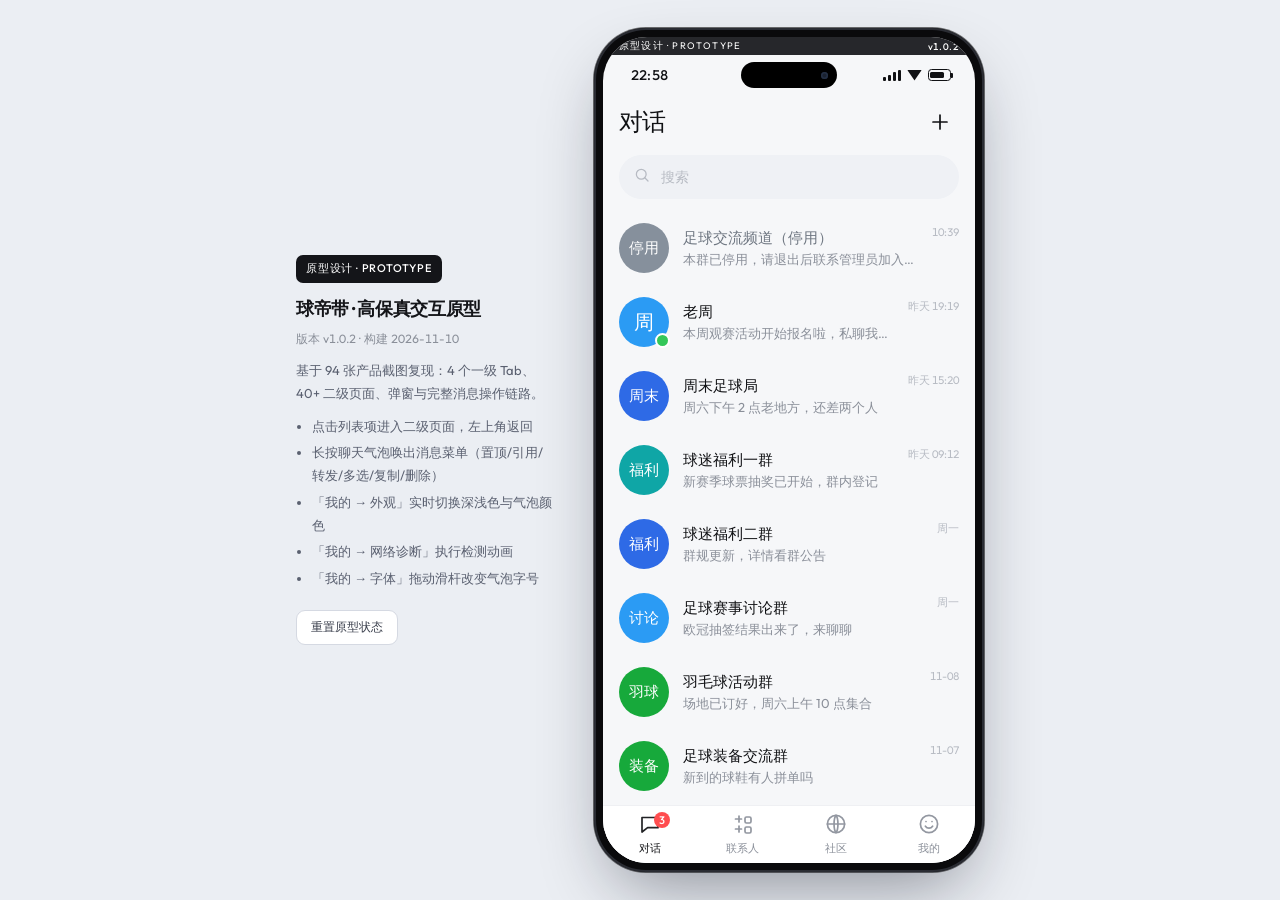
==== commit 9e4d982f: "style(proto): 顶栏与页面内容整体上提，状态栏 40px、灵动岛收小" ====
--- a/proto.html
+++ b/proto.html
@@ -42,12 +42,12 @@
   display:flex;flex-direction:column;color:var(--text);transition:background .25s,color .25s}
 
 /* prototype ribbon */
-.protobar{height:22px;background:#141519;color:#fff;display:flex;align-items:center;justify-content:space-between;
+.protobar{height:18px;background:#141519;color:#fff;display:flex;align-items:center;justify-content:space-between;
   padding:0 16px;font-size:9.5px;letter-spacing:1.2px;flex:0 0 auto;opacity:.92}
 .protobar b{font-weight:500;letter-spacing:.4px;font-variant-numeric:tabular-nums}
 
 /* status bar */
-.statusbar{height:50px;flex:0 0 auto;display:flex;align-items:center;justify-content:space-between;padding:0 24px 0 28px;position:relative}
+.statusbar{height:40px;flex:0 0 auto;display:flex;align-items:center;justify-content:space-between;padding:0 24px 0 28px;position:relative}
 .sb-l{font-size:14px;font-weight:500;font-variant-numeric:tabular-nums;letter-spacing:.2px}
 .sb-r{display:flex;align-items:center;gap:6px;color:var(--text)}
 .sig{display:flex;align-items:flex-end;gap:2px;height:11px}
@@ -58,12 +58,13 @@
 .bat{width:23px;height:11.5px;border:1.3px solid currentColor;border-radius:3.5px;position:relative;padding:1.4px}
 .bat i{display:block;height:100%;width:72%;background:currentColor;border-radius:1.5px}
 .bat::after{content:'';position:absolute;right:-3.4px;top:3px;width:2px;height:4.5px;background:currentColor;border-radius:0 1px 1px 0}
-.island{position:absolute;left:50%;transform:translateX(-50%);top:12px;width:100px;height:29px;background:#000;border-radius:16px;
+.island{position:absolute;left:50%;transform:translateX(-50%);top:7px;width:96px;height:26px;background:#000;border-radius:16px;
   display:flex;align-items:center;justify-content:flex-end;padding-right:9px}
 .cam{width:7px;height:7px;border-radius:50%;background:#1B2230;box-shadow:inset 0 0 0 1.5px #243044}
 
 /* ---------- stack & pages ---------- */
 .screen ::-webkit-scrollbar{width:0;height:0}
+.stack .page{isolation:isolate}
 .stack{flex:1;min-height:0;position:relative;overflow:hidden}
 .page{position:absolute;inset:0;display:flex;flex-direction:column;background:var(--bg);overflow:hidden}
 .page.enter{animation:slideIn .28s cubic-bezier(.32,.72,0,1)}
@@ -151,24 +152,25 @@
   font-size:11px;display:grid;place-items:center;padding:0 4px;font-weight:500}
 
 /* chat page */
-.chat-h{display:flex;align-items:center;gap:10px;padding:6px 10px 8px;flex:0 0 auto}
-.chat-h .mid{flex:1;min-width:0}
+.chat-h{display:flex;align-items:center;gap:8px;padding:5px 10px 7px;flex:0 0 auto}
+.chat-h .mid{flex:1;min-width:0;text-align:center}
 .chat-h .nm{font-size:15px;font-weight:500;white-space:nowrap;overflow:hidden;text-overflow:ellipsis}
-.chat-h .sub{font-size:11px;color:var(--text2);margin-top:1px}
+.chat-h .sub{font-size:11px;color:var(--text2);font-weight:400;margin-left:6px}
 .noticebar{display:flex;align-items:center;gap:8px;padding:9px 14px;background:rgba(59,130,246,.08);font-size:12px;color:var(--text2);flex:0 0 auto}
 .noticebar .close{margin-left:auto;color:var(--text3);display:grid;place-items:center}
 .msgs{flex:1;min-height:0;overflow-y:auto;padding:10px 0 14px;background-attachment:local}
 
 .msg{display:flex;gap:8px;padding:8px 12px;align-items:flex-start;position:relative}
-.msg.me{flex-direction:row-reverse}
+.msg.me{flex-direction:row-reverse;padding-left:12px}
 .msg .bub{max-width:72%;padding:10px 13px;border-radius:16px;background:var(--card);font-size:var(--fs);line-height:1.4;
   word-break:break-word;white-space:pre-wrap;box-shadow:0 1px 1px rgba(16,20,32,.03)}
 .msg.me .bub{background:var(--bubble);color:#fff}
 .msg .tm{font-size:11px;color:var(--text3);align-self:flex-end;padding-bottom:3px;margin:0 2px}
-.msg.picked .box{opacity:1;transform:scale(1)}
-.msg .box{width:22px;height:22px;border-radius:50%;border:1.5px solid #C7CBD3;background:var(--card);flex:0 0 auto;align-self:center;
-  display:grid;place-items:center;opacity:0;transform:scale(.6);transition:.15s;margin-top:16px}
-.msg.picked .box{background:var(--blue);border-color:var(--blue);color:#fff}
+.msg .box{display:none}
+.msg.sel-mode .box{display:grid;width:22px;height:22px;border-radius:50%;border:1.5px solid #C7CBD3;background:var(--card);flex:0 0 auto;align-self:center;
+  place-items:center;opacity:0;transform:scale(.6);transition:.15s;margin-top:16px}
+.msg.sel-mode.picked .box{opacity:1;transform:scale(1)}
+.msg.sel-mode.picked .box{background:var(--blue);border-color:var(--blue);color:#fff}
 .msg .box svg{width:13px;height:13px;opacity:0}
 .msg.picked .box svg{opacity:1}
 .msg.sel-mode .box{opacity:1;transform:scale(1)}
@@ -1326,7 +1328,7 @@
   <div class="pbody">
     ${D.chats.filter(c=>c.type==='group').map(c=>`
       <div class="li" data-act="openchat" data-id="${c.id}">
-        ${av(c.name,{c:c.c,t:c.lab,html:`<span class="tiny" style="white-space:pre-line">${c.lab}</span>`})}
+        ${av(c.name,{c:c.c,t:c.lab})}
         <div class="mid"><div class="nm ${c.gray?'gray':''}">${esc(c.name)}</div></div>
       </div>`).join('')}
   </div>`;
@@ -1425,14 +1427,14 @@
   const exited = S.chatState[id]==='exited' || c.exited;
   if(exited) return `${nav('群详情')}
     <div class="pbody">
-      <div style="display:flex;gap:12px;align-items:center;padding:14px 16px">${av(c.name,{c:c.c,t:c.lab,html:`<span class="tiny" style="white-space:pre-line">${c.lab}</span>`})}
+      <div style="display:flex;gap:12px;align-items:center;padding:14px 16px">${av(c.name,{c:c.c,t:c.lab})}
         <div style="font-size:16px;font-weight:500">${esc(c.name)}</div></div>
       <div style="text-align:center;padding:30px;color:var(--red);font-size:14px" data-act="delchat">删除</div>
     </div>`;
   return `${nav('群详情')}
   <div class="pbody" style="padding-bottom:6px">
     <div style="display:flex;gap:12px;align-items:center;padding:4px 16px 14px">
-      ${av(c.name,{c:c.c,t:c.lab,html:`<span class="tiny" style="white-space:pre-line">${c.lab}</span>`})}
+      ${av(c.name,{c:c.c,t:c.lab})}
       <div style="font-size:16px;font-weight:500;min-width:0">${esc(c.name)}</div></div>
     <div style="background:var(--card);margin:0 12px 10px;border-radius:14px;padding:16px">
       <div style="display:flex;align-items:center;justify-content:space-between;margin-bottom:14px">
@@ -1554,14 +1556,31 @@
     {text:'今晚八点社区球场约球，来的直接到 3 号场。'},
     {me:true, text:'好的，准时到'}
   ],
-  c1:[], c3:[], c4:[], c5:[], c7:[], c8:[]
+  c3:[
+    {text:'周六下午 2 点老地方五人制，还差两个人，来的接上。'},
+    {me:true, text:'我报一个'}
+  ],
+  c4:[
+    {text:'新赛季球票抽奖已开始，群里接龙登记，截止周四晚 8 点。'}
+  ],
+  c5:[
+    {text:'群规更新了一版，抽奖规则看群公告。'}
+  ],
+  c7:[
+    {text:'场地订好了，周六上午 10 点城东体育馆 3 号场，费用 AA。'},
+    {me:true, text:'收到'}
+  ],
+  c8:[
+    {text:'新到的球鞋有人拼单吗？凑够三双免运费。'}
+  ],
+  c1:[]
 };
 
 function msgHtml(m,i,ctx){
   const picked = S.picked.has(i);
   return `<div class="msg ${m.me?'me':''} ${S.multi?'sel-mode':''} ${picked?'picked':''}" data-act="msgclick" data-i="${i}">
     <div class="box">${ic('check',13,'2.8')}</div>
-    ${m.me?'':av(ctx.name,{c:ctx.c,t:ctx.lab,round:true,size:'sm',html:`<span style="font-size:13px">${ctx.emoji}</span>`})}
+    ${m.me?'':av(ctx.name,{c:ctx.c,t:ctx.lab,round:true,size:'sm'})}
     <div class="bub">${m.img?`<div class="poster">
         <span class="ball">⚽</span>
         <div style="font-size:9px;letter-spacing:1px;color:#0B3B26">球迷俱乐部 · fansclub.cn</div>
@@ -1627,10 +1646,8 @@
   return `
   <div class="chat-h">
     <div class="nav-btn" data-back>${ic('back')}</div>
-    ${av(c.name,{c:c.c,t:c.lab,round:true,size:'sm',html:`<span class="tiny" style="white-space:pre-line">${c.lab}</span>`})}
     <div class="mid">
-      <div class="nm">${esc(c.name)}</div>
-      ${g?`<div class="sub">共${g.members}人</div>`:'<div class="sub">在线</div>'}
+      <div class="nm">${esc(c.name)}<span class="sub">${g?`共${g.members}人`:'在线'}</span></div>
     </div>
     ${S.multi?`<span class="nav-act" data-act="exitmulti">取消</span>`:`<div class="nav-btn" data-act="chatmore" data-id="${id}">${ic('more',22)}</div>`}
   </div>
@@ -1721,7 +1738,7 @@
     ${D.chats.slice(0,2).map(c=>`
       <div class="li" data-act="fwdpick" data-id="${c.id}">
         ${S.forwardMulti?`<span style="width:22px;height:22px;border-radius:50%;border:1.5px solid #C7CBD3;display:grid;place-items:center;flex:0 0 auto;${S.forwardPicked.has(c.id)?'background:var(--blue);border-color:var(--blue);color:#fff':''}">${S.forwardPicked.has(c.id)?ic('check',13,'2.8'):''}</span>`:''}
-        ${av(c.name,{c:c.c,t:c.lab,html:`<span class="tiny" style="white-space:pre-line">${c.lab}</span>`})}
+        ${av(c.name,{c:c.c,t:c.lab})}
         <div class="mid"><div class="nm ${c.gray?'gray':''}">${esc(c.name)}</div></div>
       </div>`).join('')}
   </div>`;
@@ -1736,7 +1753,7 @@
   <div class="pbody">
     ${kind==='contact'?'<div class="glabel" style="padding:4px 20px">L</div>':''}
     ${list.map(c=>`<div class="li" data-act="fwdto" data-id="${c.id}">
-      ${av(c.name,{c:c.c,t:c.lab,html:`<span class="tiny" style="white-space:pre-line">${c.lab}</span>`})}
+      ${av(c.name,{c:c.c,t:c.lab})}
       <div class="mid"><div class="nm ${c.gray?'gray':''}">${esc(c.name)}</div></div>
     </div>`).join('')}
   </div>
